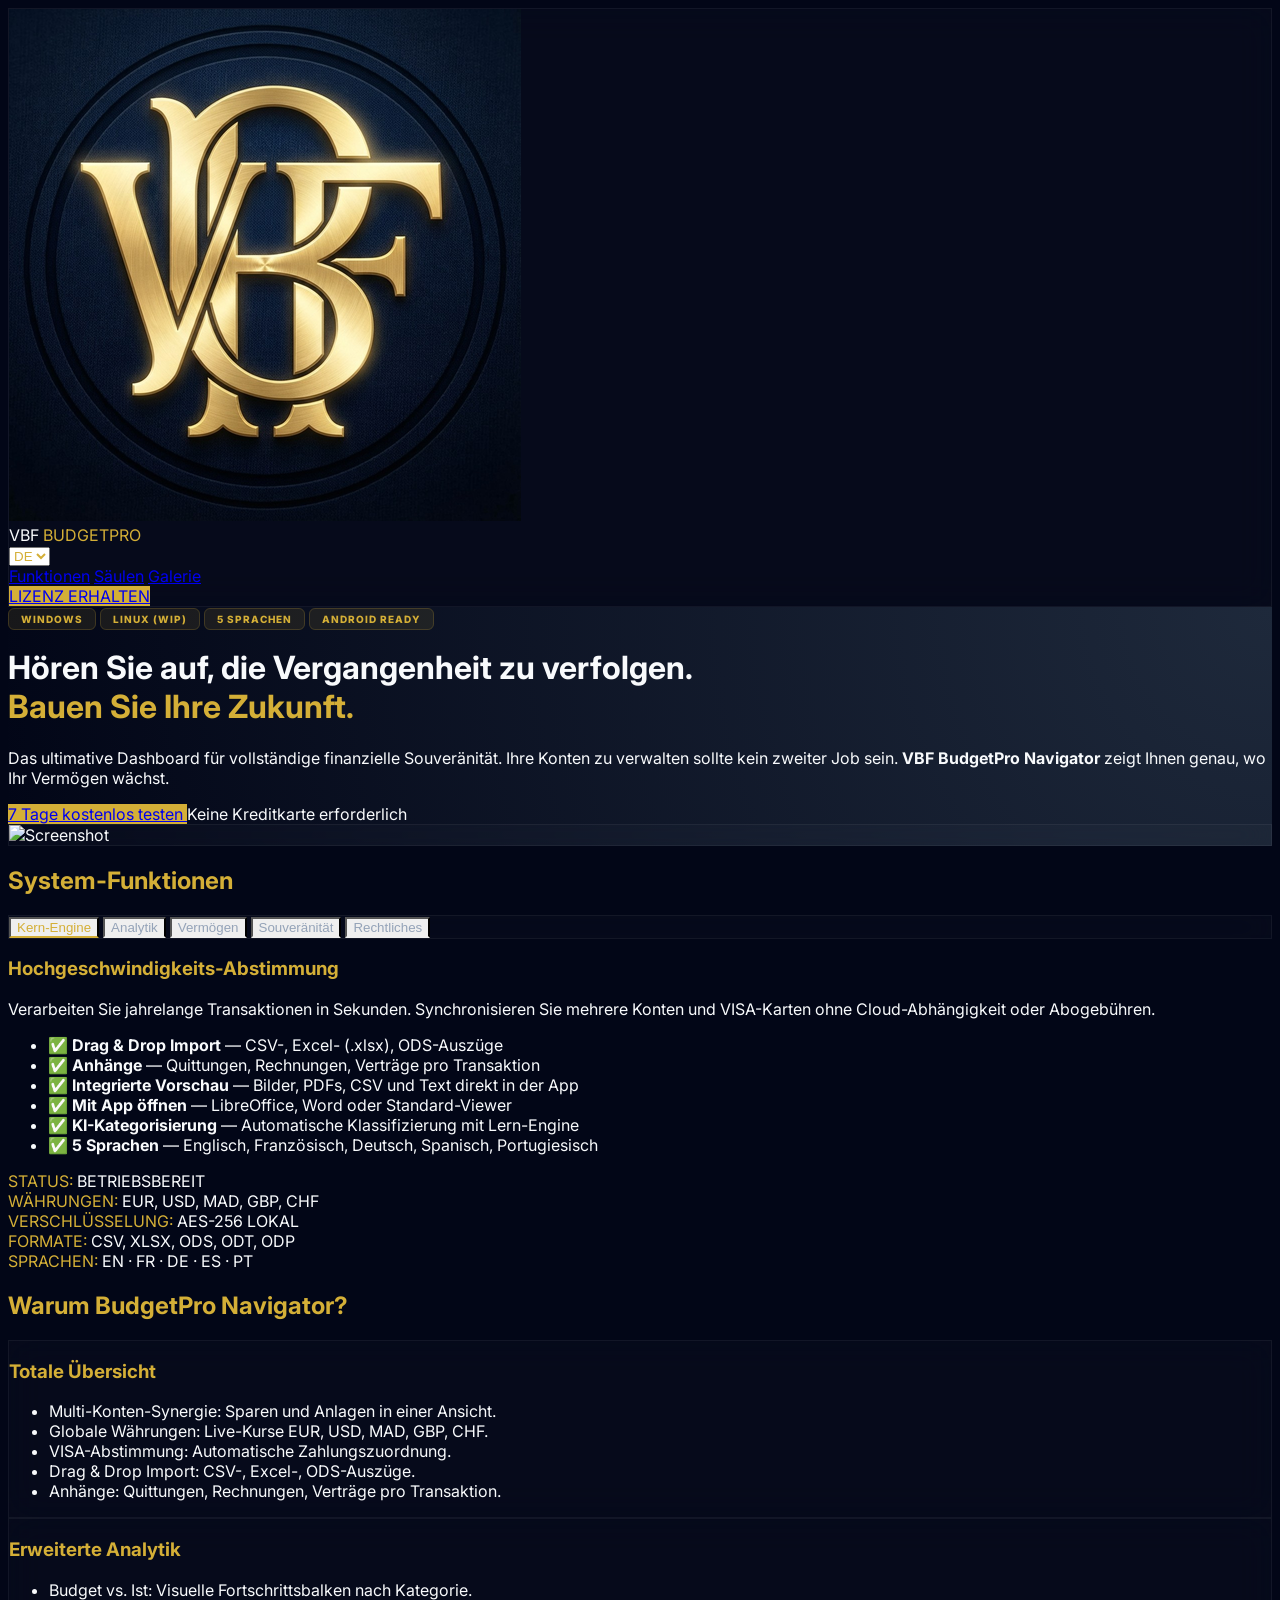
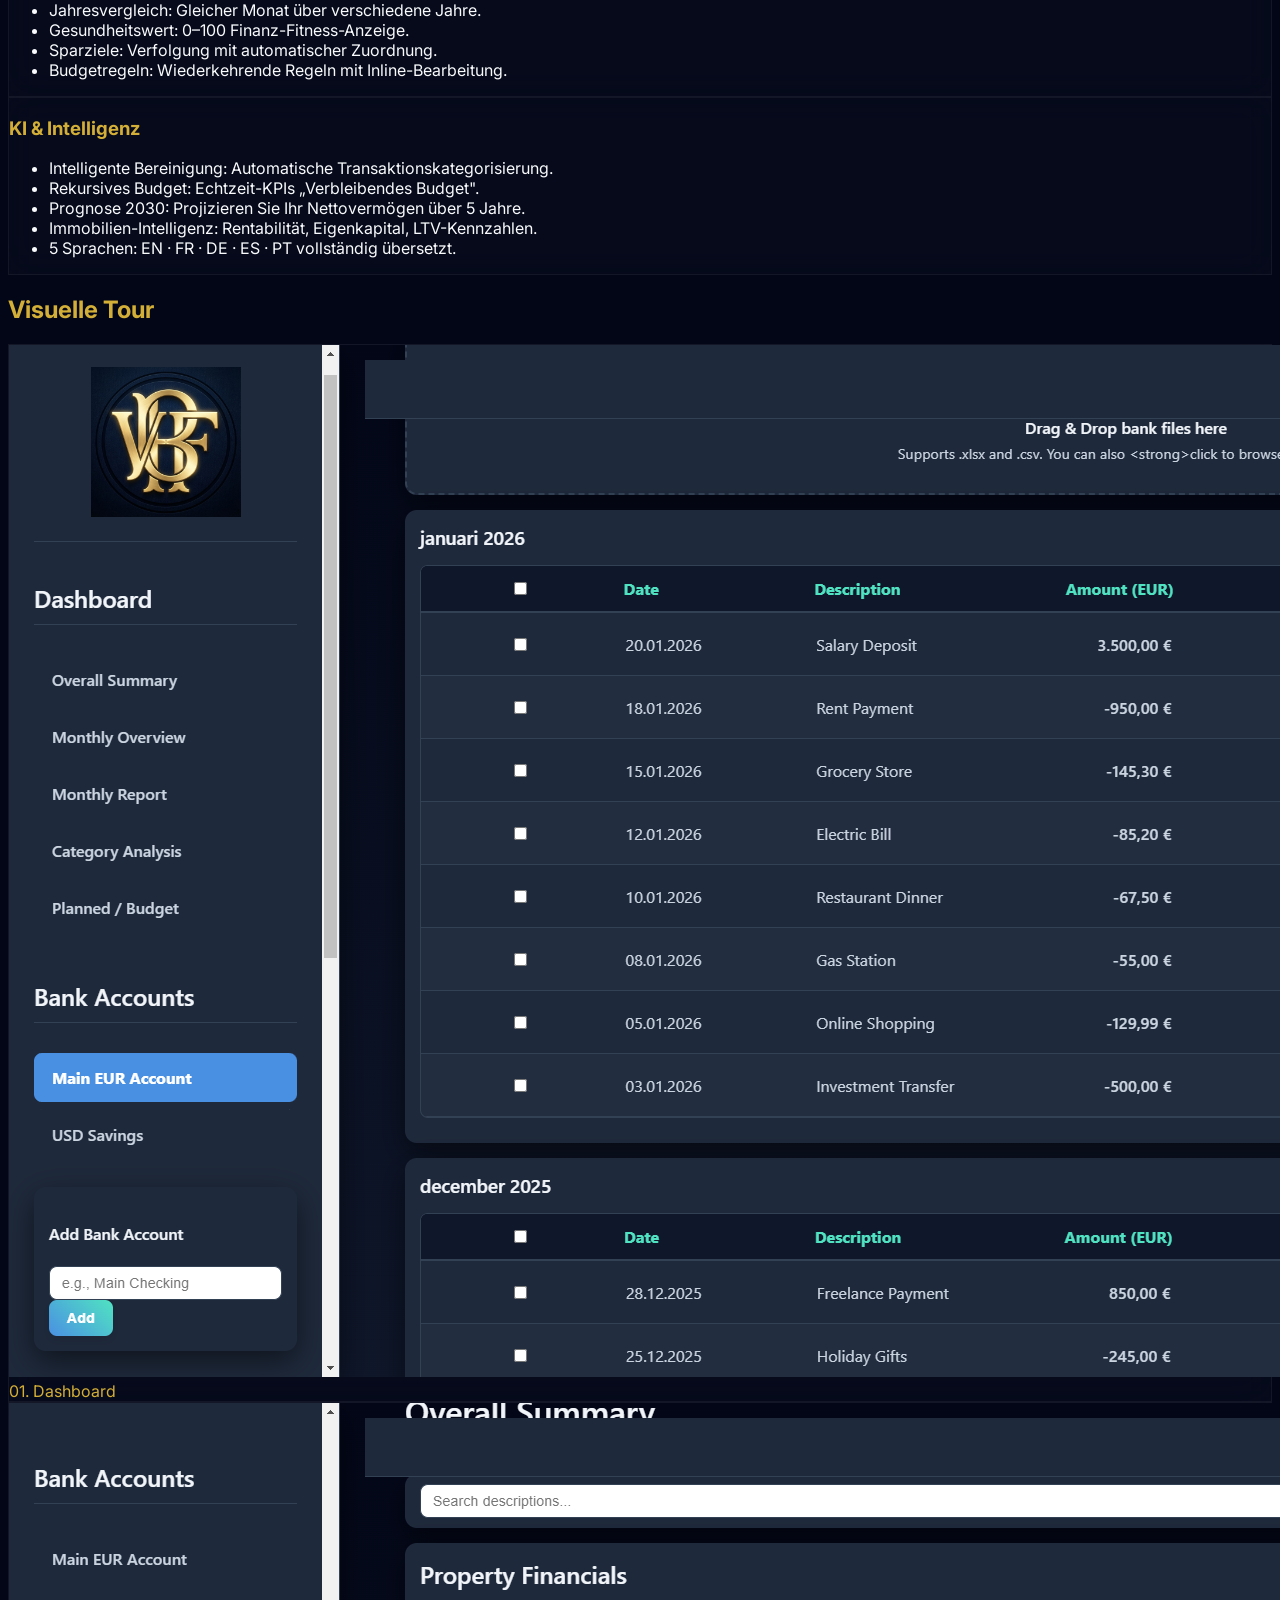
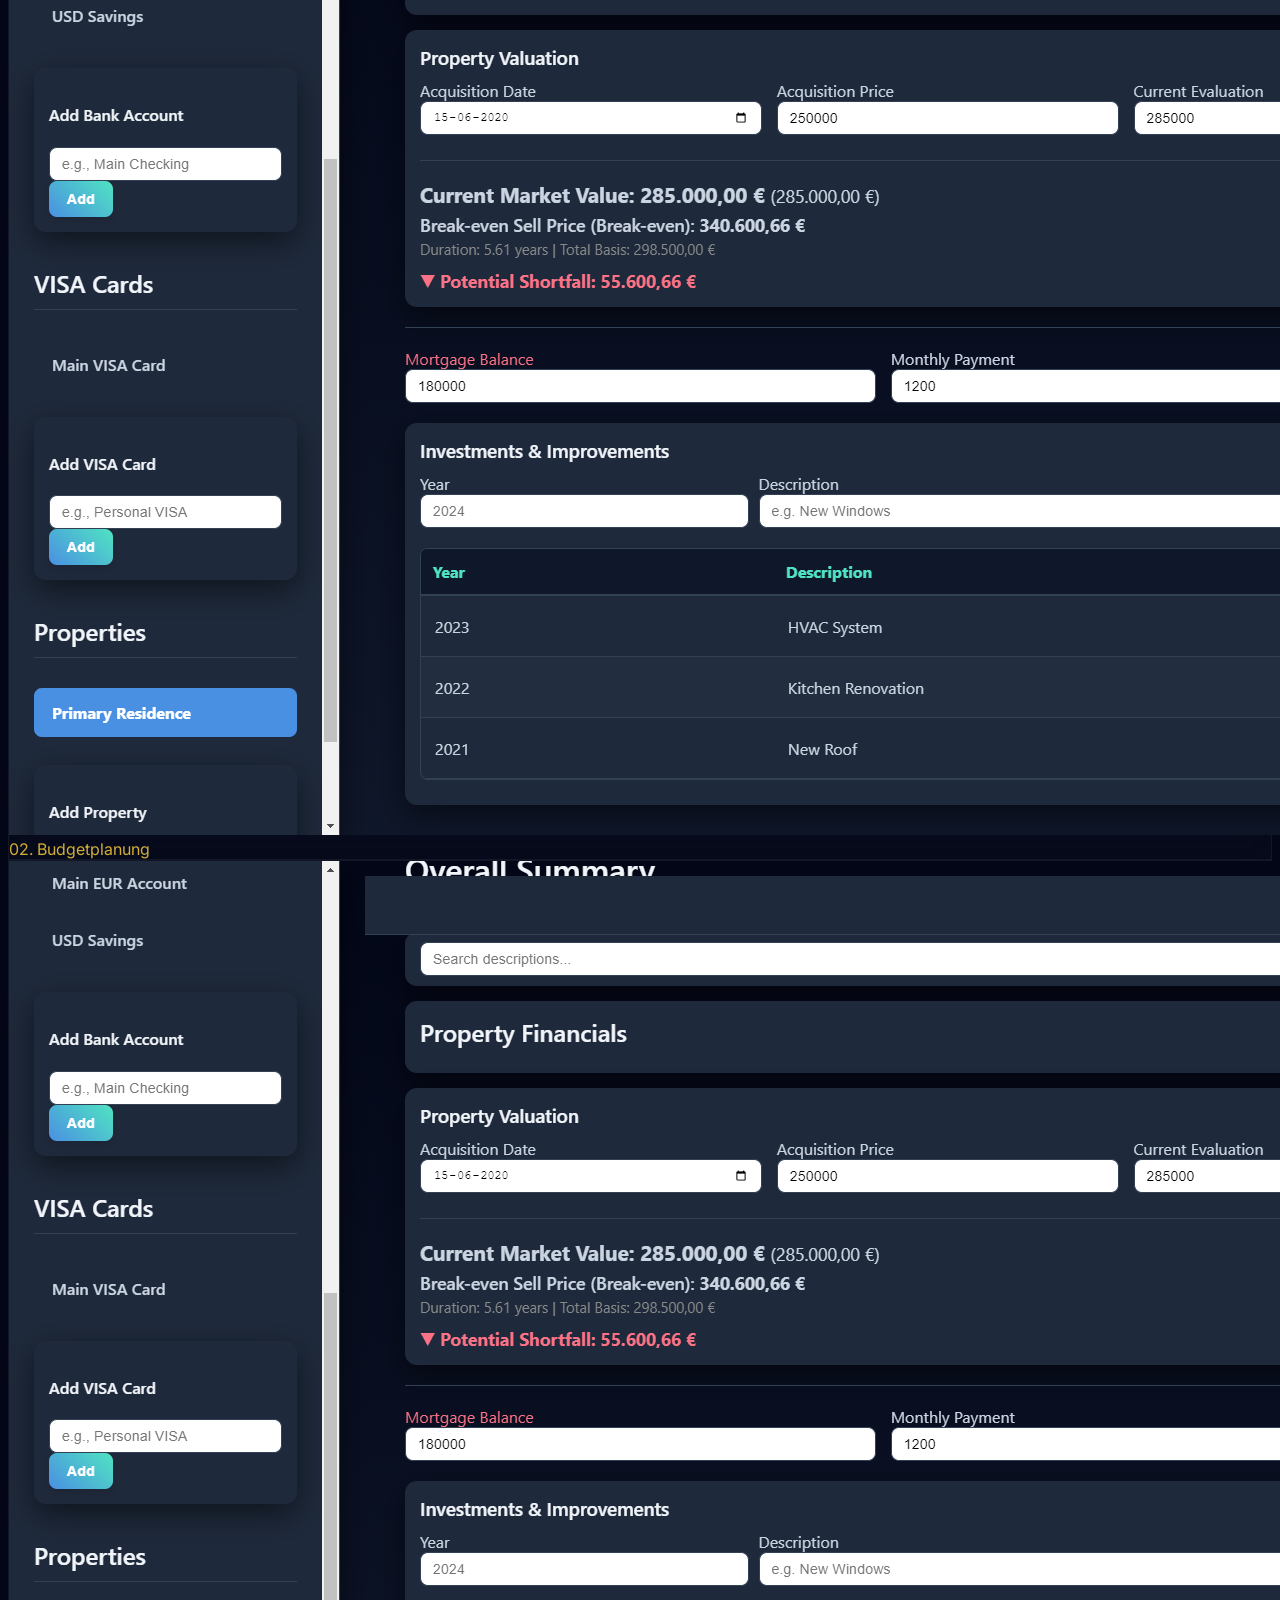
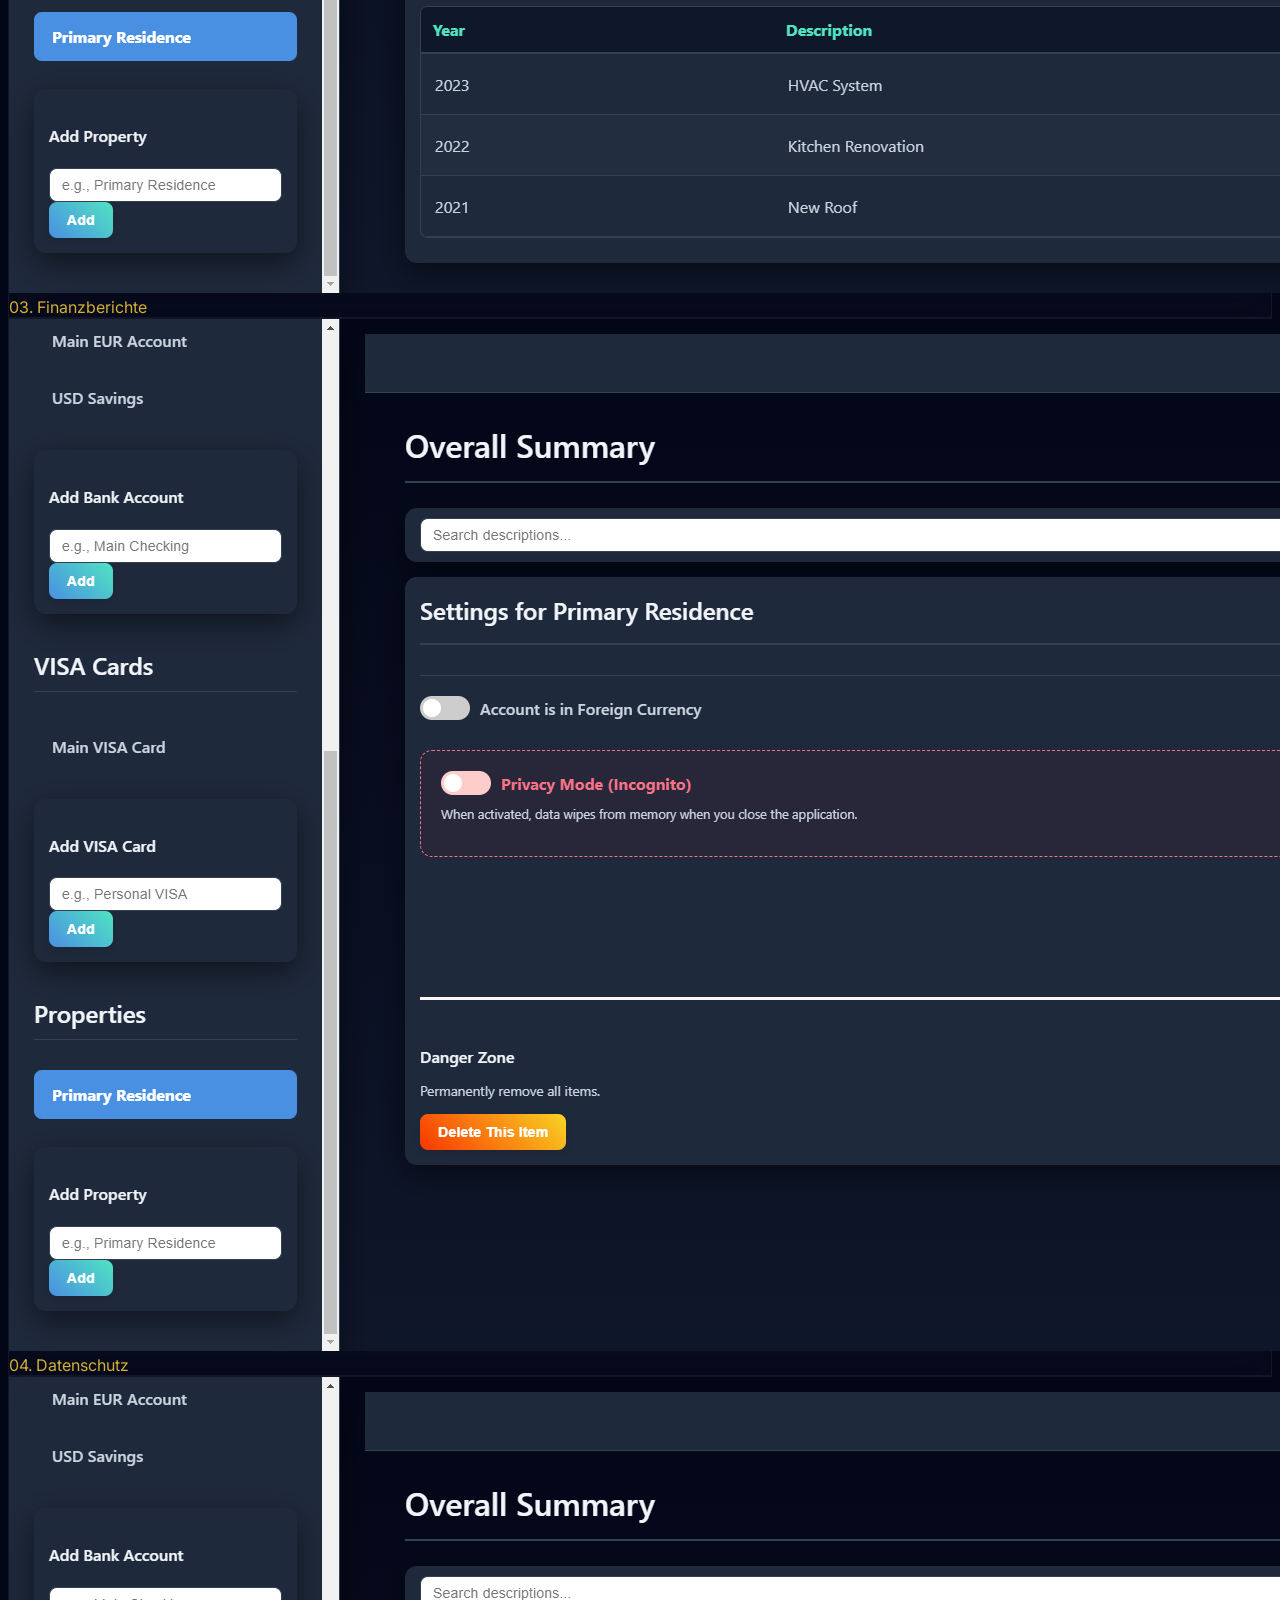
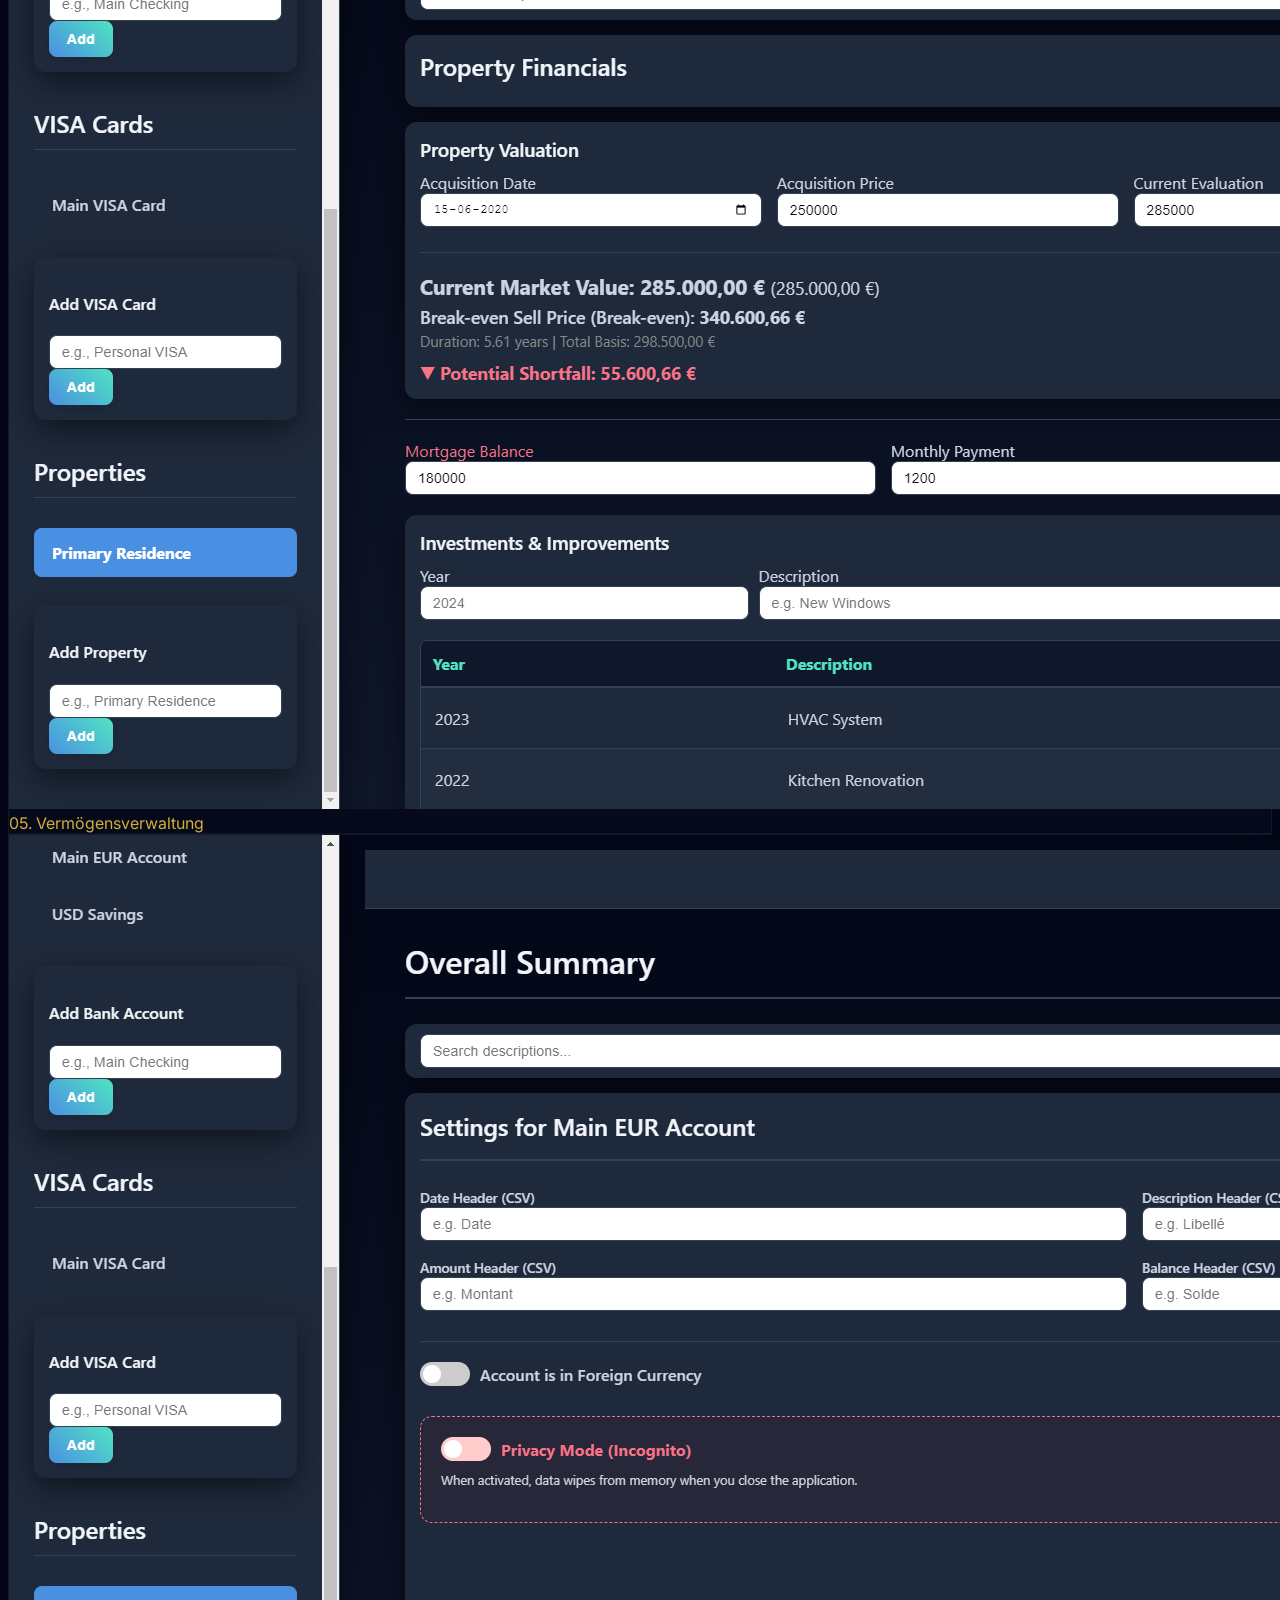
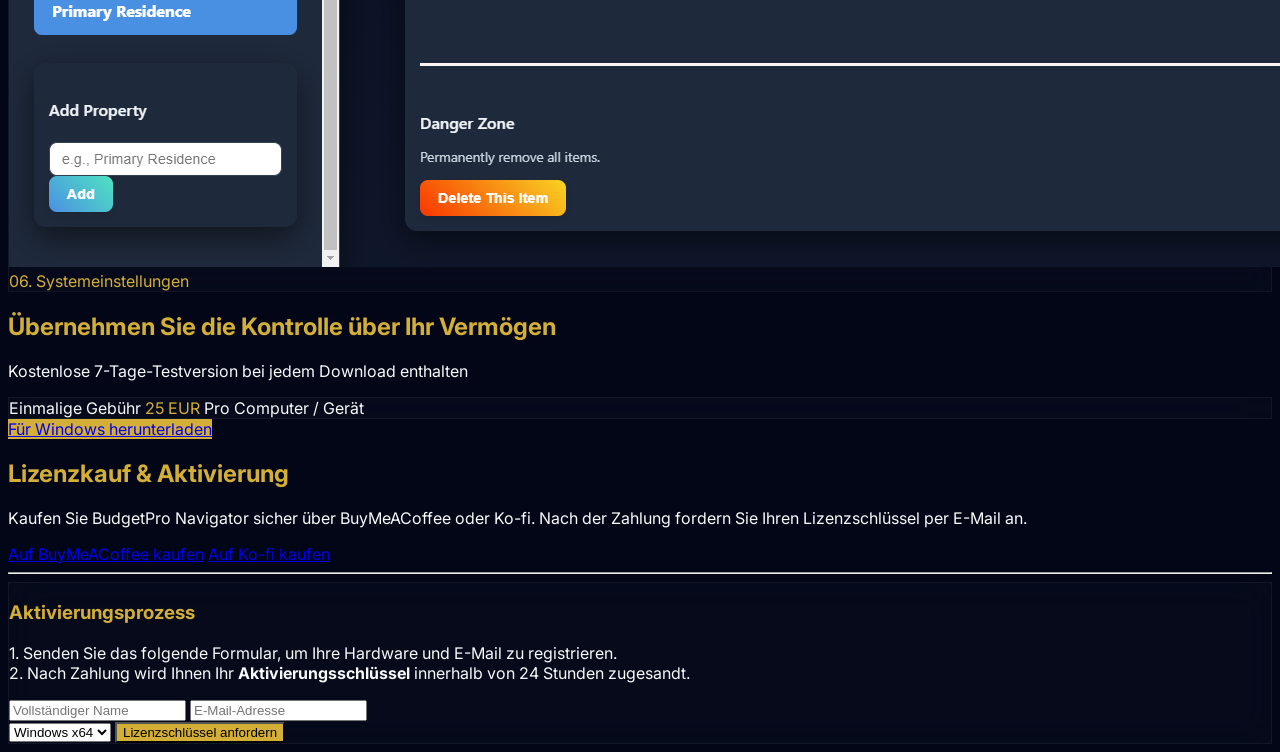
==== de.html @ f8cbc760 "updated" ====
<!DOCTYPE html>
<html lang="de">
<head>
  <meta charset="UTF-8">
  <meta name="viewport" content="width=device-width, initial-scale=1.0">
  <title>VBF BudgetPro Navigator | Finanzielle Souveränität</title>
  <link rel="stylesheet" href="marketing.css">
  <link href="https://fonts.googleapis.com/css2?family=Inter:wght@300;400;500;600;700;800&display=swap" rel="stylesheet">
  <link rel="stylesheet" href="https://cdnjs.cloudflare.com/ajax/libs/animate.css/4.1.1/animate.min.css"/>
  <style>
    :root { --gold: #d4af37; --navy-deep: #020617; --navy-light: #1e293b; }
    body { font-family: 'Inter', sans-serif; background-color: var(--navy-deep); color: #f8fafc; scroll-behavior: smooth; }
    .gold-text { color: var(--gold); }
    .gold-bg { background-color: var(--gold); }
    .glass { background: rgba(255, 255, 255, 0.02); backdrop-filter: blur(16px); border: 1px solid rgba(255, 255, 255, 0.05); }
    .hero-gradient { background: radial-gradient(circle at top right, #1e293b, #020617); }
    .card-hover:hover { transform: translateY(-10px); border-color: var(--gold); box-shadow: 0 20px 40px -10px rgba(0,0,0,0.7); }
    .platform-badge { background: rgba(212, 175, 55, 0.1); border: 1px solid rgba(212, 175, 55, 0.2); color: var(--gold); padding: 4px 12px; border-radius: 6px; font-size: 10px; font-weight: 800; text-transform: uppercase; letter-spacing: 1px; }
    .tab-content { display: none; }
    .tab-content.active { display: block; }
    .tab-btn { border-bottom: 2px solid transparent; color: #94a3b8; cursor: pointer; }
    .tab-btn.active { border-bottom: 2px solid var(--gold); color: var(--gold); }
    .legal-scroll::-webkit-scrollbar { width: 4px; }
    .legal-scroll::-webkit-scrollbar-track { background: rgba(255,255,255,0.05); }
    .legal-scroll::-webkit-scrollbar-thumb { background: var(--gold); border-radius: 10px; }
  </style>
</head>
<body>

  <!-- NAVIGATION -->
  <nav class="fixed w-full top-0 z-50 glass border-b border-white/5">
    <div class="max-w-7xl mx-auto px-6 py-4 flex justify-between items-center">
      <div class="flex items-center gap-4">
        <img src="logo.png" alt="VBF" class="w-10 h-10 rounded-lg">
        <div class="hidden sm:block leading-none">
          <span class="text-lg font-black tracking-tighter uppercase block">VBF</span>
          <span class="text-[10px] gold-text font-bold tracking-[0.3em]">BUDGETPRO</span>
        </div>
      </div>
      <div class="flex items-center gap-4 sm:gap-6">
        <select onchange="location = this.value;" class="bg-white/5 border border-white/10 text-[10px] font-bold uppercase gold-text px-2 py-1 rounded outline-none cursor-pointer">
          <option value="marketing.html">EN</option>
          <option value="fr.html">FR</option>
          <option value="de.html" selected>DE</option>
          <option value="es.html">ES</option>
          <option value="pt.html">PT</option>
        </select>
        <div class="hidden lg:flex gap-8 text-[11px] font-bold uppercase tracking-widest text-gray-400">
          <a href="#features" class="hover:text-white transition">Funktionen</a>
          <a href="#pillars" class="hover:text-white transition">Säulen</a>
          <a href="#screenshots" class="hover:text-white transition">Galerie</a>
        </div>
        <a href="#license" class="px-5 py-2 gold-bg text-black rounded font-black text-[11px] uppercase hover:scale-105 transition">LIZENZ ERHALTEN</a>
      </div>
    </div>
  </nav>

  <!-- HERO SECTION -->
  <header class="pt-32 pb-32 px-6 hero-gradient relative">
    <div class="max-w-7xl mx-auto grid lg:grid-cols-2 gap-16 items-center">
      <div class="animate__animated animate__fadeInLeft">
        <div class="flex gap-2 mb-6 flex-wrap">
          <span class="platform-badge">Windows</span>
          <span class="platform-badge opacity-50 grayscale cursor-not-allowed">Linux (WIP)</span>
          <span class="platform-badge">5 Sprachen</span>
          <span class="platform-badge">Android Ready</span>
        </div>
        <h1 class="text-5xl md:text-6xl font-black mb-8 leading-[0.9] uppercase">
          Hören Sie auf, die Vergangenheit zu verfolgen.<br>
          <span class="gold-text">Bauen Sie Ihre Zukunft.</span>
        </h1>
        <p class="text-gray-400 text-lg leading-relaxed mb-10 max-w-lg">
          Das ultimative Dashboard für vollständige finanzielle Souveränität. Ihre Konten zu verwalten sollte kein zweiter Job sein. <b>VBF BudgetPro Navigator</b> zeigt Ihnen genau, wo Ihr Vermögen wächst.
        </p>
        <div class="flex flex-col sm:flex-row gap-4 items-center">
          <a href="#cta" class="gold-bg text-black px-8 py-4 rounded font-black uppercase text-sm shadow-xl hover:bg-yellow-500 transition w-full sm:w-auto text-center">
            7 Tage kostenlos testen
          </a>
          <span class="text-[10px] text-gray-500 uppercase tracking-widest font-bold italic">Keine Kreditkarte erforderlich</span>
        </div>
      </div>
      <div class="animate__animated animate__fadeInRight relative">
        <div class="absolute inset-0 bg-yellow-500/20 blur-[100px] rounded-full"></div>
        <div class="glass p-4 rounded-[2rem] border-white/10 relative z-10 shadow-2xl min-h-[300px] flex items-center justify-center">
          <img src="https://images.unsplash.com/photo-1460925895917-afdab827c52f?q=80&w=1000&auto=format&fit=crop" alt="Screenshot" class="rounded-2xl border border-gold w-full h-auto">
        </div>
      </div>
    </div>
  </header>

  <!-- CAPABILITIES (TABS) -->
  <section id="features" class="max-w-5xl mx-auto px-6 py-20">
    <h2 class="text-3xl md:text-4xl font-black mb-10 gold-text uppercase text-center">System-Funktionen</h2>
    <div class="glass rounded-3xl p-2 mb-8 flex justify-center gap-1 sm:gap-4 overflow-x-auto">
      <button onclick="openTab(event, 'engine')" class="tab-btn active px-4 sm:px-6 py-3 text-[9px] sm:text-sm font-bold uppercase tracking-widest transition whitespace-nowrap">Kern-Engine</button>
      <button onclick="openTab(event, 'analytics')" class="tab-btn px-4 sm:px-6 py-3 text-[9px] sm:text-sm font-bold uppercase tracking-widest transition whitespace-nowrap">Analytik</button>
      <button onclick="openTab(event, 'wealth')" class="tab-btn px-4 sm:px-6 py-3 text-[9px] sm:text-sm font-bold uppercase tracking-widest transition whitespace-nowrap">Vermögen</button>
      <button onclick="openTab(event, 'privacy')" class="tab-btn px-4 sm:px-6 py-3 text-[9px] sm:text-sm font-bold uppercase tracking-widest transition whitespace-nowrap">Souveränität</button>
      <button onclick="openTab(event, 'legal')" class="tab-btn px-4 sm:px-6 py-3 text-[9px] sm:text-sm font-bold uppercase tracking-widest transition whitespace-nowrap">Rechtliches</button>
    </div>

    <!-- Engine Tab -->
    <div id="engine" class="tab-content active animate__animated animate__fadeIn">
      <div class="grid md:grid-cols-2 gap-8 items-center bg-white/5 p-10 rounded-3xl border border-white/10">
        <div>
          <h3 class="text-2xl font-bold mb-4 gold-text uppercase">Hochgeschwindigkeits-Abstimmung</h3>
          <p class="text-gray-300 mb-4">Verarbeiten Sie jahrelange Transaktionen in Sekunden. Synchronisieren Sie mehrere Konten und VISA-Karten ohne Cloud-Abhängigkeit oder Abogebühren.</p>
          <ul class="text-gray-400 text-sm space-y-2">
            <li>✅ <strong>Drag & Drop Import</strong> — CSV-, Excel- (.xlsx), ODS-Auszüge</li>
            <li>✅ <strong>Anhänge</strong> — Quittungen, Rechnungen, Verträge pro Transaktion</li>
            <li>✅ <strong>Integrierte Vorschau</strong> — Bilder, PDFs, CSV und Text direkt in der App</li>
            <li>✅ <strong>Mit App öffnen</strong> — LibreOffice, Word oder Standard-Viewer</li>
            <li>✅ <strong>KI-Kategorisierung</strong> — Automatische Klassifizierung mit Lern-Engine</li>
            <li>✅ <strong>5 Sprachen</strong> — Englisch, Französisch, Deutsch, Spanisch, Portugiesisch</li>
          </ul>
        </div>
        <div class="bg-black/40 p-6 rounded-xl border border-gold/20 font-mono text-xs text-center space-y-2">
            <span class="gold-text">STATUS:</span> BETRIEBSBEREIT<br>
            <span class="gold-text">WÄHRUNGEN:</span> EUR, USD, MAD, GBP, CHF<br>
            <span class="gold-text">VERSCHLÜSSELUNG:</span> AES-256 LOKAL<br>
            <span class="gold-text">FORMATE:</span> CSV, XLSX, ODS, ODT, ODP<br>
            <span class="gold-text">SPRACHEN:</span> EN · FR · DE · ES · PT
        </div>
      </div>
    </div>

    <!-- Analytics Tab -->
    <div id="analytics" class="tab-content animate__animated animate__fadeIn">
      <div class="bg-white/5 p-10 rounded-3xl border border-white/10">
        <h3 class="text-2xl font-bold mb-6 gold-text uppercase text-center">Erweiterte Analyse-Suite</h3>
        <div class="grid md:grid-cols-3 gap-6">
          <div class="bg-black/40 p-6 rounded-xl border border-gold/20">
            <div class="text-3xl mb-3">📊</div>
            <h4 class="font-bold gold-text mb-2 uppercase text-sm">Budget vs. Ist</h4>
            <p class="text-gray-400 text-sm">Vergleichen Sie geplante Budgets mit tatsächlichen Ausgaben nach Kategorie mit visuellen Fortschrittsbalken.</p>
          </div>
          <div class="bg-black/40 p-6 rounded-xl border border-gold/20">
            <div class="text-3xl mb-3">📅</div>
            <h4 class="font-bold gold-text mb-2 uppercase text-sm">Jahresvergleich</h4>
            <p class="text-gray-400 text-sm">Vergleichen Sie denselben Monat über verschiedene Jahre. Verfolgen Sie Einnahmen-, Ausgaben- und Spartrends.</p>
          </div>
          <div class="bg-black/40 p-6 rounded-xl border border-gold/20">
            <div class="text-3xl mb-3">🏥</div>
            <h4 class="font-bold gold-text mb-2 uppercase text-sm">Finanzieller Gesundheitswert</h4>
            <p class="text-gray-400 text-sm">0–100 Anzeige Ihrer finanziellen Fitness: Sparquote, Budgeteinhaltung, Trends und Konsistenz.</p>
          </div>
        </div>
        <div class="grid md:grid-cols-2 gap-6 mt-6">
          <div class="bg-black/40 p-6 rounded-xl border border-gold/20">
            <div class="text-3xl mb-3">🎯</div>
            <h4 class="font-bold gold-text mb-2 uppercase text-sm">Sparziele</h4>
            <p class="text-gray-400 text-sm">Setzen Sie Ziele mit Quell-/Zielkonten. Fortschrittsbalken verfolgen Einzahlungen automatisch. Jederzeit inline bearbeitbar.</p>
          </div>
          <div class="bg-black/40 p-6 rounded-xl border border-gold/20">
            <div class="text-3xl mb-3">📅</div>
            <h4 class="font-bold gold-text mb-2 uppercase text-sm">Budgetregeln & Planung</h4>
            <p class="text-gray-400 text-sm">Erstellen Sie wiederkehrende Regeln für Gehalt, Miete, Abonnements. Einmalig, wöchentlich, monatlich, vierteljährlich oder jährlich.</p>
          </div>
        </div>
      </div>
    </div>

    <!-- Wealth Tab -->
    <div id="wealth" class="tab-content animate__animated animate__fadeIn">
      <div class="grid md:grid-cols-2 gap-8 items-center bg-white/5 p-10 rounded-3xl border border-white/10">
        <div>
          <h3 class="text-2xl font-bold mb-4 gold-text uppercase">Vermögens-Intelligenz</h3>
          <p class="text-gray-300 mb-4">Verfolgen Sie Eigenkapital, Wertsteigerung und Break-Even-Punkte. Visualisieren Sie, wann Ihre Immobilieninvestitionen reiner Gewinn werden.</p>
          <ul class="text-gray-400 text-sm space-y-2">
            <li>✅ <strong>Rentabilitätsanalyse</strong> — Anschaffungskosten, Steuern, Inflation berücksichtigt</li>
            <li>✅ <strong>5-Jahres-Prognose</strong> — Nettovermögen bis 2030 projiziert</li>
            <li>✅ <strong>Vermögensentwicklung</strong> — Monatliches Wachstum mit eleganten Diagrammen</li>
            <li>✅ <strong>LTV & Eigenkapital</strong> — Eigentümer- vs. Bankposition in Echtzeit</li>
            <li>✅ <strong>Investitionsverfolgung</strong> — Renovierungen, Verbesserungen und Wartung</li>
          </ul>
        </div>
        <div class="bg-black/40 p-6 rounded-xl border border-gold/20 text-center py-10">
            <span class="text-5xl font-black gold-text">2030</span>
            <p class="text-[10px] uppercase tracking-[0.3em] mt-2">Freiheitshorizont</p>
            <div class="mt-4 text-left text-gray-400 text-xs space-y-1 font-mono">
              <div><span class="gold-text">▲</span> Vermögensentwicklung</div>
              <div><span class="gold-text">▲</span> Monatliches Wachstum</div>
              <div><span class="gold-text">▲</span> Souveräne Sparquote</div>
            </div>
        </div>
      </div>
    </div>

    <!-- Sovereignty Tab -->
    <div id="privacy" class="tab-content animate__animated animate__fadeIn">
      <div class="grid md:grid-cols-2 gap-8 items-center bg-white/5 p-10 rounded-3xl border border-white/10">
        <div>
          <h3 class="text-2xl font-bold mb-4 gold-text uppercase">Zero-Knowledge Speicher</h3>
          <p class="text-gray-300">Ihr Finanzverlauf verlässt niemals Ihr Gerät. Lokale Verschlüsselung bedeutet null Tracking, null Cloud-Leaks und null externe Überwachung.</p>
        </div>
        <div class="flex justify-center">
            <div class="w-20 h-20 border-2 border-gold rounded-full flex items-center justify-center animate-pulse text-2xl">🔒</div>
        </div>
      </div>
    </div>

    <!-- LEGAL TAB -->
    <div id="legal" class="tab-content animate__animated animate__fadeIn">
      <div class="bg-white/5 p-8 sm:p-10 rounded-3xl border border-white/10">
        <h3 class="text-2xl font-bold mb-6 gold-text uppercase text-center">Datenschutzrichtlinie & Lizenz</h3>
        <div class="legal-scroll max-h-[500px] overflow-y-auto pr-4 text-sm leading-relaxed text-gray-300 space-y-6">
          <p><strong>Gültig ab:</strong> 25. Januar 2026<br><strong>Letzte Aktualisierung:</strong> 25. Januar 2026</p>
          <h4 class="text-lg font-bold gold-text uppercase">1. Einleitung</h4>
          <p>BudgetPro Navigator verpflichtet sich zum Schutz Ihrer Privatsphäre. Diese Richtlinie beschreibt unsere Praktiken für die Desktop-Anwendung (die „App").</p>
          <h4 class="text-lg font-bold gold-text uppercase">2. Datenspeicherung</h4>
          <p><strong>Alle Daten werden lokal auf Ihrem Gerät gespeichert.</strong> BudgetPro Navigator sendet keine Daten an externe Server.</p>
          <h4 class="text-lg font-bold gold-text uppercase">3. Datenerhebung</h4>
          <p><strong>Wir erheben KEINE Daten.</strong> Die App funktioniert vollständig offline. Namen, E-Mails, Bankdaten, Transaktionsdaten – nichts wird erfasst.</p>
          <h4 class="text-lg font-bold gold-text uppercase">4. Sicherheit</h4>
          <p>Geschützt durch lokale Speicherung, keine Internetabhängigkeit, kein Drittanbieterzugriff und 100% Benutzerkontrolle.</p>
          <h4 class="text-lg font-bold gold-text uppercase">5. Benutzerrechte</h4>
          <p>Sie haben das Recht, alle Informationen jederzeit einzusehen, zu exportieren und zu löschen.</p>
          <h4 class="text-lg font-bold gold-text uppercase">6. Lizenz & Testversion</h4>
          <p>Die App enthält eine <strong>kostenlose 7-Tage-Testversion</strong>. Nach der Testversion wird eine <strong>einmalige Gebühr von 25 EUR pro Computer</strong> fällig.</p>
          <h4 class="text-lg font-bold gold-text uppercase">7. Kontakt</h4>
          <p>E-Mail: <span class="gold-text">usethis1234@proton.me</span><br>Entwickler: VBF PRO</p>
          <div class="border-t border-white/10 pt-4 italic text-center text-gold">
            „Ihre Finanzdaten gehören nur Ihnen. Wir sehen sie nicht, speichern sie nicht und teilen sie nicht."
          </div>
        </div>
      </div>
    </div>
  </section>

  <!-- PILLARS SECTION -->
  <section id="pillars" class="max-w-5xl mx-auto px-6 py-20">
    <h2 class="text-3xl md:text-4xl font-black mb-10 gold-text uppercase text-center">Warum BudgetPro Navigator?</h2>
    <div class="grid md:grid-cols-3 gap-8">
      <div class="glass p-8 rounded-xl border border-gold card-hover">
        <h3 class="text-xl font-bold mb-4 gold-text uppercase">Totale Übersicht</h3>
        <ul class="list-disc ml-5 text-gray-300 text-sm space-y-2">
          <li>Multi-Konten-Synergie: Sparen und Anlagen in einer Ansicht.</li>
          <li>Globale Währungen: Live-Kurse EUR, USD, MAD, GBP, CHF.</li>
          <li>VISA-Abstimmung: Automatische Zahlungszuordnung.</li>
          <li>Drag & Drop Import: CSV-, Excel-, ODS-Auszüge.</li>
          <li>Anhänge: Quittungen, Rechnungen, Verträge pro Transaktion.</li>
        </ul>
      </div>
      <div class="glass p-8 rounded-xl border border-gold card-hover">
        <h3 class="text-xl font-bold mb-4 gold-text uppercase">Erweiterte Analytik</h3>
        <ul class="list-disc ml-5 text-gray-300 text-sm space-y-2">
          <li>Budget vs. Ist: Visuelle Fortschrittsbalken nach Kategorie.</li>
          <li>Jahresvergleich: Gleicher Monat über verschiedene Jahre.</li>
          <li>Gesundheitswert: 0–100 Finanz-Fitness-Anzeige.</li>
          <li>Sparziele: Verfolgung mit automatischer Zuordnung.</li>
          <li>Budgetregeln: Wiederkehrende Regeln mit Inline-Bearbeitung.</li>
        </ul>
      </div>
      <div class="glass p-8 rounded-xl border border-gold card-hover">
        <h3 class="text-xl font-bold mb-4 gold-text uppercase">KI & Intelligenz</h3>
        <ul class="list-disc ml-5 text-gray-300 text-sm space-y-2">
          <li>Intelligente Bereinigung: Automatische Transaktionskategorisierung.</li>
          <li>Rekursives Budget: Echtzeit-KPIs „Verbleibendes Budget".</li>
          <li>Prognose 2030: Projizieren Sie Ihr Nettovermögen über 5 Jahre.</li>
          <li>Immobilien-Intelligenz: Rentabilität, Eigenkapital, LTV-Kennzahlen.</li>
          <li>5 Sprachen: EN · FR · DE · ES · PT vollständig übersetzt.</li>
        </ul>
      </div>
    </div>
  </section>

  <!-- VISUAL TOUR -->
  <section id="screenshots" class="max-w-6xl mx-auto px-6 py-20">
    <h2 class="text-3xl font-black mb-10 gold-text uppercase text-center">Visuelle Tour</h2>
    <div class="grid gap-6 md:grid-cols-3 sm:grid-cols-2">
      <div class="glass p-3 rounded-xl border border-white/10 card-hover cursor-pointer" onclick="showModal(this)">
        <img src="screenshot-1-dashboard.png" alt="Dashboard" class="rounded-lg mb-2 w-full h-auto">
        <span class="text-[10px] font-bold gold-text uppercase tracking-widest text-center block">01. Dashboard</span>
      </div>
      <div class="glass p-3 rounded-xl border border-white/10 card-hover cursor-pointer" onclick="showModal(this)">
        <img src="screenshot-2-budgets.png" alt="Budgets" class="rounded-lg mb-2 w-full h-auto">
        <span class="text-[10px] font-bold gold-text uppercase tracking-widest text-center block">02. Budgetplanung</span>
      </div>
      <div class="glass p-3 rounded-xl border border-white/10 card-hover cursor-pointer" onclick="showModal(this)">
        <img src="screenshot-3-reports.png" alt="Berichte" class="rounded-lg mb-2 w-full h-auto">
        <span class="text-[10px] font-bold gold-text uppercase tracking-widest text-center block">03. Finanzberichte</span>
      </div>
      <div class="glass p-3 rounded-xl border border-white/10 card-hover cursor-pointer" onclick="showModal(this)">
        <img src="screenshot-4-privacy.png" alt="Datenschutz" class="rounded-lg mb-2 w-full h-auto">
        <span class="text-[10px] font-bold gold-text uppercase tracking-widest text-center block">04. Datenschutz</span>
      </div>
      <div class="glass p-3 rounded-xl border border-white/10 card-hover cursor-pointer" onclick="showModal(this)">
        <img src="screenshot-5-property.png" alt="Immobilien" class="rounded-lg mb-2 w-full h-auto">
        <span class="text-[10px] font-bold gold-text uppercase tracking-widest text-center block">05. Vermögensverwaltung</span>
      </div>
      <div class="glass p-3 rounded-xl border border-white/10 card-hover cursor-pointer" onclick="showModal(this)">
        <img src="screenshot-6-account-settings.png" alt="Einstellungen" class="rounded-lg mb-2 w-full h-auto">
        <span class="text-[10px] font-bold gold-text uppercase tracking-widest text-center block">06. Systemeinstellungen</span>
      </div>
    </div>
  </section>

  <!-- CTA & LICENSING -->
  <section id="cta" class="max-w-3xl mx-auto px-6 py-20 text-center">
    <h2 class="text-4xl font-black mb-2 gold-text uppercase">Übernehmen Sie die Kontrolle über Ihr Vermögen</h2>
    <p class="text-gray-400 mb-8 uppercase tracking-widest text-xs">Kostenlose 7-Tage-Testversion bei jedem Download enthalten</p>
    <div class="inline-block glass p-1 border border-gold/30 rounded-2xl mb-10">
      <div class="bg-white/5 px-10 py-6 rounded-xl">
         <span class="block text-gray-400 text-xs uppercase mb-1">Einmalige Gebühr</span>
         <span class="text-5xl font-black gold-text">25 EUR</span>
         <span class="block text-gray-500 text-[10px] mt-2 italic">Pro Computer / Gerät</span>
      </div>
    </div>
    <div class="mb-16">
      <a href="https://github.com/VBFPRONavigator/vbf-budget-pro/releases/download/VBFPRO/BudgetPro.Navigator.Setup.1.0.0.exe" download class="gold-bg text-black px-12 py-5 rounded font-black uppercase text-xl inline-block shadow-xl hover:scale-105 transition">
         Für Windows herunterladen
      </a>
    </div>
    <section class="max-w-2xl mx-auto mt-12 bg-white/10 rounded-xl p-8 shadow-lg animate__animated animate__fadeIn">
      <h2 class="text-2xl font-bold gold-text mb-4">Lizenzkauf & Aktivierung</h2>
      <p class="mb-4 text-lg">Kaufen Sie BudgetPro Navigator sicher über BuyMeACoffee oder Ko-fi. Nach der Zahlung fordern Sie Ihren Lizenzschlüssel per E-Mail an.</p>
      <div class="flex gap-4 mb-6">
        <a href="https://buymeacoffee.com/vbfpro/e/512975" target="_blank" rel="noopener" class="inline-block bg-yellow-400 hover:bg-yellow-500 text-black font-bold py-3 px-6 rounded-lg text-xl shadow-lg transition">Auf BuyMeACoffee kaufen</a>
        <a href="https://ko-fi.com/s/f9e4c6a5e9" target="_blank" rel="noopener" class="inline-block bg-blue-400 hover:bg-blue-500 text-black font-bold py-3 px-6 rounded-lg text-xl shadow-lg transition">Auf Ko-fi kaufen</a>
      </div>
      <hr class="my-8 border-gold">
    </section>
    <div id="license" class="glass p-12 rounded-[3rem] text-left max-w-2xl mx-auto mt-8">
      <h3 class="text-2xl font-black mb-4 gold-text uppercase">Aktivierungsprozess</h3>
      <p class="text-gray-300 text-sm mb-8 leading-relaxed">
          1. Senden Sie das folgende Formular, um Ihre Hardware und E-Mail zu registrieren.<br>
          2. Nach Zahlung wird Ihnen Ihr <strong>Aktivierungsschlüssel</strong> innerhalb von 24 Stunden zugesandt.
      </p>
      <form action="https://formspree.io/f/xgolynoq" method="POST" class="space-y-4">
          <input type="hidden" name="_next" value="https://vbfpronavigator.github.io/vbf-budget-pro/thanks.html">
          <div class="grid md:grid-cols-2 gap-4">
              <input type="text" name="name" placeholder="Vollständiger Name" required class="w-full bg-white/5 border border-white/10 p-4 rounded-lg outline-none focus:border-gold transition">
              <input type="email" name="email" placeholder="E-Mail-Adresse" required class="w-full bg-white/5 border border-white/10 p-4 rounded-lg outline-none focus:border-gold transition">
          </div>
          <select name="platform" class="w-full bg-slate-900 border border-white/10 p-4 rounded-lg outline-none focus:border-gold">
              <option value="windows">Windows x64</option>
          </select>
          <button type="submit" class="w-full gold-bg text-black font-black py-4 rounded-lg uppercase hover:bg-yellow-500 transition shadow-lg">Lizenzschlüssel anfordern</button>
      </form>
      <div id="confirmation" class="mt-6 text-green-400 font-bold" style="display:none;"></div>
    </div>
  </section>

  <!-- IMAGE MODAL -->
  <div id="modal" style="display:none;" onclick="this.style.display='none'" class="fixed inset-0 z-50 bg-black/90 flex items-center justify-center p-4 cursor-pointer">
    <img id="modal-img" src="" alt="Vorschau" class="max-w-full max-h-[90vh] rounded-2xl shadow-2xl">
  </div>

  <script>
    function openTab(evt, tabName) {
      const contents = document.getElementsByClassName("tab-content");
      for (let i = 0; i < contents.length; i++) { contents[i].classList.remove("active"); }
      const buttons = document.getElementsByClassName("tab-btn");
      for (let i = 0; i < buttons.length; i++) { buttons[i].classList.remove("active"); }
      document.getElementById(tabName).classList.add("active");
      evt.currentTarget.classList.add("active");
    }
    function showModal(element) {
      const modal = document.getElementById('modal');
      const modalImg = document.getElementById('modal-img');
      const clickedImg = element.querySelector('img');
      if (clickedImg) { modalImg.src = clickedImg.src; modal.style.display = 'flex'; }
    }
    document.addEventListener('keydown', function(event) {
      if (event.key === "Escape") { document.getElementById('modal').style.display = 'none'; }
    });
  </script>
</body>
</html>
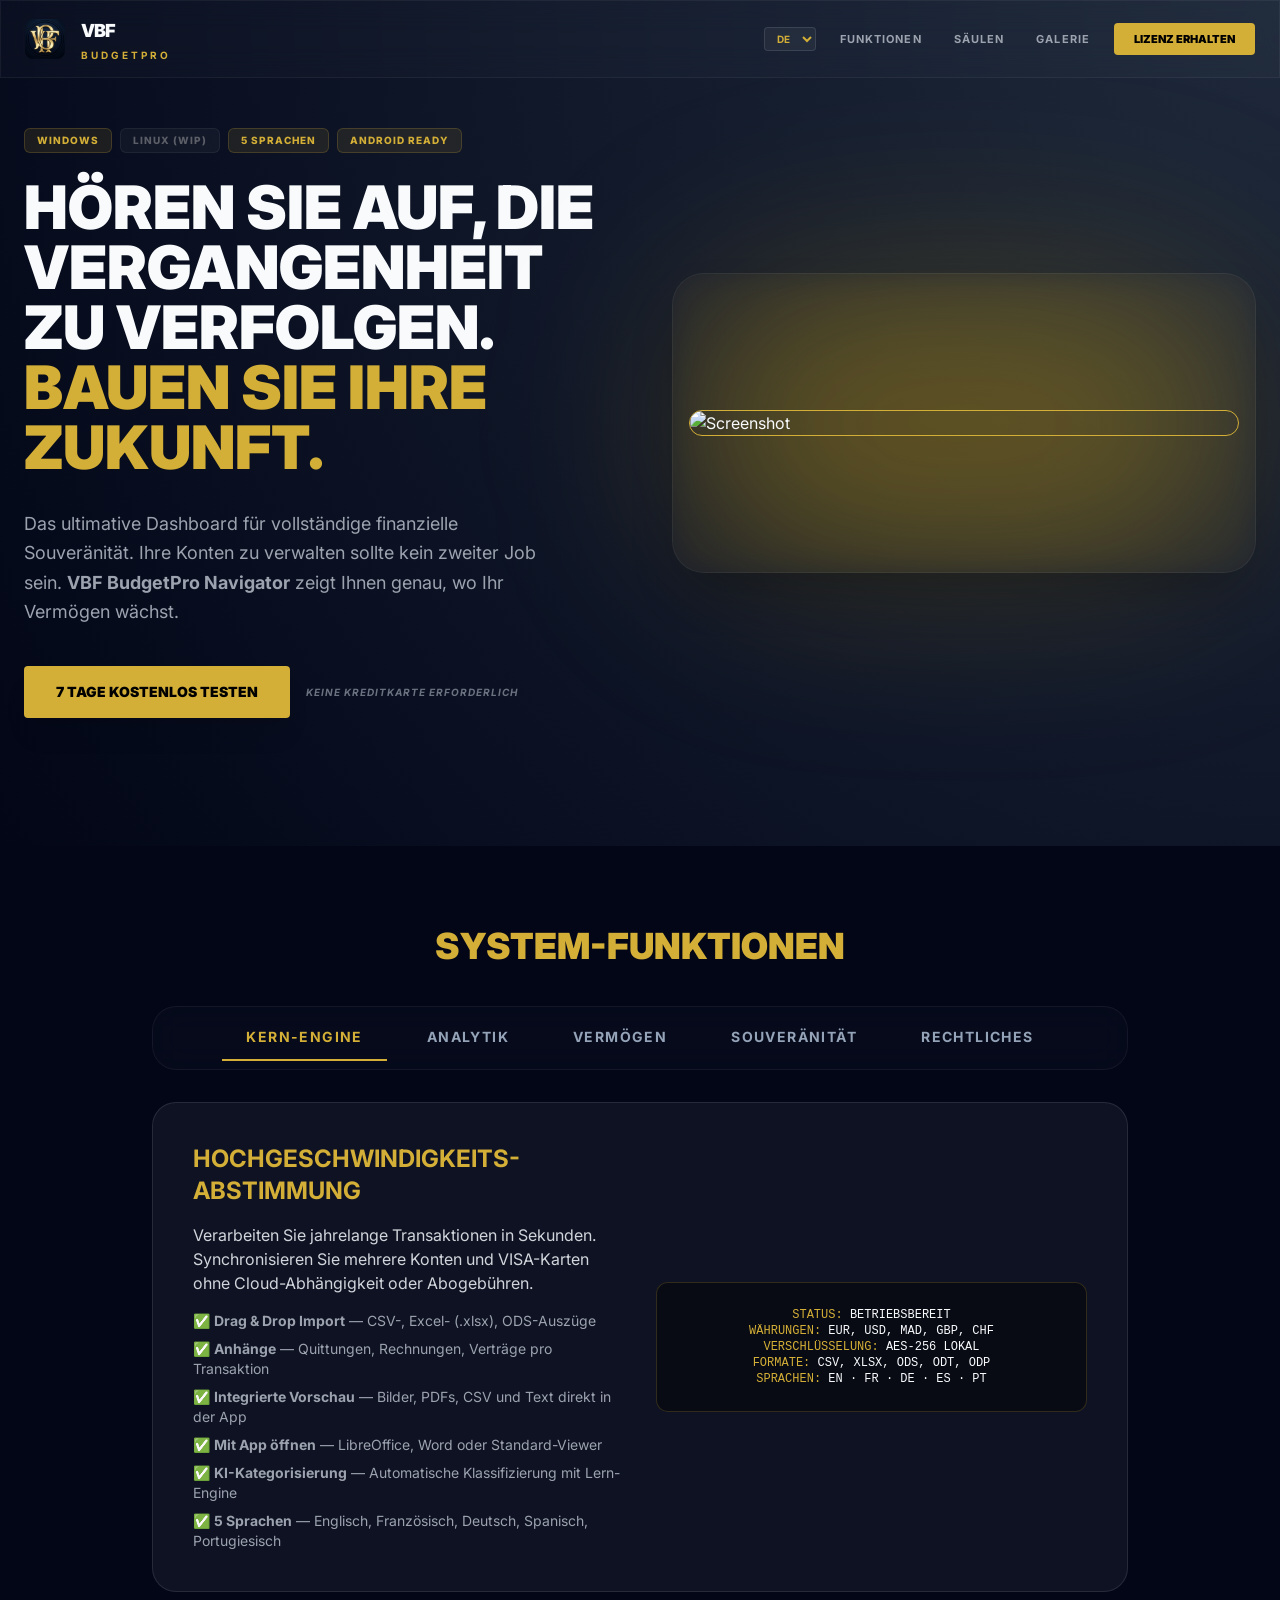
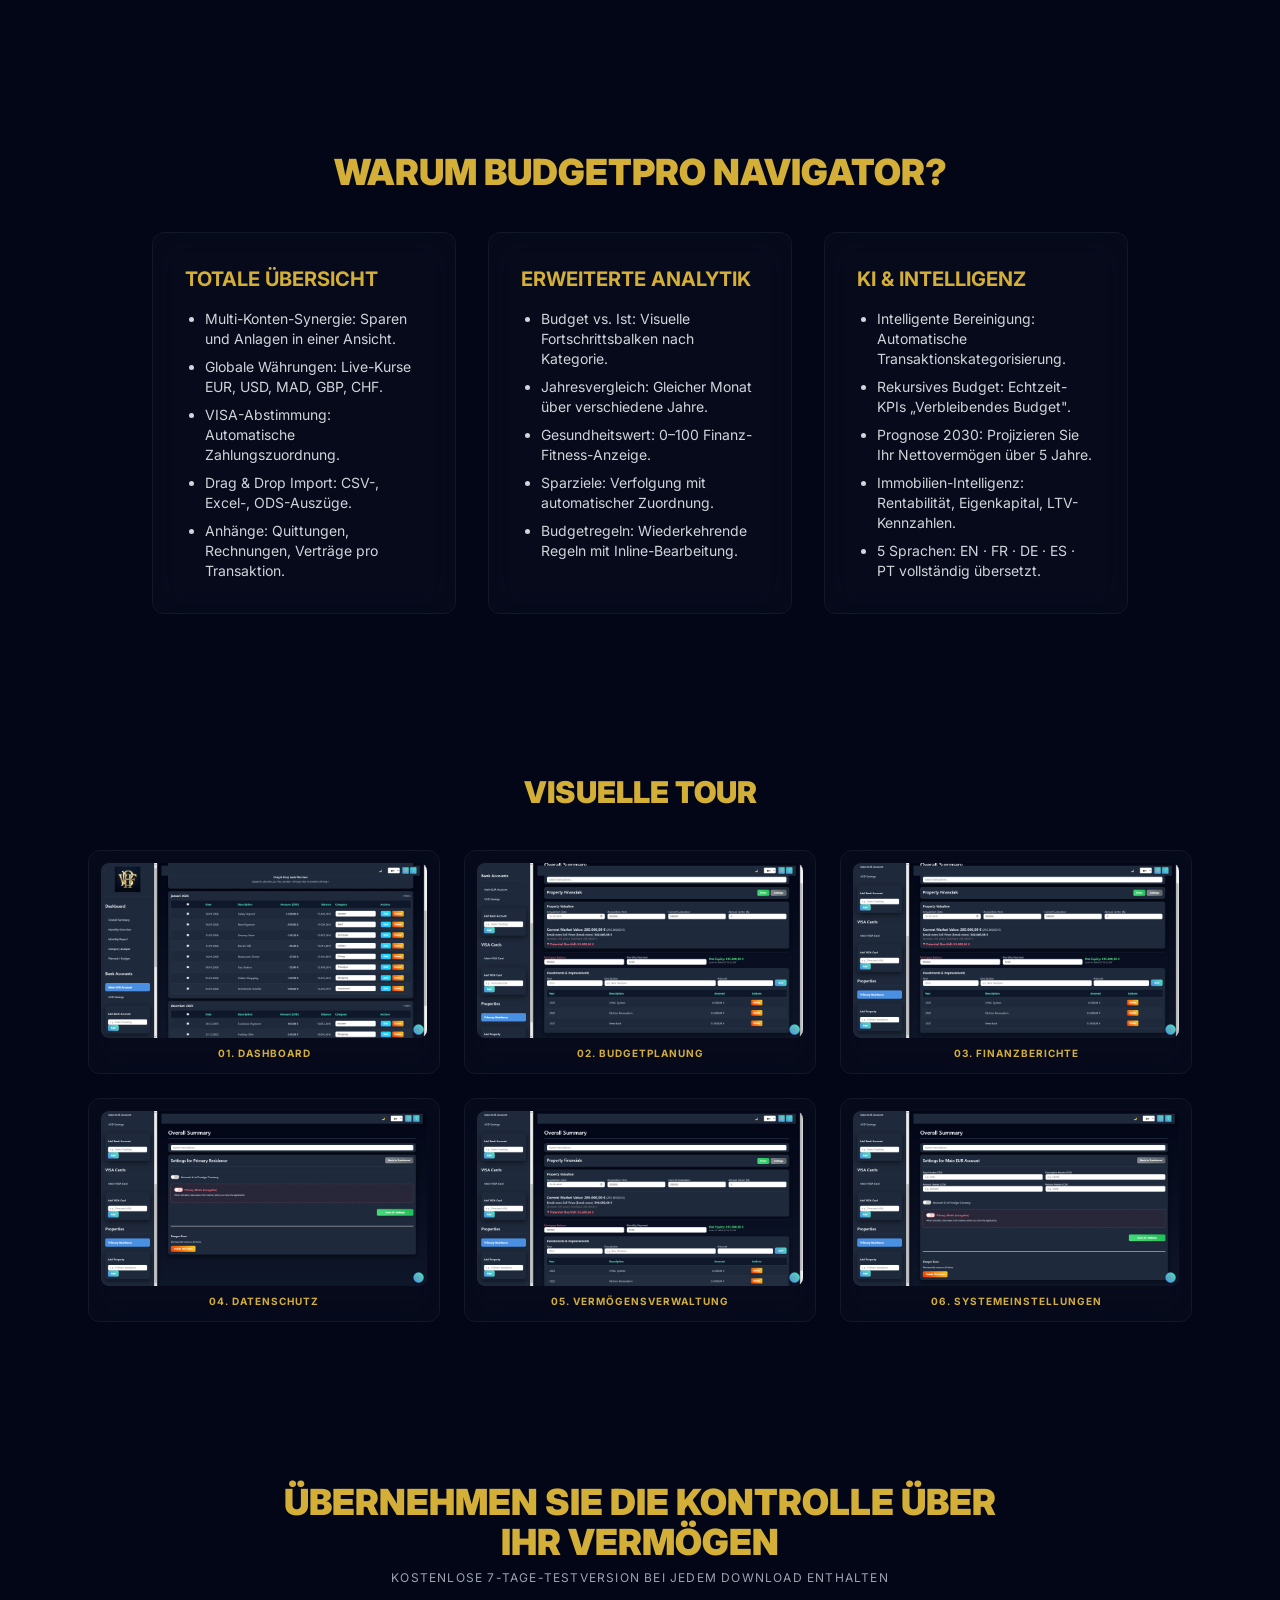
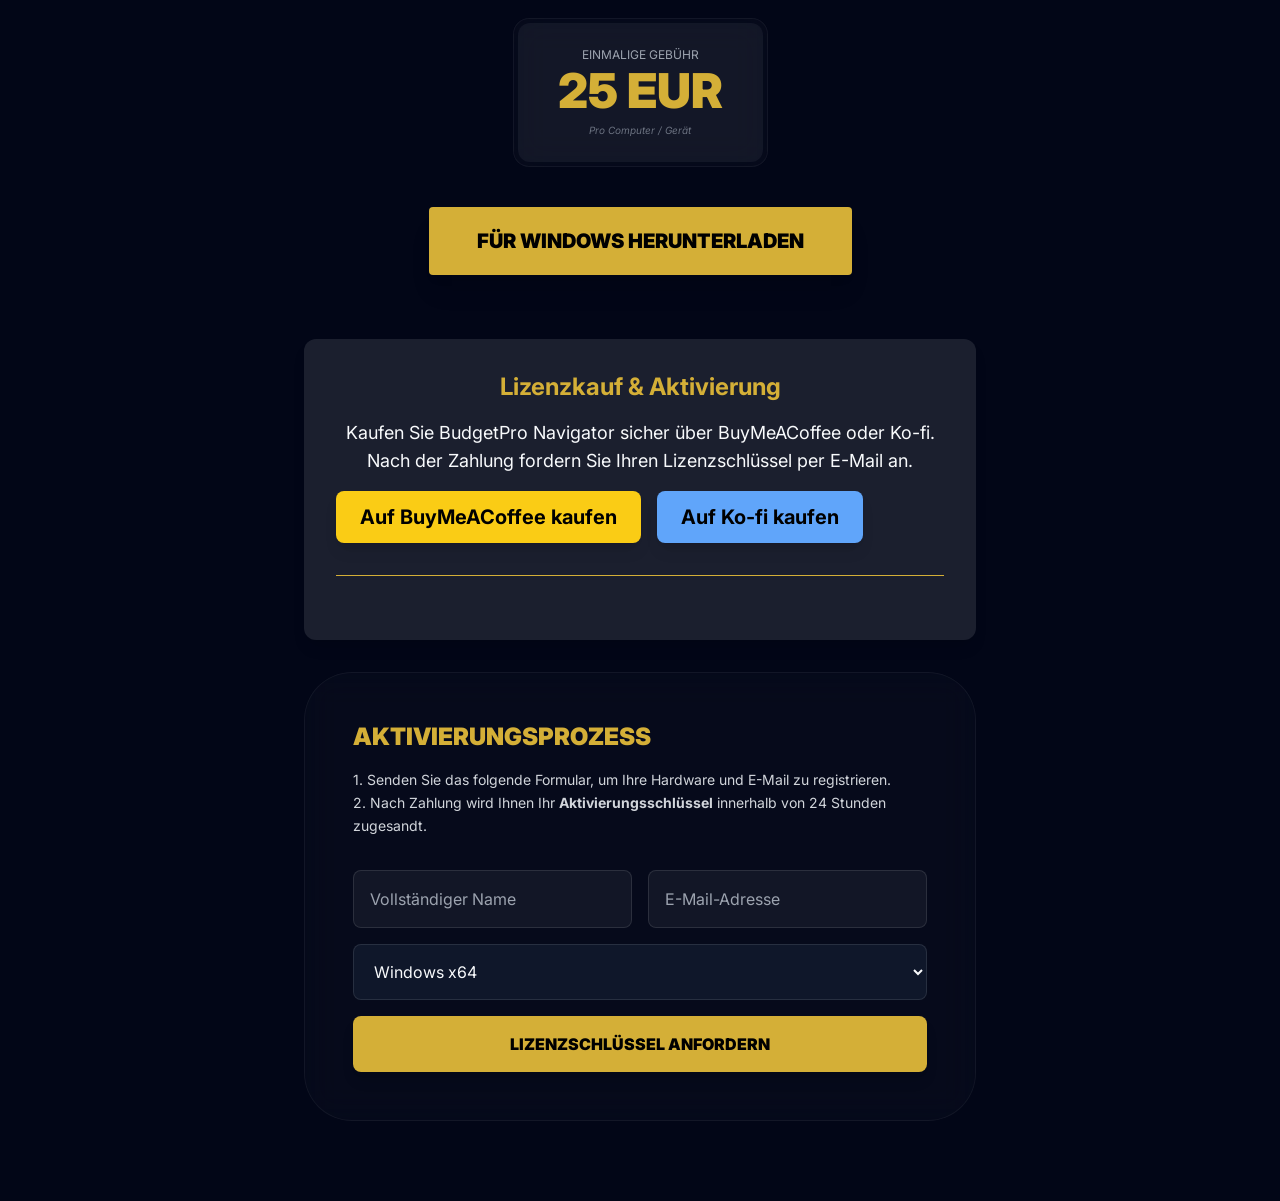
==== commit 3c082c2c: "Update print statement from 'Hello' to 'Goodbye'" ====
--- a/de.html
+++ b/de.html
@@ -4,7 +4,7 @@
   <meta charset="UTF-8">
   <meta name="viewport" content="width=device-width, initial-scale=1.0">
   <title>VBF BudgetPro Navigator | Finanzielle Souveränität</title>
-  <link rel="stylesheet" href="marketing.css">
+  <link rel="stylesheet" href="index.css">
   <link href="https://fonts.googleapis.com/css2?family=Inter:wght@300;400;500;600;700;800&display=swap" rel="stylesheet">
   <link rel="stylesheet" href="https://cdnjs.cloudflare.com/ajax/libs/animate.css/4.1.1/animate.min.css"/>
   <style>
@@ -367,3 +367,4 @@
   </script>
 </body>
 </html>
+
--- a/index.css
+++ b/index.css
@@ -0,0 +1 @@
+*,:after,:before{--tw-border-spacing-x:0;--tw-border-spacing-y:0;--tw-translate-x:0;--tw-translate-y:0;--tw-rotate:0;--tw-skew-x:0;--tw-skew-y:0;--tw-scale-x:1;--tw-scale-y:1;--tw-pan-x: ;--tw-pan-y: ;--tw-pinch-zoom: ;--tw-scroll-snap-strictness:proximity;--tw-gradient-from-position: ;--tw-gradient-via-position: ;--tw-gradient-to-position: ;--tw-ordinal: ;--tw-slashed-zero: ;--tw-numeric-figure: ;--tw-numeric-spacing: ;--tw-numeric-fraction: ;--tw-ring-inset: ;--tw-ring-offset-width:0px;--tw-ring-offset-color:#fff;--tw-ring-color:rgba(59,130,246,.5);--tw-ring-offset-shadow:0 0 #0000;--tw-ring-shadow:0 0 #0000;--tw-shadow:0 0 #0000;--tw-shadow-colored:0 0 #0000;--tw-blur: ;--tw-brightness: ;--tw-contrast: ;--tw-grayscale: ;--tw-hue-rotate: ;--tw-invert: ;--tw-saturate: ;--tw-sepia: ;--tw-drop-shadow: ;--tw-backdrop-blur: ;--tw-backdrop-brightness: ;--tw-backdrop-contrast: ;--tw-backdrop-grayscale: ;--tw-backdrop-hue-rotate: ;--tw-backdrop-invert: ;--tw-backdrop-opacity: ;--tw-backdrop-saturate: ;--tw-backdrop-sepia: ;--tw-contain-size: ;--tw-contain-layout: ;--tw-contain-paint: ;--tw-contain-style: }::backdrop{--tw-border-spacing-x:0;--tw-border-spacing-y:0;--tw-translate-x:0;--tw-translate-y:0;--tw-rotate:0;--tw-skew-x:0;--tw-skew-y:0;--tw-scale-x:1;--tw-scale-y:1;--tw-pan-x: ;--tw-pan-y: ;--tw-pinch-zoom: ;--tw-scroll-snap-strictness:proximity;--tw-gradient-from-position: ;--tw-gradient-via-position: ;--tw-gradient-to-position: ;--tw-ordinal: ;--tw-slashed-zero: ;--tw-numeric-figure: ;--tw-numeric-spacing: ;--tw-numeric-fraction: ;--tw-ring-inset: ;--tw-ring-offset-width:0px;--tw-ring-offset-color:#fff;--tw-ring-color:rgba(59,130,246,.5);--tw-ring-offset-shadow:0 0 #0000;--tw-ring-shadow:0 0 #0000;--tw-shadow:0 0 #0000;--tw-shadow-colored:0 0 #0000;--tw-blur: ;--tw-brightness: ;--tw-contrast: ;--tw-grayscale: ;--tw-hue-rotate: ;--tw-invert: ;--tw-saturate: ;--tw-sepia: ;--tw-drop-shadow: ;--tw-backdrop-blur: ;--tw-backdrop-brightness: ;--tw-backdrop-contrast: ;--tw-backdrop-grayscale: ;--tw-backdrop-hue-rotate: ;--tw-backdrop-invert: ;--tw-backdrop-opacity: ;--tw-backdrop-saturate: ;--tw-backdrop-sepia: ;--tw-contain-size: ;--tw-contain-layout: ;--tw-contain-paint: ;--tw-contain-style: }/*! tailwindcss v3.4.19 | MIT License | https://tailwindcss.com*/*,:after,:before{box-sizing:border-box;border:0 solid #e5e7eb}:after,:before{--tw-content:""}:host,html{line-height:1.5;-webkit-text-size-adjust:100%;-moz-tab-size:4;-o-tab-size:4;tab-size:4;font-family:ui-sans-serif,system-ui,sans-serif,Apple Color Emoji,Segoe UI Emoji,Segoe UI Symbol,Noto Color Emoji;font-feature-settings:normal;font-variation-settings:normal;-webkit-tap-highlight-color:transparent}body{margin:0;line-height:inherit}hr{height:0;color:inherit;border-top-width:1px}abbr:where([title]){-webkit-text-decoration:underline dotted;text-decoration:underline dotted}h1,h2,h3,h4,h5,h6{font-size:inherit;font-weight:inherit}a{color:inherit;text-decoration:inherit}b,strong{font-weight:bolder}code,kbd,pre,samp{font-family:ui-monospace,SFMono-Regular,Menlo,Monaco,Consolas,Liberation Mono,Courier New,monospace;font-feature-settings:normal;font-variation-settings:normal;font-size:1em}small{font-size:80%}sub,sup{font-size:75%;line-height:0;position:relative;vertical-align:baseline}sub{bottom:-.25em}sup{top:-.5em}table{text-indent:0;border-color:inherit;border-collapse:collapse}button,input,optgroup,select,textarea{font-family:inherit;font-feature-settings:inherit;font-variation-settings:inherit;font-size:100%;font-weight:inherit;line-height:inherit;letter-spacing:inherit;color:inherit;margin:0;padding:0}button,select{text-transform:none}button,input:where([type=button]),input:where([type=reset]),input:where([type=submit]){-webkit-appearance:button;background-color:transparent;background-image:none}:-moz-focusring{outline:auto}:-moz-ui-invalid{box-shadow:none}progress{vertical-align:baseline}::-webkit-inner-spin-button,::-webkit-outer-spin-button{height:auto}[type=search]{-webkit-appearance:textfield;outline-offset:-2px}::-webkit-search-decoration{-webkit-appearance:none}::-webkit-file-upload-button{-webkit-appearance:button;font:inherit}summary{display:list-item}blockquote,dd,dl,figure,h1,h2,h3,h4,h5,h6,hr,p,pre{margin:0}fieldset{margin:0}fieldset,legend{padding:0}menu,ol,ul{list-style:none;margin:0;padding:0}dialog{padding:0}textarea{resize:vertical}input::-moz-placeholder,textarea::-moz-placeholder{opacity:1;color:#9ca3af}input::placeholder,textarea::placeholder{opacity:1;color:#9ca3af}[role=button],button{cursor:pointer}:disabled{cursor:default}audio,canvas,embed,iframe,img,object,svg,video{display:block;vertical-align:middle}img,video{max-width:100%;height:auto}[hidden]:where(:not([hidden=until-found])){display:none}.fixed{position:fixed}.absolute{position:absolute}.relative{position:relative}.inset-0{inset:0}.top-0{top:0}.z-10{z-index:10}.z-50{z-index:50}.mx-auto{margin-left:auto;margin-right:auto}.my-8{margin-top:2rem;margin-bottom:2rem}.mb-1{margin-bottom:.25rem}.mb-10{margin-bottom:2.5rem}.mb-16{margin-bottom:4rem}.mb-2{margin-bottom:.5rem}.mb-4{margin-bottom:1rem}.mb-6{margin-bottom:1.5rem}.mb-8{margin-bottom:2rem}.ml-5{margin-left:1.25rem}.mt-12{margin-top:3rem}.mt-2{margin-top:.5rem}.mt-6{margin-top:1.5rem}.mt-8{margin-top:2rem}.block{display:block}.inline-block{display:inline-block}.flex{display:flex}.grid{display:grid}.contents{display:contents}.hidden{display:none}.h-10{height:2.5rem}.h-20{height:5rem}.h-auto{height:auto}.max-h-\[500px\]{max-height:500px}.max-h-\[90vh\]{max-height:90vh}.min-h-\[300px\]{min-height:300px}.w-10{width:2.5rem}.w-20{width:5rem}.w-full{width:100%}.max-w-2xl{max-width:42rem}.max-w-3xl{max-width:48rem}.max-w-5xl{max-width:64rem}.max-w-6xl{max-width:72rem}.max-w-7xl{max-width:80rem}.max-w-full{max-width:100%}.max-w-lg{max-width:32rem}.transform{transform:translate(var(--tw-translate-x),var(--tw-translate-y)) rotate(var(--tw-rotate)) skewX(var(--tw-skew-x)) skewY(var(--tw-skew-y)) scaleX(var(--tw-scale-x)) scaleY(var(--tw-scale-y))}@keyframes pulse{50%{opacity:.5}}.animate-pulse{animation:pulse 2s cubic-bezier(.4,0,.6,1) infinite}.cursor-not-allowed{cursor:not-allowed}.cursor-pointer{cursor:pointer}.list-disc{list-style-type:disc}.flex-col{flex-direction:column}.items-center{align-items:center}.justify-center{justify-content:center}.justify-between{justify-content:space-between}.gap-1{gap:.25rem}.gap-16{gap:4rem}.gap-2{gap:.5rem}.gap-4{gap:1rem}.gap-6{gap:1.5rem}.gap-8{gap:2rem}.space-y-2>:not([hidden])~:not([hidden]){--tw-space-y-reverse:0;margin-top:calc(.5rem*(1 - var(--tw-space-y-reverse)));margin-bottom:calc(.5rem*var(--tw-space-y-reverse))}.space-y-4>:not([hidden])~:not([hidden]){--tw-space-y-reverse:0;margin-top:calc(1rem*(1 - var(--tw-space-y-reverse)));margin-bottom:calc(1rem*var(--tw-space-y-reverse))}.space-y-6>:not([hidden])~:not([hidden]){--tw-space-y-reverse:0;margin-top:calc(1.5rem*(1 - var(--tw-space-y-reverse)));margin-bottom:calc(1.5rem*var(--tw-space-y-reverse))}.overflow-x-auto{overflow-x:auto}.overflow-y-auto{overflow-y:auto}.whitespace-nowrap{white-space:nowrap}.rounded{border-radius:.25rem}.rounded-2xl{border-radius:1rem}.rounded-3xl{border-radius:1.5rem}.rounded-\[2rem\]{border-radius:2rem}.rounded-\[3rem\]{border-radius:3rem}.rounded-full{border-radius:9999px}.rounded-lg{border-radius:.5rem}.rounded-xl{border-radius:.75rem}.border{border-width:1px}.border-2{border-width:2px}.border-b{border-bottom-width:1px}.border-t{border-top-width:1px}.border-gold{--tw-border-opacity:1;border-color:rgb(212 175 55/var(--tw-border-opacity,1))}.border-gold\/20{border-color:rgba(212,175,55,.2)}.border-gold\/30{border-color:rgba(212,175,55,.3)}.border-white\/10{border-color:hsla(0,0%,100%,.1)}.border-white\/5{border-color:hsla(0,0%,100%,.05)}.bg-black\/40{background-color:rgba(0,0,0,.4)}.bg-black\/90{background-color:rgba(0,0,0,.9)}.bg-blue-400{--tw-bg-opacity:1;background-color:rgb(96 165 250/var(--tw-bg-opacity,1))}.bg-slate-900{--tw-bg-opacity:1;background-color:rgb(15 23 42/var(--tw-bg-opacity,1))}.bg-white\/10{background-color:hsla(0,0%,100%,.1)}.bg-white\/5{background-color:hsla(0,0%,100%,.05)}.bg-yellow-400{--tw-bg-opacity:1;background-color:rgb(250 204 21/var(--tw-bg-opacity,1))}.bg-yellow-500\/20{background-color:rgba(234,179,8,.2)}.p-1{padding:.25rem}.p-10{padding:2.5rem}.p-12{padding:3rem}.p-2{padding:.5rem}.p-3{padding:.75rem}.p-4{padding:1rem}.p-6{padding:1.5rem}.p-8{padding:2rem}.px-10{padding-left:2.5rem;padding-right:2.5rem}.px-12{padding-left:3rem;padding-right:3rem}.px-2{padding-left:.5rem;padding-right:.5rem}.px-4{padding-left:1rem;padding-right:1rem}.px-5{padding-left:1.25rem;padding-right:1.25rem}.px-6{padding-left:1.5rem;padding-right:1.5rem}.px-8{padding-left:2rem;padding-right:2rem}.py-1{padding-top:.25rem;padding-bottom:.25rem}.py-10{padding-top:2.5rem;padding-bottom:2.5rem}.py-2{padding-top:.5rem;padding-bottom:.5rem}.py-20{padding-top:5rem;padding-bottom:5rem}.py-3{padding-top:.75rem;padding-bottom:.75rem}.py-4{padding-top:1rem;padding-bottom:1rem}.py-5{padding-top:1.25rem;padding-bottom:1.25rem}.py-6{padding-top:1.5rem;padding-bottom:1.5rem}.pb-32{padding-bottom:8rem}.pr-4{padding-right:1rem}.pt-32{padding-top:8rem}.pt-4{padding-top:1rem}.text-left{text-align:left}.text-center{text-align:center}.font-mono{font-family:ui-monospace,SFMono-Regular,Menlo,Monaco,Consolas,Liberation Mono,Courier New,monospace}.text-2xl{font-size:1.5rem;line-height:2rem}.text-3xl{font-size:1.875rem;line-height:2.25rem}.text-4xl{font-size:2.25rem;line-height:2.5rem}.text-5xl{font-size:3rem;line-height:1}.text-\[10px\]{font-size:10px}.text-\[11px\]{font-size:11px}.text-\[9px\]{font-size:9px}.text-lg{font-size:1.125rem;line-height:1.75rem}.text-sm{font-size:.875rem;line-height:1.25rem}.text-xl{font-size:1.25rem;line-height:1.75rem}.text-xs{font-size:.75rem;line-height:1rem}.font-black{font-weight:900}.font-bold{font-weight:700}.uppercase{text-transform:uppercase}.italic{font-style:italic}.leading-\[0\.9\]{line-height:.9}.leading-none{line-height:1}.leading-relaxed{line-height:1.625}.tracking-\[0\.3em\]{letter-spacing:.3em}.tracking-tighter{letter-spacing:-.05em}.tracking-widest{letter-spacing:.1em}.text-black{--tw-text-opacity:1;color:rgb(0 0 0/var(--tw-text-opacity,1))}.text-gold{--tw-text-opacity:1;color:rgb(212 175 55/var(--tw-text-opacity,1))}.text-gray-300{--tw-text-opacity:1;color:rgb(209 213 219/var(--tw-text-opacity,1))}.text-gray-400{--tw-text-opacity:1;color:rgb(156 163 175/var(--tw-text-opacity,1))}.text-gray-500{--tw-text-opacity:1;color:rgb(107 114 128/var(--tw-text-opacity,1))}.text-green-400{--tw-text-opacity:1;color:rgb(74 222 128/var(--tw-text-opacity,1))}.opacity-50{opacity:.5}.shadow-2xl{--tw-shadow:0 25px 50px -12px rgba(0,0,0,.25);--tw-shadow-colored:0 25px 50px -12px var(--tw-shadow-color)}.shadow-2xl,.shadow-lg{box-shadow:var(--tw-ring-offset-shadow,0 0 #0000),var(--tw-ring-shadow,0 0 #0000),var(--tw-shadow)}.shadow-lg{--tw-shadow:0 10px 15px -3px rgba(0,0,0,.1),0 4px 6px -4px rgba(0,0,0,.1);--tw-shadow-colored:0 10px 15px -3px var(--tw-shadow-color),0 4px 6px -4px var(--tw-shadow-color)}.shadow-xl{--tw-shadow:0 20px 25px -5px rgba(0,0,0,.1),0 8px 10px -6px rgba(0,0,0,.1);--tw-shadow-colored:0 20px 25px -5px var(--tw-shadow-color),0 8px 10px -6px var(--tw-shadow-color);box-shadow:var(--tw-ring-offset-shadow,0 0 #0000),var(--tw-ring-shadow,0 0 #0000),var(--tw-shadow)}.outline-none{outline:2px solid transparent;outline-offset:2px}.blur{--tw-blur:blur(8px)}.blur,.blur-\[100px\]{filter:var(--tw-blur) var(--tw-brightness) var(--tw-contrast) var(--tw-grayscale) var(--tw-hue-rotate) var(--tw-invert) var(--tw-saturate) var(--tw-sepia) var(--tw-drop-shadow)}.blur-\[100px\]{--tw-blur:blur(100px)}.grayscale{--tw-grayscale:grayscale(100%);filter:var(--tw-blur) var(--tw-brightness) var(--tw-contrast) var(--tw-grayscale) var(--tw-hue-rotate) var(--tw-invert) var(--tw-saturate) var(--tw-sepia) var(--tw-drop-shadow)}.backdrop-filter{-webkit-backdrop-filter:var(--tw-backdrop-blur) var(--tw-backdrop-brightness) var(--tw-backdrop-contrast) var(--tw-backdrop-grayscale) var(--tw-backdrop-hue-rotate) var(--tw-backdrop-invert) var(--tw-backdrop-opacity) var(--tw-backdrop-saturate) var(--tw-backdrop-sepia);backdrop-filter:var(--tw-backdrop-blur) var(--tw-backdrop-brightness) var(--tw-backdrop-contrast) var(--tw-backdrop-grayscale) var(--tw-backdrop-hue-rotate) var(--tw-backdrop-invert) var(--tw-backdrop-opacity) var(--tw-backdrop-saturate) var(--tw-backdrop-sepia)}.transition{transition-property:color,background-color,border-color,text-decoration-color,fill,stroke,opacity,box-shadow,transform,filter,-webkit-backdrop-filter;transition-property:color,background-color,border-color,text-decoration-color,fill,stroke,opacity,box-shadow,transform,filter,backdrop-filter;transition-property:color,background-color,border-color,text-decoration-color,fill,stroke,opacity,box-shadow,transform,filter,backdrop-filter,-webkit-backdrop-filter;transition-timing-function:cubic-bezier(.4,0,.2,1);transition-duration:.15s}.hover\:scale-105:hover{--tw-scale-x:1.05;--tw-scale-y:1.05;transform:translate(var(--tw-translate-x),var(--tw-translate-y)) rotate(var(--tw-rotate)) skewX(var(--tw-skew-x)) skewY(var(--tw-skew-y)) scaleX(var(--tw-scale-x)) scaleY(var(--tw-scale-y))}.hover\:bg-blue-500:hover{--tw-bg-opacity:1;background-color:rgb(59 130 246/var(--tw-bg-opacity,1))}.hover\:bg-yellow-500:hover{--tw-bg-opacity:1;background-color:rgb(234 179 8/var(--tw-bg-opacity,1))}.hover\:text-white:hover{--tw-text-opacity:1;color:rgb(255 255 255/var(--tw-text-opacity,1))}.focus\:border-gold:focus{--tw-border-opacity:1;border-color:rgb(212 175 55/var(--tw-border-opacity,1))}@media (min-width:640px){.sm\:block{display:block}.sm\:w-auto{width:auto}.sm\:grid-cols-2{grid-template-columns:repeat(2,minmax(0,1fr))}.sm\:flex-row{flex-direction:row}.sm\:gap-4{gap:1rem}.sm\:gap-6{gap:1.5rem}.sm\:p-10{padding:2.5rem}.sm\:px-6{padding-left:1.5rem;padding-right:1.5rem}.sm\:text-sm{font-size:.875rem;line-height:1.25rem}}@media (min-width:768px){.md\:grid-cols-2{grid-template-columns:repeat(2,minmax(0,1fr))}.md\:grid-cols-3{grid-template-columns:repeat(3,minmax(0,1fr))}.md\:text-4xl{font-size:2.25rem;line-height:2.5rem}.md\:text-6xl{font-size:3.75rem;line-height:1}}@media (min-width:1024px){.lg\:flex{display:flex}.lg\:grid-cols-2{grid-template-columns:repeat(2,minmax(0,1fr))}}
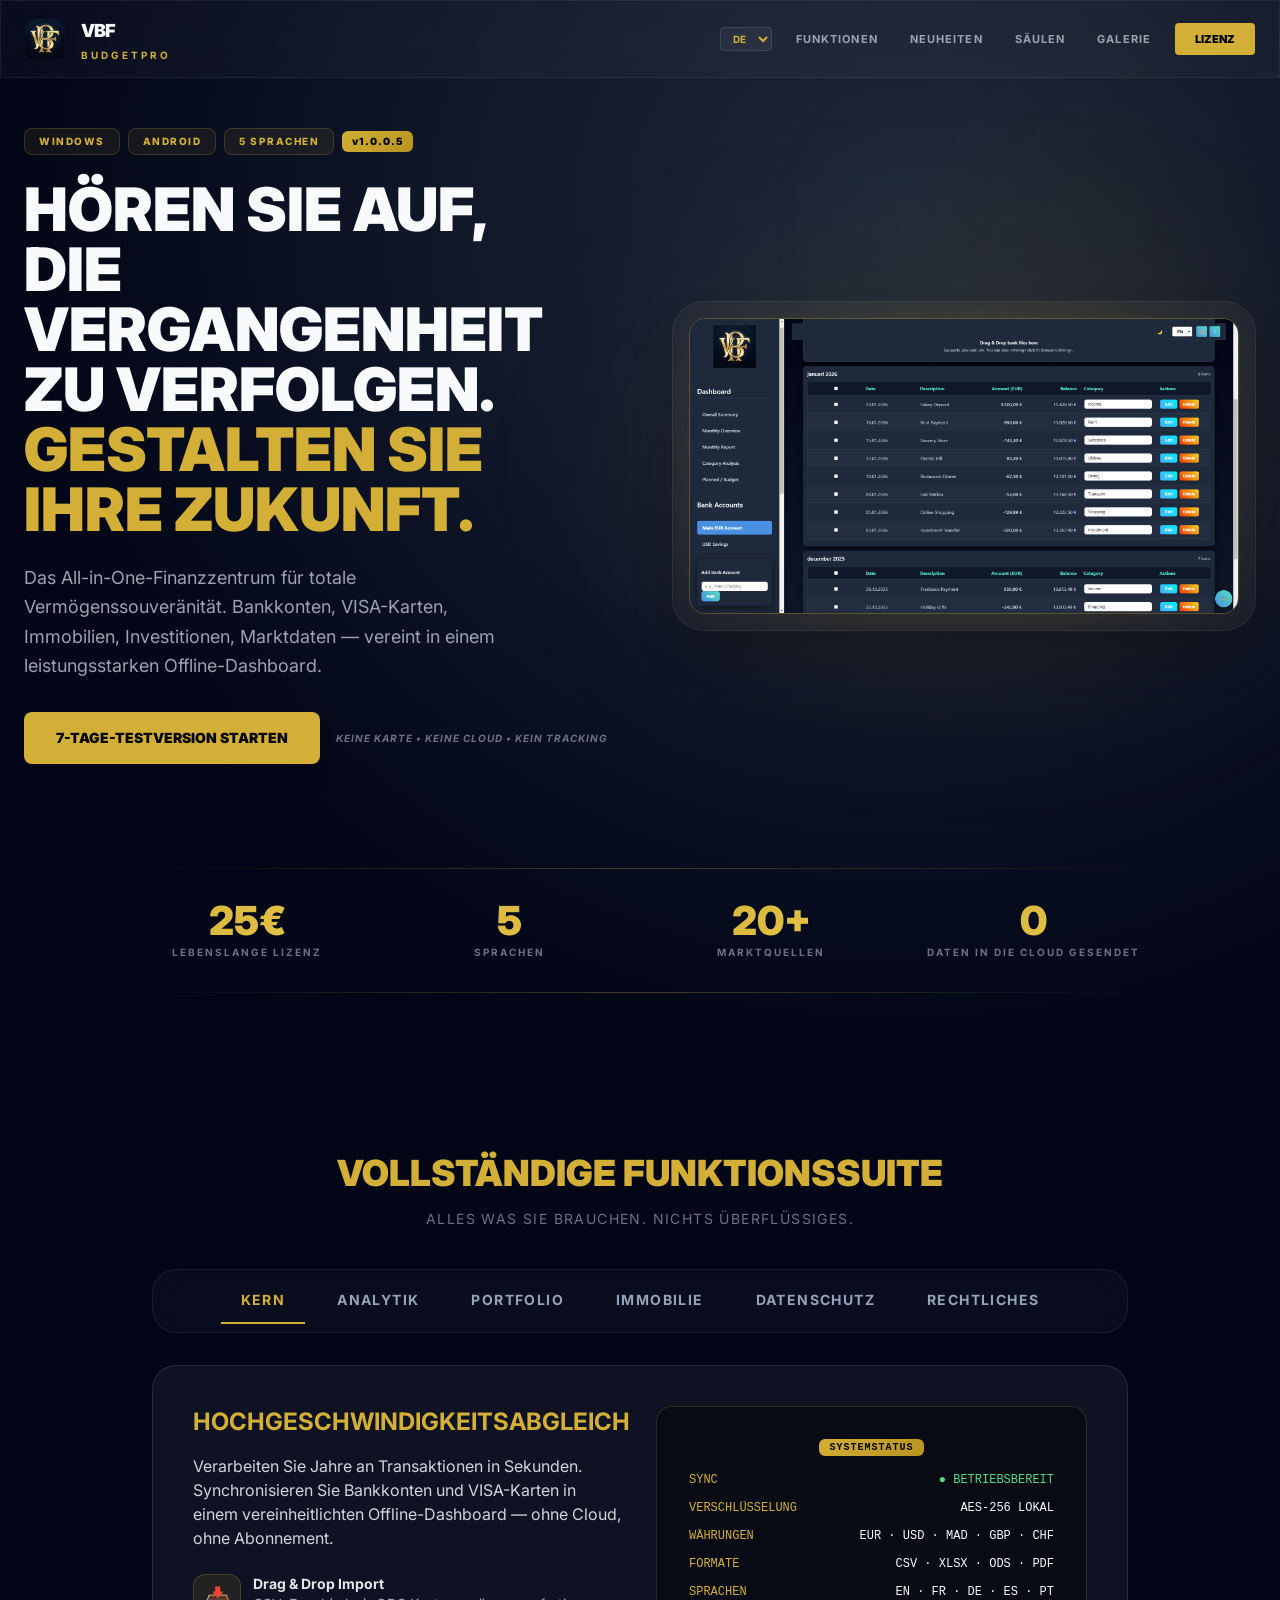
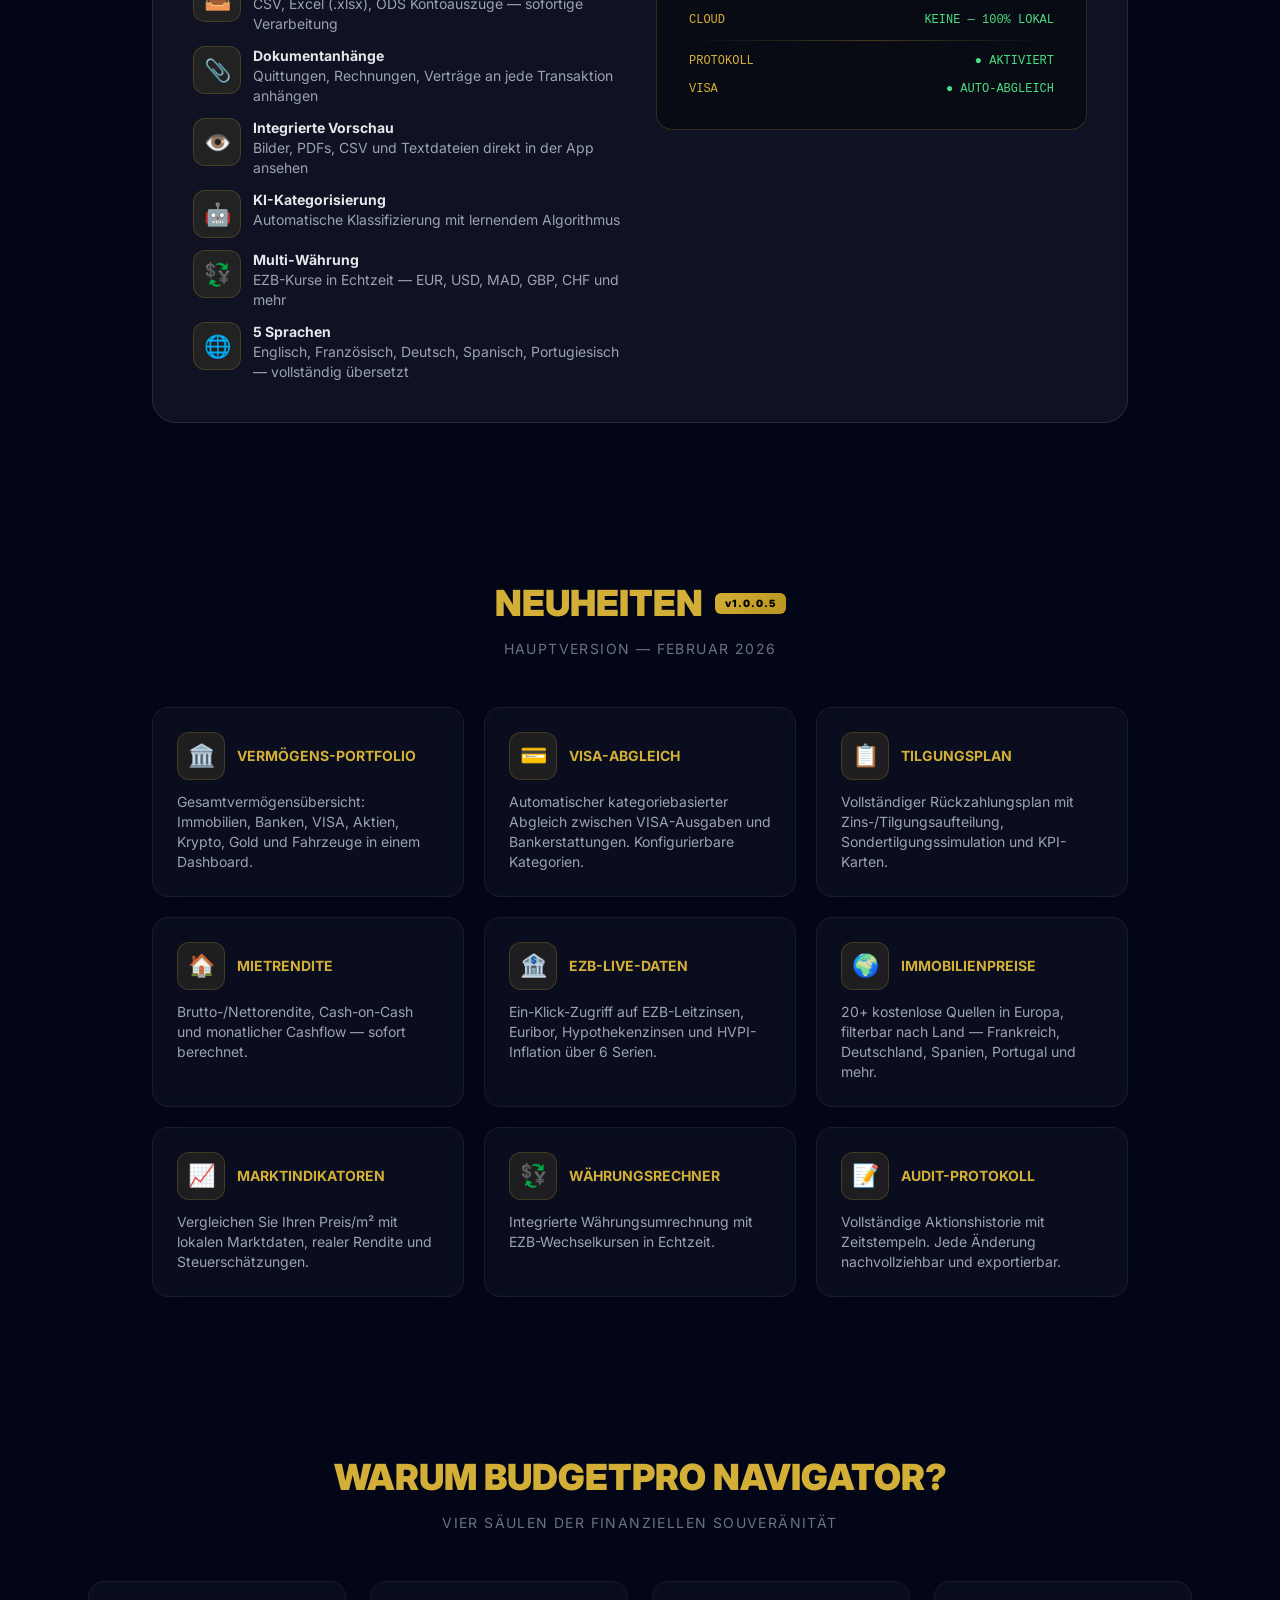
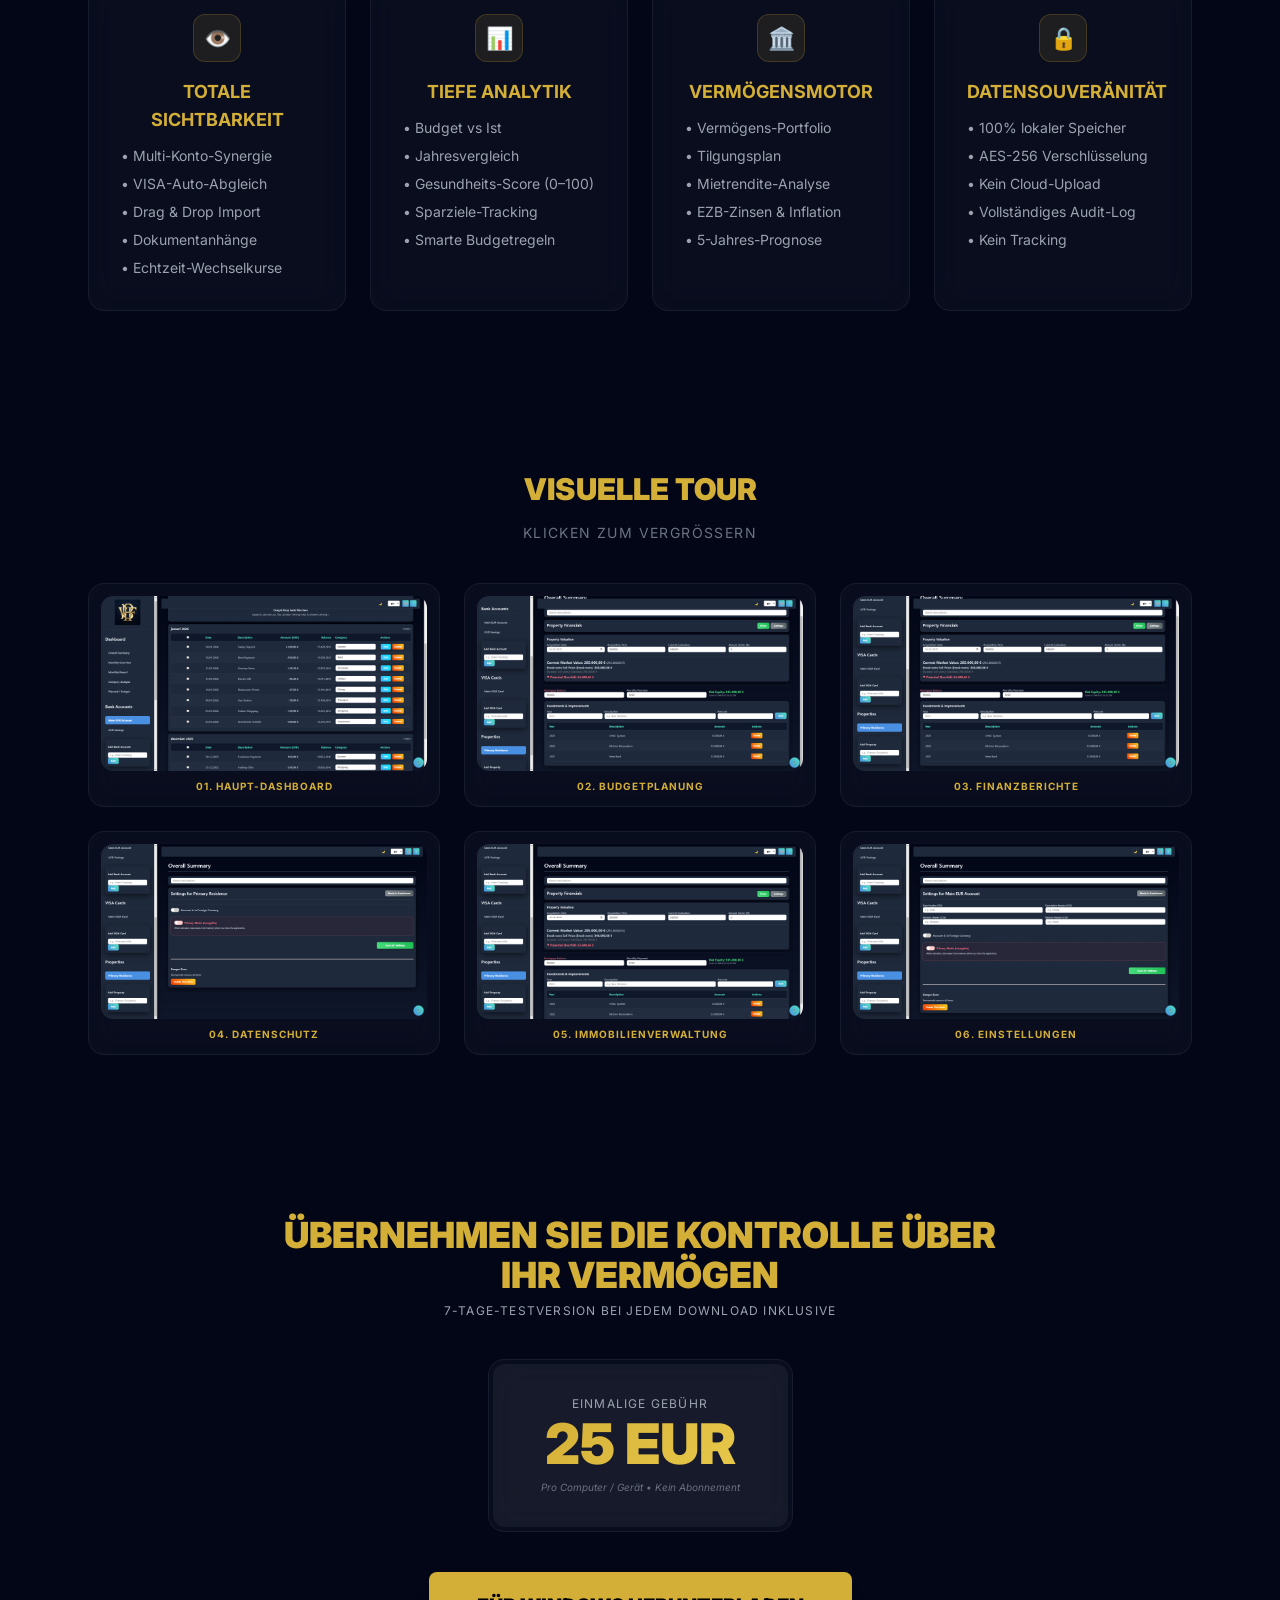
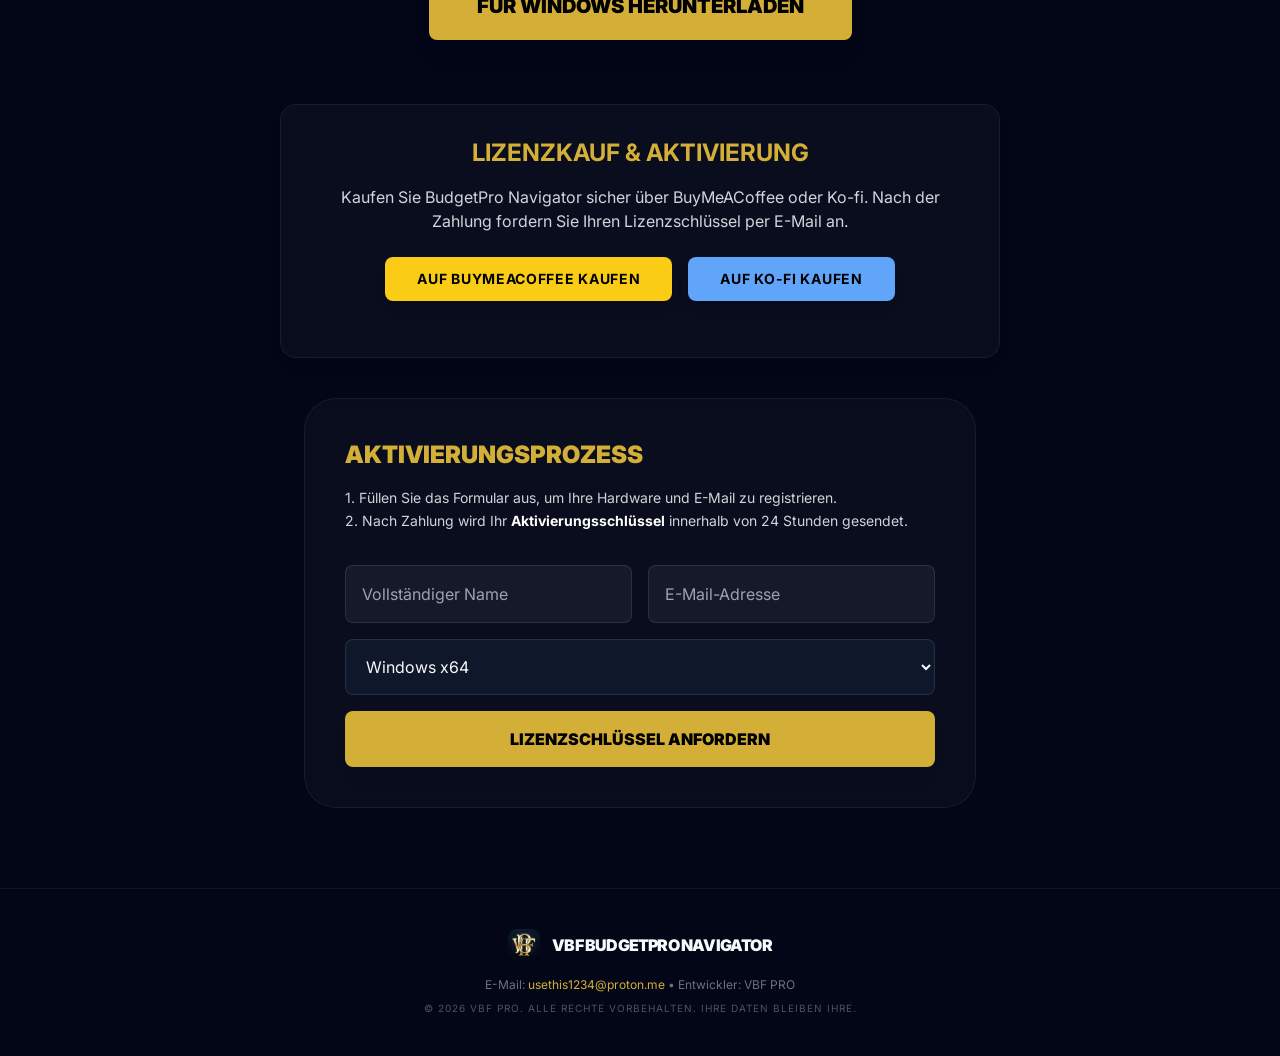
==== commit 08d8c293: "Update all marketing pages to correct template + add sitemap.xml and robots.txt" ====
--- a/de.html
+++ b/de.html
@@ -3,31 +3,101 @@
 <head>
   <meta charset="UTF-8">
   <meta name="viewport" content="width=device-width, initial-scale=1.0">
-  <title>VBF BudgetPro Navigator | Finanzielle Souveränität</title>
-  <link rel="stylesheet" href="index.css">
-  <link href="https://fonts.googleapis.com/css2?family=Inter:wght@300;400;500;600;700;800&display=swap" rel="stylesheet">
+  <title>BudgetPro Navigator — Offline Finanz-App | Budget, Vermögen & Immobilien-Tracker</title>
+  <meta name="description" content="BudgetPro Navigator ist eine Premium-Offline-Finanz-App mit AES-256-Verschlüsselung. Verfolgen Sie Budgets, Bankkonten, VISA-Karten, Immobilieninvestitionen, Vermögensportfolio, EZB-Marktdaten — ohne Cloud, ohne Abo. Einmalige 25€-Lizenz.">
+  <meta name="keywords" content="persönliche Finanz-App, Offline-Budget-Tracker, AES-256 Verschlüsselung, Vermögensverwaltung Software, Immobilien-Investitionsrechner, Vermögensportfolio, VISA-Abgleich, EZB-Zinsen, Mietrendite-Rechner, Tilgungsplan, Budget vs Ist, Finanzgesundheits-Score, keine Cloud Finanz-App, BudgetPro Navigator">
+  <meta name="author" content="VBF PRO">
+  <meta name="robots" content="index, follow, max-image-preview:large, max-snippet:-1">
+  <link rel="canonical" href="https://vbfpronavigator.github.io/vbf-budget-pro/marketing/de.html">
+  <link rel="icon" href="logo.png" type="image/png">
+
+  <!-- Hreflang: Mehrsprachige SEO -->
+  <link rel="alternate" hreflang="en" href="https://vbfpronavigator.github.io/vbf-budget-pro/marketing/marketing.html">
+  <link rel="alternate" hreflang="fr" href="https://vbfpronavigator.github.io/vbf-budget-pro/marketing/fr.html">
+  <link rel="alternate" hreflang="de" href="https://vbfpronavigator.github.io/vbf-budget-pro/marketing/de.html">
+  <link rel="alternate" hreflang="es" href="https://vbfpronavigator.github.io/vbf-budget-pro/marketing/es.html">
+  <link rel="alternate" hreflang="pt" href="https://vbfpronavigator.github.io/vbf-budget-pro/marketing/pt.html">
+  <link rel="alternate" hreflang="x-default" href="https://vbfpronavigator.github.io/vbf-budget-pro/marketing/marketing.html">
+
+  <!-- Open Graph -->
+  <meta property="og:type" content="website">
+  <meta property="og:site_name" content="BudgetPro Navigator">
+  <meta property="og:title" content="BudgetPro Navigator — Offline Finanz-App für finanzielle Souveränität">
+  <meta property="og:description" content="Budgets, Bankkonten, VISA-Karten, Immobilieninvestitionen & Marktdaten verfolgen — 100% offline mit AES-256-Verschlüsselung. Keine Cloud. 25€.">
+  <meta property="og:url" content="https://vbfpronavigator.github.io/vbf-budget-pro/marketing/de.html">
+  <meta property="og:image" content="https://vbfpronavigator.github.io/vbf-budget-pro/marketing/screenshot-1-dashboard.png">
+  <meta property="og:image:width" content="1200">
+  <meta property="og:image:height" content="630">
+  <meta property="og:locale" content="de_DE">
+  <meta property="og:locale:alternate" content="en_US">
+  <meta property="og:locale:alternate" content="fr_FR">
+  <meta property="og:locale:alternate" content="es_ES">
+  <meta property="og:locale:alternate" content="pt_PT">
+
+  <!-- Twitter Card -->
+  <meta name="twitter:card" content="summary_large_image">
+  <meta name="twitter:title" content="BudgetPro Navigator — Offline Finanz-App">
+  <meta name="twitter:description" content="Budgetverfolgung, Vermögensverwaltung, Immobilienanalyse & EZB-Marktdaten — 100% offline, AES-256-verschlüsselt. Keine Cloud. 25€.">
+  <meta name="twitter:image" content="https://vbfpronavigator.github.io/vbf-budget-pro/marketing/screenshot-1-dashboard.png">
+
+  <!-- JSON-LD Structured Data -->
+  <script type="application/ld+json">
+  {
+    "@context": "https://schema.org",
+    "@type": "SoftwareApplication",
+    "name": "BudgetPro Navigator",
+    "applicationCategory": "FinanceApplication",
+    "operatingSystem": "Windows, Android",
+    "softwareVersion": "1.0.0.5",
+    "inLanguage": "de",
+    "description": "Premium-Offline-Finanz-App mit AES-256-Verschlüsselung. Budgets, Bankkonten, VISA-Karten, Immobilieninvestitionen, Vermögensportfolio, EZB-Marktdaten. Ohne Cloud, ohne Abo.",
+    "url": "https://vbfpronavigator.github.io/vbf-budget-pro/marketing/de.html",
+    "image": "https://vbfpronavigator.github.io/vbf-budget-pro/marketing/screenshot-1-dashboard.png",
+    "author": { "@type": "Organization", "name": "VBF PRO", "email": "usethis1234@proton.me" },
+    "offers": {
+      "@type": "Offer",
+      "price": "25.00",
+      "priceCurrency": "EUR",
+      "availability": "https://schema.org/InStock",
+      "description": "Einmalige lebenslange Lizenz pro Gerät. 7-Tage-Testversion inklusive."
+    },
+    "featureList": "Offline-Budgetierung, AES-256-Verschlüsselung, VISA-Abgleich, Vermögensportfolio, Tilgungsplan, Mietrendite-Rechner, EZB-Live-Zinsen, Immobilienpreisquellen, Multi-Währung, 5 Sprachen, Audit-Protokoll, Finanzgesundheits-Score",
+    "availableLanguage": ["English", "French", "German", "Spanish", "Portuguese"],
+    "downloadUrl": "https://github.com/VBFPRONavigator/vbf-budget-pro/releases/download/VBFPRO/BudgetPro.Navigator.Setup.1.0.0.exe"
+  }
+  </script>
+
+  <link rel="stylesheet" href="marketing.css">
+  <link href="https://fonts.googleapis.com/css2?family=Inter:wght@300;400;500;600;700;800;900&display=swap" rel="stylesheet">
   <link rel="stylesheet" href="https://cdnjs.cloudflare.com/ajax/libs/animate.css/4.1.1/animate.min.css"/>
   <style>
-    :root { --gold: #d4af37; --navy-deep: #020617; --navy-light: #1e293b; }
+    :root { --gold: #d4af37; --gold-light: #e8c94b; --navy-deep: #020617; --navy-light: #1e293b; --glass-bg: rgba(255,255,255,0.03); }
     body { font-family: 'Inter', sans-serif; background-color: var(--navy-deep); color: #f8fafc; scroll-behavior: smooth; }
     .gold-text { color: var(--gold); }
     .gold-bg { background-color: var(--gold); }
-    .glass { background: rgba(255, 255, 255, 0.02); backdrop-filter: blur(16px); border: 1px solid rgba(255, 255, 255, 0.05); }
-    .hero-gradient { background: radial-gradient(circle at top right, #1e293b, #020617); }
-    .card-hover:hover { transform: translateY(-10px); border-color: var(--gold); box-shadow: 0 20px 40px -10px rgba(0,0,0,0.7); }
-    .platform-badge { background: rgba(212, 175, 55, 0.1); border: 1px solid rgba(212, 175, 55, 0.2); color: var(--gold); padding: 4px 12px; border-radius: 6px; font-size: 10px; font-weight: 800; text-transform: uppercase; letter-spacing: 1px; }
+    .glass { background: var(--glass-bg); backdrop-filter: blur(16px); border: 1px solid rgba(255,255,255,0.06); }
+    .hero-gradient { background: radial-gradient(ellipse at 70% 20%, #1e293b 0%, #020617 70%); }
+    .card-hover { transition: all 0.4s cubic-bezier(0.4,0,0.2,1); }
+    .card-hover:hover { transform: translateY(-8px); border-color: var(--gold); box-shadow: 0 20px 60px -15px rgba(212,175,55,0.15); }
+    .platform-badge { background: rgba(212,175,55,0.08); border: 1px solid rgba(212,175,55,0.2); color: var(--gold); padding: 5px 14px; border-radius: 8px; font-size: 10px; font-weight: 800; text-transform: uppercase; letter-spacing: 1.5px; }
     .tab-content { display: none; }
     .tab-content.active { display: block; }
-    .tab-btn { border-bottom: 2px solid transparent; color: #94a3b8; cursor: pointer; }
+    .tab-btn { border-bottom: 2px solid transparent; color: #94a3b8; cursor: pointer; transition: all 0.3s; }
+    .tab-btn:hover { color: #e2e8f0; }
     .tab-btn.active { border-bottom: 2px solid var(--gold); color: var(--gold); }
     .legal-scroll::-webkit-scrollbar { width: 4px; }
-    .legal-scroll::-webkit-scrollbar-track { background: rgba(255,255,255,0.05); }
+    .legal-scroll::-webkit-scrollbar-track { background: rgba(255,255,255,0.03); }
     .legal-scroll::-webkit-scrollbar-thumb { background: var(--gold); border-radius: 10px; }
+    .stat-number { font-size: 2.5rem; font-weight: 900; background: linear-gradient(135deg, var(--gold) 0%, var(--gold-light) 100%); -webkit-background-clip: text; -webkit-text-fill-color: transparent; line-height: 1; }
+    .feature-icon { width: 48px; height: 48px; border-radius: 12px; display: flex; align-items: center; justify-content: center; font-size: 22px; background: rgba(212,175,55,0.1); border: 1px solid rgba(212,175,55,0.2); flex-shrink: 0; }
+    .glow-line { height: 1px; background: linear-gradient(90deg, transparent, var(--gold), transparent); opacity: 0.3; }
+    .version-badge { background: linear-gradient(135deg, var(--gold), #b8941f); color: #000; font-weight: 900; font-size: 10px; padding: 3px 10px; border-radius: 6px; letter-spacing: 1px; }
+    @keyframes float { 0%,100% { transform: translateY(0); } 50% { transform: translateY(-10px); } }
+    .float-animation { animation: float 6s ease-in-out infinite; }
   </style>
 </head>
 <body>
 
-  <!-- NAVIGATION -->
   <nav class="fixed w-full top-0 z-50 glass border-b border-white/5">
     <div class="max-w-7xl mx-auto px-6 py-4 flex justify-between items-center">
       <div class="flex items-center gap-4">
@@ -47,324 +117,273 @@
         </select>
         <div class="hidden lg:flex gap-8 text-[11px] font-bold uppercase tracking-widest text-gray-400">
           <a href="#features" class="hover:text-white transition">Funktionen</a>
+          <a href="#whats-new" class="hover:text-white transition">Neuheiten</a>
           <a href="#pillars" class="hover:text-white transition">Säulen</a>
           <a href="#screenshots" class="hover:text-white transition">Galerie</a>
         </div>
-        <a href="#license" class="px-5 py-2 gold-bg text-black rounded font-black text-[11px] uppercase hover:scale-105 transition">LIZENZ ERHALTEN</a>
+        <a href="#license" class="px-5 py-2 gold-bg text-black rounded font-black text-[11px] uppercase hover:scale-105 transition">LIZENZ</a>
       </div>
     </div>
   </nav>
 
-  <!-- HERO SECTION -->
-  <header class="pt-32 pb-32 px-6 hero-gradient relative">
-    <div class="max-w-7xl mx-auto grid lg:grid-cols-2 gap-16 items-center">
+  <header class="pt-32 pb-20 px-6 hero-gradient relative overflow-hidden">
+    <div class="absolute top-20 right-10 w-72 h-72 bg-yellow-500/5 rounded-full blur-[120px]"></div>
+    <div class="absolute bottom-10 left-10 w-96 h-96 bg-yellow-500/3 rounded-full blur-[150px]"></div>
+    <div class="max-w-7xl mx-auto grid lg:grid-cols-2 gap-16 items-center relative z-10">
       <div class="animate__animated animate__fadeInLeft">
-        <div class="flex gap-2 mb-6 flex-wrap">
+        <div class="flex gap-2 mb-6 flex-wrap items-center">
           <span class="platform-badge">Windows</span>
-          <span class="platform-badge opacity-50 grayscale cursor-not-allowed">Linux (WIP)</span>
+          <span class="platform-badge">Android</span>
           <span class="platform-badge">5 Sprachen</span>
-          <span class="platform-badge">Android Ready</span>
-        </div>
-        <h1 class="text-5xl md:text-6xl font-black mb-8 leading-[0.9] uppercase">
-          Hören Sie auf, die Vergangenheit zu verfolgen.<br>
-          <span class="gold-text">Bauen Sie Ihre Zukunft.</span>
+          <span class="version-badge">v1.0.0.5</span>
+        </div>
+        <h1 class="text-5xl md:text-6xl font-black mb-6 leading-[0.9] uppercase">
+          Hören Sie auf,<br>die Vergangenheit<br>zu verfolgen.<br>
+          <span class="gold-text">Gestalten Sie Ihre Zukunft.</span>
         </h1>
-        <p class="text-gray-400 text-lg leading-relaxed mb-10 max-w-lg">
-          Das ultimative Dashboard für vollständige finanzielle Souveränität. Ihre Konten zu verwalten sollte kein zweiter Job sein. <b>VBF BudgetPro Navigator</b> zeigt Ihnen genau, wo Ihr Vermögen wächst.
+        <p class="text-gray-400 text-lg leading-relaxed mb-8 max-w-lg">
+          Das All-in-One-Finanzzentrum für totale Vermögenssouveränität. Bankkonten, VISA-Karten, Immobilien, Investitionen, Marktdaten &mdash; vereint in einem leistungsstarken Offline-Dashboard.
         </p>
-        <div class="flex flex-col sm:flex-row gap-4 items-center">
-          <a href="#cta" class="gold-bg text-black px-8 py-4 rounded font-black uppercase text-sm shadow-xl hover:bg-yellow-500 transition w-full sm:w-auto text-center">
-            7 Tage kostenlos testen
-          </a>
-          <span class="text-[10px] text-gray-500 uppercase tracking-widest font-bold italic">Keine Kreditkarte erforderlich</span>
+        <div class="flex flex-col sm:flex-row gap-4 items-center mb-10">
+          <a href="#cta" class="gold-bg text-black px-8 py-4 rounded-lg font-black uppercase text-sm shadow-xl hover:bg-yellow-500 transition w-full sm:w-auto text-center">7-Tage-Testversion starten</a>
+          <span class="text-[10px] text-gray-500 uppercase tracking-widest font-bold italic">Keine Karte &bull; Keine Cloud &bull; Kein Tracking</span>
         </div>
       </div>
       <div class="animate__animated animate__fadeInRight relative">
-        <div class="absolute inset-0 bg-yellow-500/20 blur-[100px] rounded-full"></div>
+        <div class="absolute inset-0 bg-yellow-500/10 blur-[100px] rounded-full"></div>
         <div class="glass p-4 rounded-[2rem] border-white/10 relative z-10 shadow-2xl min-h-[300px] flex items-center justify-center">
-          <img src="https://images.unsplash.com/photo-1460925895917-afdab827c52f?q=80&w=1000&auto=format&fit=crop" alt="Screenshot" class="rounded-2xl border border-gold w-full h-auto">
-        </div>
-      </div>
+          <img src="screenshot-1-dashboard.png" alt="BudgetPro Navigator Dashboard" class="rounded-2xl border border-gold/30 w-full h-auto">
+        </div>
+      </div>
+    </div>
+    <div class="max-w-5xl mx-auto mt-16 relative z-10">
+      <div class="glow-line mb-8"></div>
+      <div class="grid grid-cols-2 md:grid-cols-4 gap-6 text-center">
+        <div><div class="stat-number">25€</div><div class="text-[10px] uppercase tracking-[0.2em] text-gray-500 font-bold mt-1">Lebenslange Lizenz</div></div>
+        <div><div class="stat-number">5</div><div class="text-[10px] uppercase tracking-[0.2em] text-gray-500 font-bold mt-1">Sprachen</div></div>
+        <div><div class="stat-number">20+</div><div class="text-[10px] uppercase tracking-[0.2em] text-gray-500 font-bold mt-1">Marktquellen</div></div>
+        <div><div class="stat-number">0</div><div class="text-[10px] uppercase tracking-[0.2em] text-gray-500 font-bold mt-1">Daten in die Cloud gesendet</div></div>
+      </div>
+      <div class="glow-line mt-8"></div>
     </div>
   </header>
 
-  <!-- CAPABILITIES (TABS) -->
   <section id="features" class="max-w-5xl mx-auto px-6 py-20">
-    <h2 class="text-3xl md:text-4xl font-black mb-10 gold-text uppercase text-center">System-Funktionen</h2>
-    <div class="glass rounded-3xl p-2 mb-8 flex justify-center gap-1 sm:gap-4 overflow-x-auto">
-      <button onclick="openTab(event, 'engine')" class="tab-btn active px-4 sm:px-6 py-3 text-[9px] sm:text-sm font-bold uppercase tracking-widest transition whitespace-nowrap">Kern-Engine</button>
-      <button onclick="openTab(event, 'analytics')" class="tab-btn px-4 sm:px-6 py-3 text-[9px] sm:text-sm font-bold uppercase tracking-widest transition whitespace-nowrap">Analytik</button>
-      <button onclick="openTab(event, 'wealth')" class="tab-btn px-4 sm:px-6 py-3 text-[9px] sm:text-sm font-bold uppercase tracking-widest transition whitespace-nowrap">Vermögen</button>
-      <button onclick="openTab(event, 'privacy')" class="tab-btn px-4 sm:px-6 py-3 text-[9px] sm:text-sm font-bold uppercase tracking-widest transition whitespace-nowrap">Souveränität</button>
-      <button onclick="openTab(event, 'legal')" class="tab-btn px-4 sm:px-6 py-3 text-[9px] sm:text-sm font-bold uppercase tracking-widest transition whitespace-nowrap">Rechtliches</button>
-    </div>
-
-    <!-- Engine Tab -->
+    <h2 class="text-3xl md:text-4xl font-black mb-4 gold-text uppercase text-center">Vollständige Funktionssuite</h2>
+    <p class="text-gray-500 text-center text-sm mb-10 uppercase tracking-widest">Alles was Sie brauchen. Nichts Überflüssiges.</p>
+    <div class="glass rounded-3xl p-2 mb-8 flex justify-center gap-1 sm:gap-3 overflow-x-auto">
+      <button onclick="openTab(event, 'engine')" class="tab-btn active px-3 sm:px-5 py-3 text-[9px] sm:text-sm font-bold uppercase tracking-widest transition whitespace-nowrap">Kern</button>
+      <button onclick="openTab(event, 'analytics')" class="tab-btn px-3 sm:px-5 py-3 text-[9px] sm:text-sm font-bold uppercase tracking-widest transition whitespace-nowrap">Analytik</button>
+      <button onclick="openTab(event, 'portfolio')" class="tab-btn px-3 sm:px-5 py-3 text-[9px] sm:text-sm font-bold uppercase tracking-widest transition whitespace-nowrap">Portfolio</button>
+      <button onclick="openTab(event, 'wealth')" class="tab-btn px-3 sm:px-5 py-3 text-[9px] sm:text-sm font-bold uppercase tracking-widest transition whitespace-nowrap">Immobilie</button>
+      <button onclick="openTab(event, 'privacy')" class="tab-btn px-3 sm:px-5 py-3 text-[9px] sm:text-sm font-bold uppercase tracking-widest transition whitespace-nowrap">Datenschutz</button>
+      <button onclick="openTab(event, 'legal')" class="tab-btn px-3 sm:px-5 py-3 text-[9px] sm:text-sm font-bold uppercase tracking-widest transition whitespace-nowrap">Rechtliches</button>
+    </div>
+
     <div id="engine" class="tab-content active animate__animated animate__fadeIn">
-      <div class="grid md:grid-cols-2 gap-8 items-center bg-white/5 p-10 rounded-3xl border border-white/10">
+      <div class="grid md:grid-cols-2 gap-8 items-start bg-white/5 p-10 rounded-3xl border border-white/10">
         <div>
-          <h3 class="text-2xl font-bold mb-4 gold-text uppercase">Hochgeschwindigkeits-Abstimmung</h3>
-          <p class="text-gray-300 mb-4">Verarbeiten Sie jahrelange Transaktionen in Sekunden. Synchronisieren Sie mehrere Konten und VISA-Karten ohne Cloud-Abhängigkeit oder Abogebühren.</p>
-          <ul class="text-gray-400 text-sm space-y-2">
-            <li>✅ <strong>Drag & Drop Import</strong> — CSV-, Excel- (.xlsx), ODS-Auszüge</li>
-            <li>✅ <strong>Anhänge</strong> — Quittungen, Rechnungen, Verträge pro Transaktion</li>
-            <li>✅ <strong>Integrierte Vorschau</strong> — Bilder, PDFs, CSV und Text direkt in der App</li>
-            <li>✅ <strong>Mit App öffnen</strong> — LibreOffice, Word oder Standard-Viewer</li>
-            <li>✅ <strong>KI-Kategorisierung</strong> — Automatische Klassifizierung mit Lern-Engine</li>
-            <li>✅ <strong>5 Sprachen</strong> — Englisch, Französisch, Deutsch, Spanisch, Portugiesisch</li>
+          <h3 class="text-2xl font-bold mb-4 gold-text uppercase">Hochgeschwindigkeitsabgleich</h3>
+          <p class="text-gray-300 mb-6">Verarbeiten Sie Jahre an Transaktionen in Sekunden. Synchronisieren Sie Bankkonten und VISA-Karten in einem vereinheitlichten Offline-Dashboard &mdash; ohne Cloud, ohne Abonnement.</p>
+          <ul class="text-gray-400 text-sm space-y-3">
+            <li class="flex items-start gap-3"><span class="feature-icon">📥</span><div><strong class="text-gray-200">Drag & Drop Import</strong><br>CSV, Excel (.xlsx), ODS Kontoauszüge — sofortige Verarbeitung</div></li>
+            <li class="flex items-start gap-3"><span class="feature-icon">📎</span><div><strong class="text-gray-200">Dokumentanhänge</strong><br>Quittungen, Rechnungen, Verträge an jede Transaktion anhängen</div></li>
+            <li class="flex items-start gap-3"><span class="feature-icon">👁️</span><div><strong class="text-gray-200">Integrierte Vorschau</strong><br>Bilder, PDFs, CSV und Textdateien direkt in der App ansehen</div></li>
+            <li class="flex items-start gap-3"><span class="feature-icon">🤖</span><div><strong class="text-gray-200">KI-Kategorisierung</strong><br>Automatische Klassifizierung mit lernendem Algorithmus</div></li>
+            <li class="flex items-start gap-3"><span class="feature-icon">💱</span><div><strong class="text-gray-200">Multi-Währung</strong><br>EZB-Kurse in Echtzeit — EUR, USD, MAD, GBP, CHF und mehr</div></li>
+            <li class="flex items-start gap-3"><span class="feature-icon">🌐</span><div><strong class="text-gray-200">5 Sprachen</strong><br>Englisch, Französisch, Deutsch, Spanisch, Portugiesisch — vollständig übersetzt</div></li>
           </ul>
         </div>
-        <div class="bg-black/40 p-6 rounded-xl border border-gold/20 font-mono text-xs text-center space-y-2">
-            <span class="gold-text">STATUS:</span> BETRIEBSBEREIT<br>
-            <span class="gold-text">WÄHRUNGEN:</span> EUR, USD, MAD, GBP, CHF<br>
-            <span class="gold-text">VERSCHLÜSSELUNG:</span> AES-256 LOKAL<br>
-            <span class="gold-text">FORMATE:</span> CSV, XLSX, ODS, ODT, ODP<br>
-            <span class="gold-text">SPRACHEN:</span> EN · FR · DE · ES · PT
-        </div>
-      </div>
-    </div>
-
-    <!-- Analytics Tab -->
+        <div class="bg-black/40 p-8 rounded-2xl border border-gold/20 font-mono text-xs space-y-3">
+          <div class="text-center mb-4"><span class="version-badge">SYSTEMSTATUS</span></div>
+          <div class="flex justify-between"><span class="gold-text">SYNC</span><span class="text-green-400">● BETRIEBSBEREIT</span></div>
+          <div class="flex justify-between"><span class="gold-text">VERSCHLÜSSELUNG</span><span>AES-256 LOKAL</span></div>
+          <div class="flex justify-between"><span class="gold-text">WÄHRUNGEN</span><span>EUR · USD · MAD · GBP · CHF</span></div>
+          <div class="flex justify-between"><span class="gold-text">FORMATE</span><span>CSV · XLSX · ODS · PDF</span></div>
+          <div class="flex justify-between"><span class="gold-text">SPRACHEN</span><span>EN · FR · DE · ES · PT</span></div>
+          <div class="flex justify-between"><span class="gold-text">CLOUD</span><span class="text-green-400">KEINE — 100% LOKAL</span></div>
+          <div class="glow-line mt-4 mb-4"></div>
+          <div class="flex justify-between"><span class="gold-text">PROTOKOLL</span><span class="text-green-400">● AKTIVIERT</span></div>
+          <div class="flex justify-between"><span class="gold-text">VISA</span><span class="text-green-400">● AUTO-ABGLEICH</span></div>
+        </div>
+      </div>
+    </div>
+
     <div id="analytics" class="tab-content animate__animated animate__fadeIn">
       <div class="bg-white/5 p-10 rounded-3xl border border-white/10">
-        <h3 class="text-2xl font-bold mb-6 gold-text uppercase text-center">Erweiterte Analyse-Suite</h3>
+        <h3 class="text-2xl font-bold mb-8 gold-text uppercase text-center">Erweiterte Analytik-Suite</h3>
         <div class="grid md:grid-cols-3 gap-6">
-          <div class="bg-black/40 p-6 rounded-xl border border-gold/20">
-            <div class="text-3xl mb-3">📊</div>
-            <h4 class="font-bold gold-text mb-2 uppercase text-sm">Budget vs. Ist</h4>
-            <p class="text-gray-400 text-sm">Vergleichen Sie geplante Budgets mit tatsächlichen Ausgaben nach Kategorie mit visuellen Fortschrittsbalken.</p>
+          <div class="bg-black/40 p-6 rounded-xl border border-gold/20 card-hover"><div class="feature-icon mb-4">📊</div><h4 class="font-bold gold-text mb-2 uppercase text-sm">Budget vs Ist</h4><p class="text-gray-400 text-sm">Vergleichen Sie geplante Budgets mit tatsächlichen Ausgaben pro Kategorie mit visuellen Fortschrittsbalken.</p></div>
+          <div class="bg-black/40 p-6 rounded-xl border border-gold/20 card-hover"><div class="feature-icon mb-4">📅</div><h4 class="font-bold gold-text mb-2 uppercase text-sm">Jahresvergleich</h4><p class="text-gray-400 text-sm">Vergleichen Sie denselben Monat über Jahre hinweg. Verfolgen Sie Einnahmen-, Ausgaben- und Spartrends.</p></div>
+          <div class="bg-black/40 p-6 rounded-xl border border-gold/20 card-hover"><div class="feature-icon mb-4">🏥</div><h4 class="font-bold gold-text mb-2 uppercase text-sm">Finanzgesundheits-Score</h4><p class="text-gray-400 text-sm">0–100 Score basierend auf Sparquote, Budgettreue, Verschuldungsgrad und Beständigkeit.</p></div>
+        </div>
+        <div class="grid md:grid-cols-2 gap-6 mt-6">
+          <div class="bg-black/40 p-6 rounded-xl border border-gold/20 card-hover"><div class="feature-icon mb-4">🎯</div><h4 class="font-bold gold-text mb-2 uppercase text-sm">Sparziele & Vermögensaufbau</h4><p class="text-gray-400 text-sm">Zielbasierte Sparziele mit Quell-/Zielkonten. Fortschrittsbalken verfolgen Einzahlungen automatisch.</p></div>
+          <div class="bg-black/40 p-6 rounded-xl border border-gold/20 card-hover"><div class="feature-icon mb-4">🔄</div><h4 class="font-bold gold-text mb-2 uppercase text-sm">Budgetregeln & geplante Transaktionen</h4><p class="text-gray-400 text-sm">Wiederkehrende Regeln für Gehälter, Miete, Abonnements. Einmalig, wöchentlich, monatlich, vierteljährlich oder jährlich.</p></div>
+        </div>
+      </div>
+    </div>
+
+    <div id="portfolio" class="tab-content animate__animated animate__fadeIn">
+      <div class="bg-white/5 p-10 rounded-3xl border border-white/10">
+        <div class="flex items-center justify-center gap-3 mb-8">
+          <h3 class="text-2xl font-bold gold-text uppercase">Portfolio & Markt-Hub</h3>
+          <span class="version-badge">NEU</span>
+        </div>
+        <div class="grid md:grid-cols-3 gap-6">
+          <div class="bg-black/40 p-6 rounded-xl border border-gold/20 card-hover"><div class="feature-icon mb-4">🏛️</div><h4 class="font-bold gold-text mb-2 uppercase text-sm">Vermögens-Portfolio</h4><p class="text-gray-400 text-sm">Gesamtvermögen aus Immobilien, Bankkonten, VISA-Karten und sonstigen Anlagen — Aktien, Krypto, Gold, Fahrzeuge.</p></div>
+          <div class="bg-black/40 p-6 rounded-xl border border-gold/20 card-hover"><div class="feature-icon mb-4">💳</div><h4 class="font-bold gold-text mb-2 uppercase text-sm">VISA-Erstattung</h4><p class="text-gray-400 text-sm">Kategoriebasierter automatischer Abgleich zwischen VISA-Ausgaben und Bankerstattungen.</p></div>
+          <div class="bg-black/40 p-6 rounded-xl border border-gold/20 card-hover"><div class="feature-icon mb-4">📋</div><h4 class="font-bold gold-text mb-2 uppercase text-sm">Tilgungsplan</h4><p class="text-gray-400 text-sm">Vollständiger Rückzahlungsplan mit Zins-/Tilgungsaufteilung, Sondertilgung und KPI-Karten.</p></div>
+          <div class="bg-black/40 p-6 rounded-xl border border-gold/20 card-hover"><div class="feature-icon mb-4">🏠</div><h4 class="font-bold gold-text mb-2 uppercase text-sm">Mietrendite-Rechner</h4><p class="text-gray-400 text-sm">Brutto-/Nettorendite, Cash-on-Cash und monatliche Cashflow-Berechnungen sofort.</p></div>
+          <div class="bg-black/40 p-6 rounded-xl border border-gold/20 card-hover"><div class="feature-icon mb-4">📈</div><h4 class="font-bold gold-text mb-2 uppercase text-sm">Marktindikatoren</h4><p class="text-gray-400 text-sm">Vergleichen Sie Ihren Preis/m² mit lokalen Marktdaten, realer Rendite und Steuerschätzungen.</p></div>
+          <div class="bg-black/40 p-6 rounded-xl border border-gold/20 card-hover"><div class="feature-icon mb-4">🏦</div><h4 class="font-bold gold-text mb-2 uppercase text-sm">EZB-Live-Zinsen</h4><p class="text-gray-400 text-sm">EZB-Leitzinsen, Euribor, Hypothekenzinsen und HVPI-Inflationsdaten über kostenlose APIs.</p></div>
+        </div>
+        <div class="mt-6 bg-black/40 p-6 rounded-xl border border-gold/20 text-center card-hover">
+          <div class="feature-icon mx-auto mb-4">🌍</div>
+          <h4 class="font-bold gold-text mb-2 uppercase text-sm">Immobilienpreisquellen — 20+ kostenlose Quellen</h4>
+          <p class="text-gray-400 text-sm max-w-2xl mx-auto">Zugang zu Immobilienpreisdaten in ganz Europa — Frankreich, Deutschland, Spanien, Portugal, Niederlande, Belgien, Italien, Österreich und mehr. Filterbar nach Land mit direkten Links zu offiziellen Quellen.</p>
+        </div>
+      </div>
+    </div>
+
+    <div id="wealth" class="tab-content animate__animated animate__fadeIn">
+      <div class="grid md:grid-cols-2 gap-8 items-start bg-white/5 p-10 rounded-3xl border border-white/10">
+        <div>
+          <h3 class="text-2xl font-bold mb-4 gold-text uppercase">Immobilien- & Vermögensintelligenz</h3>
+          <p class="text-gray-300 mb-6">Verfolgen Sie Eigenkapital, Wertsteigerung und Break-Even-Punkte. Sehen Sie genau, wann Ihre Immobilieninvestitionen reine Gewinnbringer werden.</p>
+          <ul class="text-gray-400 text-sm space-y-3">
+            <li class="flex items-start gap-3"><span class="feature-icon">📊</span><div><strong class="text-gray-200">Break-Even-Analyse</strong><br>Anschaffungskosten, Steuern, Inflation berücksichtigt</div></li>
+            <li class="flex items-start gap-3"><span class="feature-icon">🔮</span><div><strong class="text-gray-200">5-Jahres-Vermögensprognose</strong><br>Vermögensprojektion bis 2030 mit Traumfaktor</div></li>
+            <li class="flex items-start gap-3"><span class="feature-icon">📈</span><div><strong class="text-gray-200">Vermögensentwicklung</strong><br>Monatliches Wachstumstracking mit eleganten Diagrammen</div></li>
+            <li class="flex items-start gap-3"><span class="feature-icon">🏦</span><div><strong class="text-gray-200">LTV & Eigenkapital</strong><br>Eigentümer- vs. Bankposition in Echtzeit</div></li>
+            <li class="flex items-start gap-3"><span class="feature-icon">🔧</span><div><strong class="text-gray-200">Immobiliengebundene Kosten</strong><br>Renovierungen, Verbesserungen, Wartung pro Objekt</div></li>
+          </ul>
+        </div>
+        <div class="bg-black/40 p-8 rounded-2xl border border-gold/20 text-center py-10 float-animation">
+          <span class="stat-number" style="font-size:4rem;">2030</span>
+          <p class="text-[10px] uppercase tracking-[0.3em] mt-2 text-gray-400">Freiheitshorizont</p>
+          <div class="glow-line my-4"></div>
+          <div class="text-left text-gray-400 text-xs space-y-2 font-mono px-4">
+            <div><span class="text-green-400">▲</span> Vermögensentwicklung</div>
+            <div><span class="text-green-400">▲</span> Monatliches Wachstum</div>
+            <div><span class="text-green-400">▲</span> Souveräne Sparquote</div>
+            <div><span class="text-green-400">▲</span> Eigenkapitalquote</div>
           </div>
-          <div class="bg-black/40 p-6 rounded-xl border border-gold/20">
-            <div class="text-3xl mb-3">📅</div>
-            <h4 class="font-bold gold-text mb-2 uppercase text-sm">Jahresvergleich</h4>
-            <p class="text-gray-400 text-sm">Vergleichen Sie denselben Monat über verschiedene Jahre. Verfolgen Sie Einnahmen-, Ausgaben- und Spartrends.</p>
-          </div>
-          <div class="bg-black/40 p-6 rounded-xl border border-gold/20">
-            <div class="text-3xl mb-3">🏥</div>
-            <h4 class="font-bold gold-text mb-2 uppercase text-sm">Finanzieller Gesundheitswert</h4>
-            <p class="text-gray-400 text-sm">0–100 Anzeige Ihrer finanziellen Fitness: Sparquote, Budgeteinhaltung, Trends und Konsistenz.</p>
-          </div>
-        </div>
-        <div class="grid md:grid-cols-2 gap-6 mt-6">
-          <div class="bg-black/40 p-6 rounded-xl border border-gold/20">
-            <div class="text-3xl mb-3">🎯</div>
-            <h4 class="font-bold gold-text mb-2 uppercase text-sm">Sparziele</h4>
-            <p class="text-gray-400 text-sm">Setzen Sie Ziele mit Quell-/Zielkonten. Fortschrittsbalken verfolgen Einzahlungen automatisch. Jederzeit inline bearbeitbar.</p>
-          </div>
-          <div class="bg-black/40 p-6 rounded-xl border border-gold/20">
-            <div class="text-3xl mb-3">📅</div>
-            <h4 class="font-bold gold-text mb-2 uppercase text-sm">Budgetregeln & Planung</h4>
-            <p class="text-gray-400 text-sm">Erstellen Sie wiederkehrende Regeln für Gehalt, Miete, Abonnements. Einmalig, wöchentlich, monatlich, vierteljährlich oder jährlich.</p>
-          </div>
-        </div>
-      </div>
-    </div>
-
-    <!-- Wealth Tab -->
-    <div id="wealth" class="tab-content animate__animated animate__fadeIn">
-      <div class="grid md:grid-cols-2 gap-8 items-center bg-white/5 p-10 rounded-3xl border border-white/10">
-        <div>
-          <h3 class="text-2xl font-bold mb-4 gold-text uppercase">Vermögens-Intelligenz</h3>
-          <p class="text-gray-300 mb-4">Verfolgen Sie Eigenkapital, Wertsteigerung und Break-Even-Punkte. Visualisieren Sie, wann Ihre Immobilieninvestitionen reiner Gewinn werden.</p>
-          <ul class="text-gray-400 text-sm space-y-2">
-            <li>✅ <strong>Rentabilitätsanalyse</strong> — Anschaffungskosten, Steuern, Inflation berücksichtigt</li>
-            <li>✅ <strong>5-Jahres-Prognose</strong> — Nettovermögen bis 2030 projiziert</li>
-            <li>✅ <strong>Vermögensentwicklung</strong> — Monatliches Wachstum mit eleganten Diagrammen</li>
-            <li>✅ <strong>LTV & Eigenkapital</strong> — Eigentümer- vs. Bankposition in Echtzeit</li>
-            <li>✅ <strong>Investitionsverfolgung</strong> — Renovierungen, Verbesserungen und Wartung</li>
-          </ul>
-        </div>
-        <div class="bg-black/40 p-6 rounded-xl border border-gold/20 text-center py-10">
-            <span class="text-5xl font-black gold-text">2030</span>
-            <p class="text-[10px] uppercase tracking-[0.3em] mt-2">Freiheitshorizont</p>
-            <div class="mt-4 text-left text-gray-400 text-xs space-y-1 font-mono">
-              <div><span class="gold-text">▲</span> Vermögensentwicklung</div>
-              <div><span class="gold-text">▲</span> Monatliches Wachstum</div>
-              <div><span class="gold-text">▲</span> Souveräne Sparquote</div>
-            </div>
-        </div>
-      </div>
-    </div>
-
-    <!-- Sovereignty Tab -->
+        </div>
+      </div>
+    </div>
+
     <div id="privacy" class="tab-content animate__animated animate__fadeIn">
       <div class="grid md:grid-cols-2 gap-8 items-center bg-white/5 p-10 rounded-3xl border border-white/10">
         <div>
-          <h3 class="text-2xl font-bold mb-4 gold-text uppercase">Zero-Knowledge Speicher</h3>
-          <p class="text-gray-300">Ihr Finanzverlauf verlässt niemals Ihr Gerät. Lokale Verschlüsselung bedeutet null Tracking, null Cloud-Leaks und null externe Überwachung.</p>
-        </div>
-        <div class="flex justify-center">
-            <div class="w-20 h-20 border-2 border-gold rounded-full flex items-center justify-center animate-pulse text-2xl">🔒</div>
-        </div>
-      </div>
-    </div>
-
-    <!-- LEGAL TAB -->
+          <h3 class="text-2xl font-bold mb-4 gold-text uppercase">Zero-Knowledge-Architektur</h3>
+          <p class="text-gray-300 mb-4">Ihre Finanzdaten verlassen niemals Ihr Gerät. Lokale Verschlüsselung bedeutet kein Tracking, keine Cloud-Leaks und keine Überwachung.</p>
+          <ul class="text-gray-400 text-sm space-y-3 mt-6">
+            <li class="flex items-start gap-3"><span class="feature-icon">🔒</span><div><strong class="text-gray-200">AES-256 lokale Verschlüsselung</strong><br>Militärische Verschlüsselung nur auf Ihrem Gerät</div></li>
+            <li class="flex items-start gap-3"><span class="feature-icon">🚫</span><div><strong class="text-gray-200">Keine Cloud, keine Telemetrie</strong><br>Keine Daten verlassen Ihren Rechner — niemals</div></li>
+            <li class="flex items-start gap-3"><span class="feature-icon">📝</span><div><strong class="text-gray-200">Audit-Protokoll</strong><br>Vollständige Historie jeder Aktion für Verantwortlichkeit</div></li>
+          </ul>
+        </div>
+        <div class="flex justify-center"><div class="relative"><div class="absolute inset-0 bg-yellow-500/10 rounded-full blur-[60px]"></div><div class="w-32 h-32 border-2 border-gold rounded-full flex items-center justify-center animate-pulse text-4xl relative z-10">🔒</div></div></div>
+      </div>
+    </div>
+
     <div id="legal" class="tab-content animate__animated animate__fadeIn">
       <div class="bg-white/5 p-8 sm:p-10 rounded-3xl border border-white/10">
         <h3 class="text-2xl font-bold mb-6 gold-text uppercase text-center">Datenschutzrichtlinie & Lizenz</h3>
         <div class="legal-scroll max-h-[500px] overflow-y-auto pr-4 text-sm leading-relaxed text-gray-300 space-y-6">
           <p><strong>Gültig ab:</strong> 25. Januar 2026<br><strong>Letzte Aktualisierung:</strong> 25. Januar 2026</p>
-          <h4 class="text-lg font-bold gold-text uppercase">1. Einleitung</h4>
-          <p>BudgetPro Navigator verpflichtet sich zum Schutz Ihrer Privatsphäre. Diese Richtlinie beschreibt unsere Praktiken für die Desktop-Anwendung (die „App").</p>
-          <h4 class="text-lg font-bold gold-text uppercase">2. Datenspeicherung</h4>
-          <p><strong>Alle Daten werden lokal auf Ihrem Gerät gespeichert.</strong> BudgetPro Navigator sendet keine Daten an externe Server.</p>
-          <h4 class="text-lg font-bold gold-text uppercase">3. Datenerhebung</h4>
-          <p><strong>Wir erheben KEINE Daten.</strong> Die App funktioniert vollständig offline. Namen, E-Mails, Bankdaten, Transaktionsdaten – nichts wird erfasst.</p>
-          <h4 class="text-lg font-bold gold-text uppercase">4. Sicherheit</h4>
-          <p>Geschützt durch lokale Speicherung, keine Internetabhängigkeit, kein Drittanbieterzugriff und 100% Benutzerkontrolle.</p>
-          <h4 class="text-lg font-bold gold-text uppercase">5. Benutzerrechte</h4>
-          <p>Sie haben das Recht, alle Informationen jederzeit einzusehen, zu exportieren und zu löschen.</p>
-          <h4 class="text-lg font-bold gold-text uppercase">6. Lizenz & Testversion</h4>
-          <p>Die App enthält eine <strong>kostenlose 7-Tage-Testversion</strong>. Nach der Testversion wird eine <strong>einmalige Gebühr von 25 EUR pro Computer</strong> fällig.</p>
-          <h4 class="text-lg font-bold gold-text uppercase">7. Kontakt</h4>
-          <p>E-Mail: <span class="gold-text">usethis1234@proton.me</span><br>Entwickler: VBF PRO</p>
-          <div class="border-t border-white/10 pt-4 italic text-center text-gold">
-            „Ihre Finanzdaten gehören nur Ihnen. Wir sehen sie nicht, speichern sie nicht und teilen sie nicht."
-          </div>
-        </div>
-      </div>
-    </div>
-  </section>
-
-  <!-- PILLARS SECTION -->
-  <section id="pillars" class="max-w-5xl mx-auto px-6 py-20">
-    <h2 class="text-3xl md:text-4xl font-black mb-10 gold-text uppercase text-center">Warum BudgetPro Navigator?</h2>
-    <div class="grid md:grid-cols-3 gap-8">
-      <div class="glass p-8 rounded-xl border border-gold card-hover">
-        <h3 class="text-xl font-bold mb-4 gold-text uppercase">Totale Übersicht</h3>
-        <ul class="list-disc ml-5 text-gray-300 text-sm space-y-2">
-          <li>Multi-Konten-Synergie: Sparen und Anlagen in einer Ansicht.</li>
-          <li>Globale Währungen: Live-Kurse EUR, USD, MAD, GBP, CHF.</li>
-          <li>VISA-Abstimmung: Automatische Zahlungszuordnung.</li>
-          <li>Drag & Drop Import: CSV-, Excel-, ODS-Auszüge.</li>
-          <li>Anhänge: Quittungen, Rechnungen, Verträge pro Transaktion.</li>
-        </ul>
-      </div>
-      <div class="glass p-8 rounded-xl border border-gold card-hover">
-        <h3 class="text-xl font-bold mb-4 gold-text uppercase">Erweiterte Analytik</h3>
-        <ul class="list-disc ml-5 text-gray-300 text-sm space-y-2">
-          <li>Budget vs. Ist: Visuelle Fortschrittsbalken nach Kategorie.</li>
-          <li>Jahresvergleich: Gleicher Monat über verschiedene Jahre.</li>
-          <li>Gesundheitswert: 0–100 Finanz-Fitness-Anzeige.</li>
-          <li>Sparziele: Verfolgung mit automatischer Zuordnung.</li>
-          <li>Budgetregeln: Wiederkehrende Regeln mit Inline-Bearbeitung.</li>
-        </ul>
-      </div>
-      <div class="glass p-8 rounded-xl border border-gold card-hover">
-        <h3 class="text-xl font-bold mb-4 gold-text uppercase">KI & Intelligenz</h3>
-        <ul class="list-disc ml-5 text-gray-300 text-sm space-y-2">
-          <li>Intelligente Bereinigung: Automatische Transaktionskategorisierung.</li>
-          <li>Rekursives Budget: Echtzeit-KPIs „Verbleibendes Budget".</li>
-          <li>Prognose 2030: Projizieren Sie Ihr Nettovermögen über 5 Jahre.</li>
-          <li>Immobilien-Intelligenz: Rentabilität, Eigenkapital, LTV-Kennzahlen.</li>
-          <li>5 Sprachen: EN · FR · DE · ES · PT vollständig übersetzt.</li>
-        </ul>
-      </div>
-    </div>
-  </section>
-
-  <!-- VISUAL TOUR -->
+          <h4 class="text-lg font-bold gold-text uppercase">1. Überblick</h4><p>BudgetPro Navigator schützt Ihre Privatsphäre. Diese Richtlinie erläutert unsere Datenpraktiken für die Desktop-Anwendung („die App").</p>
+          <h4 class="text-lg font-bold gold-text uppercase">2. Datenspeicherung</h4><p><strong>Alle Daten werden lokal auf Ihrem Gerät gespeichert.</strong> BudgetPro Navigator sendet keine Daten an externe Server, lädt nichts in die Cloud hoch und überträgt keine Finanzinformationen über das Internet.</p>
+          <h4 class="text-lg font-bold gold-text uppercase">3. Datenerfassung</h4><p><strong>Wir erfassen KEINE Daten.</strong> Die App arbeitet vollständig offline. <strong>Was wir nicht erfassen:</strong> Namen, E-Mails, Bankdaten, Transaktionsdaten, Standort oder Nutzungsanalysen.</p>
+          <h4 class="text-lg font-bold gold-text uppercase">4. Sicherheit</h4><p>Geschützt durch lokalen Speicher, keine Internetabhängigkeit, kein Zugriff Dritter und 100% Benutzerkontrolle über Datenlöschung.</p>
+          <h4 class="text-lg font-bold gold-text uppercase">5. Benutzerrechte</h4><p>Sie haben das Recht, jederzeit alle Informationen in der Anwendung einzusehen, zu exportieren und zu löschen.</p>
+          <h4 class="text-lg font-bold gold-text uppercase">6. Lizenz & Testversion</h4><p>Die App enthält eine <strong>7-tägige kostenlose Testversion</strong>. Danach wird eine <strong>einmalige Gebühr von 25 EUR pro Computer</strong> fällig. Lizenzen sind an die Hardware-ID Ihres Geräts gebunden.</p>
+          <h4 class="text-lg font-bold gold-text uppercase">7. Kontakt</h4><p>E-Mail: <span class="gold-text">usethis1234@proton.me</span><br>Entwickler: VBF PRO</p>
+          <div class="border-t border-white/10 pt-4 italic text-center text-gold">„Ihre Finanzdaten gehören Ihnen allein. Wir sehen sie nicht, wir speichern sie nicht und wir teilen sie nicht."</div>
+        </div>
+      </div>
+    </div>
+  </section>
+
+  <section id="whats-new" class="max-w-5xl mx-auto px-6 py-20">
+    <div class="text-center mb-12"><div class="flex items-center justify-center gap-3 mb-4"><h2 class="text-3xl md:text-4xl font-black gold-text uppercase">Neuheiten</h2><span class="version-badge">v1.0.0.5</span></div><p class="text-gray-500 text-sm uppercase tracking-widest">Hauptversion — Februar 2026</p></div>
+    <div class="grid sm:grid-cols-2 lg:grid-cols-3 gap-5">
+      <div class="glass p-6 rounded-2xl border border-gold/20 card-hover"><div class="flex items-center gap-3 mb-3"><span class="feature-icon">🏛️</span><h4 class="font-bold gold-text uppercase text-sm">Vermögens-Portfolio</h4></div><p class="text-gray-400 text-sm">Gesamtvermögensübersicht: Immobilien, Banken, VISA, Aktien, Krypto, Gold und Fahrzeuge in einem Dashboard.</p></div>
+      <div class="glass p-6 rounded-2xl border border-gold/20 card-hover"><div class="flex items-center gap-3 mb-3"><span class="feature-icon">💳</span><h4 class="font-bold gold-text uppercase text-sm">VISA-Abgleich</h4></div><p class="text-gray-400 text-sm">Automatischer kategoriebasierter Abgleich zwischen VISA-Ausgaben und Bankerstattungen. Konfigurierbare Kategorien.</p></div>
+      <div class="glass p-6 rounded-2xl border border-gold/20 card-hover"><div class="flex items-center gap-3 mb-3"><span class="feature-icon">📋</span><h4 class="font-bold gold-text uppercase text-sm">Tilgungsplan</h4></div><p class="text-gray-400 text-sm">Vollständiger Rückzahlungsplan mit Zins-/Tilgungsaufteilung, Sondertilgungssimulation und KPI-Karten.</p></div>
+      <div class="glass p-6 rounded-2xl border border-gold/20 card-hover"><div class="flex items-center gap-3 mb-3"><span class="feature-icon">🏠</span><h4 class="font-bold gold-text uppercase text-sm">Mietrendite</h4></div><p class="text-gray-400 text-sm">Brutto-/Nettorendite, Cash-on-Cash und monatlicher Cashflow — sofort berechnet.</p></div>
+      <div class="glass p-6 rounded-2xl border border-gold/20 card-hover"><div class="flex items-center gap-3 mb-3"><span class="feature-icon">🏦</span><h4 class="font-bold gold-text uppercase text-sm">EZB-Live-Daten</h4></div><p class="text-gray-400 text-sm">Ein-Klick-Zugriff auf EZB-Leitzinsen, Euribor, Hypothekenzinsen und HVPI-Inflation über 6 Serien.</p></div>
+      <div class="glass p-6 rounded-2xl border border-gold/20 card-hover"><div class="flex items-center gap-3 mb-3"><span class="feature-icon">🌍</span><h4 class="font-bold gold-text uppercase text-sm">Immobilienpreise</h4></div><p class="text-gray-400 text-sm">20+ kostenlose Quellen in Europa, filterbar nach Land — Frankreich, Deutschland, Spanien, Portugal und mehr.</p></div>
+      <div class="glass p-6 rounded-2xl border border-gold/20 card-hover"><div class="flex items-center gap-3 mb-3"><span class="feature-icon">📈</span><h4 class="font-bold gold-text uppercase text-sm">Marktindikatoren</h4></div><p class="text-gray-400 text-sm">Vergleichen Sie Ihren Preis/m² mit lokalen Marktdaten, realer Rendite und Steuerschätzungen.</p></div>
+      <div class="glass p-6 rounded-2xl border border-gold/20 card-hover"><div class="flex items-center gap-3 mb-3"><span class="feature-icon">💱</span><h4 class="font-bold gold-text uppercase text-sm">Währungsrechner</h4></div><p class="text-gray-400 text-sm">Integrierte Währungsumrechnung mit EZB-Wechselkursen in Echtzeit.</p></div>
+      <div class="glass p-6 rounded-2xl border border-gold/20 card-hover"><div class="flex items-center gap-3 mb-3"><span class="feature-icon">📝</span><h4 class="font-bold gold-text uppercase text-sm">Audit-Protokoll</h4></div><p class="text-gray-400 text-sm">Vollständige Aktionshistorie mit Zeitstempeln. Jede Änderung nachvollziehbar und exportierbar.</p></div>
+    </div>
+  </section>
+
+  <section id="pillars" class="max-w-6xl mx-auto px-6 py-20">
+    <h2 class="text-3xl md:text-4xl font-black mb-4 gold-text uppercase text-center">Warum BudgetPro Navigator?</h2>
+    <p class="text-gray-500 text-center text-sm mb-12 uppercase tracking-widest">Vier Säulen der finanziellen Souveränität</p>
+    <div class="grid sm:grid-cols-2 lg:grid-cols-4 gap-6">
+      <div class="glass p-8 rounded-2xl border border-gold/30 card-hover text-center"><div class="feature-icon mx-auto mb-4">👁️</div><h3 class="text-lg font-bold mb-3 gold-text uppercase">Totale Sichtbarkeit</h3><ul class="text-gray-400 text-sm space-y-2 text-left"><li>• Multi-Konto-Synergie</li><li>• VISA-Auto-Abgleich</li><li>• Drag & Drop Import</li><li>• Dokumentanhänge</li><li>• Echtzeit-Wechselkurse</li></ul></div>
+      <div class="glass p-8 rounded-2xl border border-gold/30 card-hover text-center"><div class="feature-icon mx-auto mb-4">📊</div><h3 class="text-lg font-bold mb-3 gold-text uppercase">Tiefe Analytik</h3><ul class="text-gray-400 text-sm space-y-2 text-left"><li>• Budget vs Ist</li><li>• Jahresvergleich</li><li>• Gesundheits-Score (0–100)</li><li>• Sparziele-Tracking</li><li>• Smarte Budgetregeln</li></ul></div>
+      <div class="glass p-8 rounded-2xl border border-gold/30 card-hover text-center"><div class="feature-icon mx-auto mb-4">🏛️</div><h3 class="text-lg font-bold mb-3 gold-text uppercase">Vermögensmotor</h3><ul class="text-gray-400 text-sm space-y-2 text-left"><li>• Vermögens-Portfolio</li><li>• Tilgungsplan</li><li>• Mietrendite-Analyse</li><li>• EZB-Zinsen & Inflation</li><li>• 5-Jahres-Prognose</li></ul></div>
+      <div class="glass p-8 rounded-2xl border border-gold/30 card-hover text-center"><div class="feature-icon mx-auto mb-4">🔒</div><h3 class="text-lg font-bold mb-3 gold-text uppercase">Datensouveränität</h3><ul class="text-gray-400 text-sm space-y-2 text-left"><li>• 100% lokaler Speicher</li><li>• AES-256 Verschlüsselung</li><li>• Kein Cloud-Upload</li><li>• Vollständiges Audit-Log</li><li>• Kein Tracking</li></ul></div>
+    </div>
+  </section>
+
   <section id="screenshots" class="max-w-6xl mx-auto px-6 py-20">
-    <h2 class="text-3xl font-black mb-10 gold-text uppercase text-center">Visuelle Tour</h2>
+    <h2 class="text-3xl font-black mb-4 gold-text uppercase text-center">Visuelle Tour</h2>
+    <p class="text-gray-500 text-center text-sm mb-10 uppercase tracking-widest">Klicken zum Vergrößern</p>
     <div class="grid gap-6 md:grid-cols-3 sm:grid-cols-2">
-      <div class="glass p-3 rounded-xl border border-white/10 card-hover cursor-pointer" onclick="showModal(this)">
-        <img src="screenshot-1-dashboard.png" alt="Dashboard" class="rounded-lg mb-2 w-full h-auto">
-        <span class="text-[10px] font-bold gold-text uppercase tracking-widest text-center block">01. Dashboard</span>
-      </div>
-      <div class="glass p-3 rounded-xl border border-white/10 card-hover cursor-pointer" onclick="showModal(this)">
-        <img src="screenshot-2-budgets.png" alt="Budgets" class="rounded-lg mb-2 w-full h-auto">
-        <span class="text-[10px] font-bold gold-text uppercase tracking-widest text-center block">02. Budgetplanung</span>
-      </div>
-      <div class="glass p-3 rounded-xl border border-white/10 card-hover cursor-pointer" onclick="showModal(this)">
-        <img src="screenshot-3-reports.png" alt="Berichte" class="rounded-lg mb-2 w-full h-auto">
-        <span class="text-[10px] font-bold gold-text uppercase tracking-widest text-center block">03. Finanzberichte</span>
-      </div>
-      <div class="glass p-3 rounded-xl border border-white/10 card-hover cursor-pointer" onclick="showModal(this)">
-        <img src="screenshot-4-privacy.png" alt="Datenschutz" class="rounded-lg mb-2 w-full h-auto">
-        <span class="text-[10px] font-bold gold-text uppercase tracking-widest text-center block">04. Datenschutz</span>
-      </div>
-      <div class="glass p-3 rounded-xl border border-white/10 card-hover cursor-pointer" onclick="showModal(this)">
-        <img src="screenshot-5-property.png" alt="Immobilien" class="rounded-lg mb-2 w-full h-auto">
-        <span class="text-[10px] font-bold gold-text uppercase tracking-widest text-center block">05. Vermögensverwaltung</span>
-      </div>
-      <div class="glass p-3 rounded-xl border border-white/10 card-hover cursor-pointer" onclick="showModal(this)">
-        <img src="screenshot-6-account-settings.png" alt="Einstellungen" class="rounded-lg mb-2 w-full h-auto">
-        <span class="text-[10px] font-bold gold-text uppercase tracking-widest text-center block">06. Systemeinstellungen</span>
-      </div>
-    </div>
-  </section>
-
-  <!-- CTA & LICENSING -->
+      <div class="glass p-3 rounded-2xl border border-white/10 card-hover cursor-pointer" onclick="showModal(this)"><img src="screenshot-1-dashboard.png" alt="Dashboard" class="rounded-xl mb-2 w-full h-auto"><span class="text-[10px] font-bold gold-text uppercase tracking-widest text-center block">01. Haupt-Dashboard</span></div>
+      <div class="glass p-3 rounded-2xl border border-white/10 card-hover cursor-pointer" onclick="showModal(this)"><img src="screenshot-2-budgets.png" alt="Budgets" class="rounded-xl mb-2 w-full h-auto"><span class="text-[10px] font-bold gold-text uppercase tracking-widest text-center block">02. Budgetplanung</span></div>
+      <div class="glass p-3 rounded-2xl border border-white/10 card-hover cursor-pointer" onclick="showModal(this)"><img src="screenshot-3-reports.png" alt="Berichte" class="rounded-xl mb-2 w-full h-auto"><span class="text-[10px] font-bold gold-text uppercase tracking-widest text-center block">03. Finanzberichte</span></div>
+      <div class="glass p-3 rounded-2xl border border-white/10 card-hover cursor-pointer" onclick="showModal(this)"><img src="screenshot-4-privacy.png" alt="Datenschutz" class="rounded-xl mb-2 w-full h-auto"><span class="text-[10px] font-bold gold-text uppercase tracking-widest text-center block">04. Datenschutz</span></div>
+      <div class="glass p-3 rounded-2xl border border-white/10 card-hover cursor-pointer" onclick="showModal(this)"><img src="screenshot-5-property.png" alt="Immobilien" class="rounded-xl mb-2 w-full h-auto"><span class="text-[10px] font-bold gold-text uppercase tracking-widest text-center block">05. Immobilienverwaltung</span></div>
+      <div class="glass p-3 rounded-2xl border border-white/10 card-hover cursor-pointer" onclick="showModal(this)"><img src="screenshot-6-account-settings.png" alt="Einstellungen" class="rounded-xl mb-2 w-full h-auto"><span class="text-[10px] font-bold gold-text uppercase tracking-widest text-center block">06. Einstellungen</span></div>
+    </div>
+  </section>
+
   <section id="cta" class="max-w-3xl mx-auto px-6 py-20 text-center">
     <h2 class="text-4xl font-black mb-2 gold-text uppercase">Übernehmen Sie die Kontrolle über Ihr Vermögen</h2>
-    <p class="text-gray-400 mb-8 uppercase tracking-widest text-xs">Kostenlose 7-Tage-Testversion bei jedem Download enthalten</p>
-    <div class="inline-block glass p-1 border border-gold/30 rounded-2xl mb-10">
-      <div class="bg-white/5 px-10 py-6 rounded-xl">
-         <span class="block text-gray-400 text-xs uppercase mb-1">Einmalige Gebühr</span>
-         <span class="text-5xl font-black gold-text">25 EUR</span>
-         <span class="block text-gray-500 text-[10px] mt-2 italic">Pro Computer / Gerät</span>
-      </div>
-    </div>
-    <div class="mb-16">
-      <a href="https://github.com/VBFPRONavigator/vbf-budget-pro/releases/download/VBFPRO/BudgetPro.Navigator.Setup.1.0.0.exe" download class="gold-bg text-black px-12 py-5 rounded font-black uppercase text-xl inline-block shadow-xl hover:scale-105 transition">
-         Für Windows herunterladen
-      </a>
-    </div>
-    <section class="max-w-2xl mx-auto mt-12 bg-white/10 rounded-xl p-8 shadow-lg animate__animated animate__fadeIn">
-      <h2 class="text-2xl font-bold gold-text mb-4">Lizenzkauf & Aktivierung</h2>
-      <p class="mb-4 text-lg">Kaufen Sie BudgetPro Navigator sicher über BuyMeACoffee oder Ko-fi. Nach der Zahlung fordern Sie Ihren Lizenzschlüssel per E-Mail an.</p>
-      <div class="flex gap-4 mb-6">
-        <a href="https://buymeacoffee.com/vbfpro/e/512975" target="_blank" rel="noopener" class="inline-block bg-yellow-400 hover:bg-yellow-500 text-black font-bold py-3 px-6 rounded-lg text-xl shadow-lg transition">Auf BuyMeACoffee kaufen</a>
-        <a href="https://ko-fi.com/s/f9e4c6a5e9" target="_blank" rel="noopener" class="inline-block bg-blue-400 hover:bg-blue-500 text-black font-bold py-3 px-6 rounded-lg text-xl shadow-lg transition">Auf Ko-fi kaufen</a>
-      </div>
-      <hr class="my-8 border-gold">
-    </section>
-    <div id="license" class="glass p-12 rounded-[3rem] text-left max-w-2xl mx-auto mt-8">
+    <p class="text-gray-400 mb-10 uppercase tracking-widest text-xs">7-Tage-Testversion bei jedem Download inklusive</p>
+    <div class="inline-block glass p-1 border border-gold/30 rounded-2xl mb-10"><div class="bg-white/5 px-12 py-8 rounded-xl text-center"><span class="block text-gray-400 text-xs uppercase mb-1 tracking-widest">Einmalige Gebühr</span><span class="stat-number" style="font-size:3.5rem;">25 EUR</span><span class="block text-gray-500 text-[10px] mt-2 italic">Pro Computer / Gerät &bull; Kein Abonnement</span></div></div>
+    <div class="mb-16"><a href="https://github.com/VBFPRONavigator/vbf-budget-pro/releases/download/VBFPRO/BudgetPro.Navigator.Setup.1.0.0.exe" download class="gold-bg text-black px-12 py-5 rounded-lg font-black uppercase text-xl inline-block shadow-xl hover:scale-105 transition">Für Windows herunterladen</a></div>
+    <div class="glass rounded-2xl p-8 shadow-lg mb-10 border border-gold/20">
+      <h3 class="text-2xl font-bold gold-text mb-4 uppercase">Lizenzkauf & Aktivierung</h3>
+      <p class="mb-6 text-gray-300">Kaufen Sie BudgetPro Navigator sicher über BuyMeACoffee oder Ko-fi. Nach der Zahlung fordern Sie Ihren Lizenzschlüssel per E-Mail an.</p>
+      <div class="flex flex-col sm:flex-row gap-4 justify-center mb-6">
+        <a href="https://buymeacoffee.com/vbfpro/e/514139" target="_blank" rel="noopener" class="inline-block bg-yellow-400 hover:bg-yellow-500 text-black font-bold py-3 px-8 rounded-lg text-sm uppercase tracking-wider shadow-lg transition">Auf BuyMeACoffee kaufen</a>
+        <a href="https://ko-fi.com/s/cb1fc3d000" target="_blank" rel="noopener" class="inline-block bg-blue-400 hover:bg-blue-500 text-black font-bold py-3 px-8 rounded-lg text-sm uppercase tracking-wider shadow-lg transition">Auf Ko-fi kaufen</a>
+      </div>
+    </div>
+    <div id="license" class="glass p-10 rounded-[2rem] text-left max-w-2xl mx-auto border border-gold/20">
       <h3 class="text-2xl font-black mb-4 gold-text uppercase">Aktivierungsprozess</h3>
-      <p class="text-gray-300 text-sm mb-8 leading-relaxed">
-          1. Senden Sie das folgende Formular, um Ihre Hardware und E-Mail zu registrieren.<br>
-          2. Nach Zahlung wird Ihnen Ihr <strong>Aktivierungsschlüssel</strong> innerhalb von 24 Stunden zugesandt.
-      </p>
+      <p class="text-gray-300 text-sm mb-8 leading-relaxed">1. Füllen Sie das Formular aus, um Ihre Hardware und E-Mail zu registrieren.<br>2. Nach Zahlung wird Ihr <strong class="text-white">Aktivierungsschlüssel</strong> innerhalb von 24 Stunden gesendet.</p>
       <form action="https://formspree.io/f/xgolynoq" method="POST" class="space-y-4">
-          <input type="hidden" name="_next" value="https://vbfpronavigator.github.io/vbf-budget-pro/thanks.html">
-          <div class="grid md:grid-cols-2 gap-4">
-              <input type="text" name="name" placeholder="Vollständiger Name" required class="w-full bg-white/5 border border-white/10 p-4 rounded-lg outline-none focus:border-gold transition">
-              <input type="email" name="email" placeholder="E-Mail-Adresse" required class="w-full bg-white/5 border border-white/10 p-4 rounded-lg outline-none focus:border-gold transition">
-          </div>
-          <select name="platform" class="w-full bg-slate-900 border border-white/10 p-4 rounded-lg outline-none focus:border-gold">
-              <option value="windows">Windows x64</option>
-          </select>
-          <button type="submit" class="w-full gold-bg text-black font-black py-4 rounded-lg uppercase hover:bg-yellow-500 transition shadow-lg">Lizenzschlüssel anfordern</button>
+        <input type="hidden" name="_next" value="https://vbfpronavigator.github.io/vbf-budget-pro/thanks.html">
+        <div class="grid md:grid-cols-2 gap-4"><input type="text" name="name" placeholder="Vollständiger Name" required class="w-full bg-white/5 border border-white/10 p-4 rounded-lg outline-none focus:border-gold transition"><input type="email" name="email" placeholder="E-Mail-Adresse" required class="w-full bg-white/5 border border-white/10 p-4 rounded-lg outline-none focus:border-gold transition"></div>
+        <select name="platform" class="w-full bg-slate-900 border border-white/10 p-4 rounded-lg outline-none focus:border-gold"><option value="windows">Windows x64</option></select>
+        <button type="submit" class="w-full gold-bg text-black font-black py-4 rounded-lg uppercase hover:bg-yellow-500 transition shadow-lg">Lizenzschlüssel anfordern</button>
       </form>
       <div id="confirmation" class="mt-6 text-green-400 font-bold" style="display:none;"></div>
     </div>
   </section>
 
-  <!-- IMAGE MODAL -->
-  <div id="modal" style="display:none;" onclick="this.style.display='none'" class="fixed inset-0 z-50 bg-black/90 flex items-center justify-center p-4 cursor-pointer">
-    <img id="modal-img" src="" alt="Vorschau" class="max-w-full max-h-[90vh] rounded-2xl shadow-2xl">
-  </div>
-
+  <footer class="border-t border-white/5 py-10 text-center">
+    <div class="max-w-5xl mx-auto px-6">
+      <div class="flex items-center justify-center gap-3 mb-4"><img src="logo.png" alt="VBF" class="w-8 h-8 rounded-lg"><span class="font-black uppercase tracking-tighter">VBF BudgetPro Navigator</span></div>
+      <p class="text-gray-500 text-xs mb-2">E-Mail: <span class="gold-text">usethis1234@proton.me</span> &bull; Entwickler: VBF PRO</p>
+      <p class="text-gray-600 text-[10px] uppercase tracking-widest">&copy; 2026 VBF PRO. Alle Rechte vorbehalten. Ihre Daten bleiben Ihre.</p>
+    </div>
+  </footer>
+
+  <div id="modal" style="display:none;" onclick="this.style.display='none'" class="fixed inset-0 z-50 bg-black/90 flex items-center justify-center p-4 cursor-pointer"><img id="modal-img" src="" alt="Vorschau" class="max-w-full max-h-[90vh] rounded-2xl shadow-2xl"></div>
   <script>
-    function openTab(evt, tabName) {
-      const contents = document.getElementsByClassName("tab-content");
-      for (let i = 0; i < contents.length; i++) { contents[i].classList.remove("active"); }
-      const buttons = document.getElementsByClassName("tab-btn");
-      for (let i = 0; i < buttons.length; i++) { buttons[i].classList.remove("active"); }
-      document.getElementById(tabName).classList.add("active");
-      evt.currentTarget.classList.add("active");
-    }
-    function showModal(element) {
-      const modal = document.getElementById('modal');
-      const modalImg = document.getElementById('modal-img');
-      const clickedImg = element.querySelector('img');
-      if (clickedImg) { modalImg.src = clickedImg.src; modal.style.display = 'flex'; }
-    }
-    document.addEventListener('keydown', function(event) {
-      if (event.key === "Escape") { document.getElementById('modal').style.display = 'none'; }
-    });
+    function openTab(evt, tabName) { const c = document.getElementsByClassName("tab-content"); for (let i = 0; i < c.length; i++) { c[i].classList.remove("active"); } const b = document.getElementsByClassName("tab-btn"); for (let i = 0; i < b.length; i++) { b[i].classList.remove("active"); } document.getElementById(tabName).classList.add("active"); evt.currentTarget.classList.add("active"); }
+    function showModal(el) { const m = document.getElementById('modal'); const mi = document.getElementById('modal-img'); const ci = el.querySelector('img'); if (ci) { mi.src = ci.src; m.style.display = 'flex'; } }
+    document.addEventListener('keydown', function(e) { if (e.key === "Escape") { document.getElementById('modal').style.display = 'none'; } });
   </script>
 </body>
 </html>
-
--- a/marketing.css
+++ b/marketing.css
@@ -0,0 +1 @@
+*,:after,:before{--tw-border-spacing-x:0;--tw-border-spacing-y:0;--tw-translate-x:0;--tw-translate-y:0;--tw-rotate:0;--tw-skew-x:0;--tw-skew-y:0;--tw-scale-x:1;--tw-scale-y:1;--tw-pan-x: ;--tw-pan-y: ;--tw-pinch-zoom: ;--tw-scroll-snap-strictness:proximity;--tw-gradient-from-position: ;--tw-gradient-via-position: ;--tw-gradient-to-position: ;--tw-ordinal: ;--tw-slashed-zero: ;--tw-numeric-figure: ;--tw-numeric-spacing: ;--tw-numeric-fraction: ;--tw-ring-inset: ;--tw-ring-offset-width:0px;--tw-ring-offset-color:#fff;--tw-ring-color:rgba(59,130,246,.5);--tw-ring-offset-shadow:0 0 #0000;--tw-ring-shadow:0 0 #0000;--tw-shadow:0 0 #0000;--tw-shadow-colored:0 0 #0000;--tw-blur: ;--tw-brightness: ;--tw-contrast: ;--tw-grayscale: ;--tw-hue-rotate: ;--tw-invert: ;--tw-saturate: ;--tw-sepia: ;--tw-drop-shadow: ;--tw-backdrop-blur: ;--tw-backdrop-brightness: ;--tw-backdrop-contrast: ;--tw-backdrop-grayscale: ;--tw-backdrop-hue-rotate: ;--tw-backdrop-invert: ;--tw-backdrop-opacity: ;--tw-backdrop-saturate: ;--tw-backdrop-sepia: ;--tw-contain-size: ;--tw-contain-layout: ;--tw-contain-paint: ;--tw-contain-style: }::backdrop{--tw-border-spacing-x:0;--tw-border-spacing-y:0;--tw-translate-x:0;--tw-translate-y:0;--tw-rotate:0;--tw-skew-x:0;--tw-skew-y:0;--tw-scale-x:1;--tw-scale-y:1;--tw-pan-x: ;--tw-pan-y: ;--tw-pinch-zoom: ;--tw-scroll-snap-strictness:proximity;--tw-gradient-from-position: ;--tw-gradient-via-position: ;--tw-gradient-to-position: ;--tw-ordinal: ;--tw-slashed-zero: ;--tw-numeric-figure: ;--tw-numeric-spacing: ;--tw-numeric-fraction: ;--tw-ring-inset: ;--tw-ring-offset-width:0px;--tw-ring-offset-color:#fff;--tw-ring-color:rgba(59,130,246,.5);--tw-ring-offset-shadow:0 0 #0000;--tw-ring-shadow:0 0 #0000;--tw-shadow:0 0 #0000;--tw-shadow-colored:0 0 #0000;--tw-blur: ;--tw-brightness: ;--tw-contrast: ;--tw-grayscale: ;--tw-hue-rotate: ;--tw-invert: ;--tw-saturate: ;--tw-sepia: ;--tw-drop-shadow: ;--tw-backdrop-blur: ;--tw-backdrop-brightness: ;--tw-backdrop-contrast: ;--tw-backdrop-grayscale: ;--tw-backdrop-hue-rotate: ;--tw-backdrop-invert: ;--tw-backdrop-opacity: ;--tw-backdrop-saturate: ;--tw-backdrop-sepia: ;--tw-contain-size: ;--tw-contain-layout: ;--tw-contain-paint: ;--tw-contain-style: }/*! tailwindcss v3.4.19 | MIT License | https://tailwindcss.com*/*,:after,:before{box-sizing:border-box;border:0 solid #e5e7eb}:after,:before{--tw-content:""}:host,html{line-height:1.5;-webkit-text-size-adjust:100%;-moz-tab-size:4;-o-tab-size:4;tab-size:4;font-family:ui-sans-serif,system-ui,sans-serif,Apple Color Emoji,Segoe UI Emoji,Segoe UI Symbol,Noto Color Emoji;font-feature-settings:normal;font-variation-settings:normal;-webkit-tap-highlight-color:transparent}body{margin:0;line-height:inherit}hr{height:0;color:inherit;border-top-width:1px}abbr:where([title]){-webkit-text-decoration:underline dotted;text-decoration:underline dotted}h1,h2,h3,h4,h5,h6{font-size:inherit;font-weight:inherit}a{color:inherit;text-decoration:inherit}b,strong{font-weight:bolder}code,kbd,pre,samp{font-family:ui-monospace,SFMono-Regular,Menlo,Monaco,Consolas,Liberation Mono,Courier New,monospace;font-feature-settings:normal;font-variation-settings:normal;font-size:1em}small{font-size:80%}sub,sup{font-size:75%;line-height:0;position:relative;vertical-align:baseline}sub{bottom:-.25em}sup{top:-.5em}table{text-indent:0;border-color:inherit;border-collapse:collapse}button,input,optgroup,select,textarea{font-family:inherit;font-feature-settings:inherit;font-variation-settings:inherit;font-size:100%;font-weight:inherit;line-height:inherit;letter-spacing:inherit;color:inherit;margin:0;padding:0}button,select{text-transform:none}button,input:where([type=button]),input:where([type=reset]),input:where([type=submit]){-webkit-appearance:button;background-color:transparent;background-image:none}:-moz-focusring{outline:auto}:-moz-ui-invalid{box-shadow:none}progress{vertical-align:baseline}::-webkit-inner-spin-button,::-webkit-outer-spin-button{height:auto}[type=search]{-webkit-appearance:textfield;outline-offset:-2px}::-webkit-search-decoration{-webkit-appearance:none}::-webkit-file-upload-button{-webkit-appearance:button;font:inherit}summary{display:list-item}blockquote,dd,dl,figure,h1,h2,h3,h4,h5,h6,hr,p,pre{margin:0}fieldset{margin:0}fieldset,legend{padding:0}menu,ol,ul{list-style:none;margin:0;padding:0}dialog{padding:0}textarea{resize:vertical}input::-moz-placeholder,textarea::-moz-placeholder{opacity:1;color:#9ca3af}input::placeholder,textarea::placeholder{opacity:1;color:#9ca3af}[role=button],button{cursor:pointer}:disabled{cursor:default}audio,canvas,embed,iframe,img,object,svg,video{display:block;vertical-align:middle}img,video{max-width:100%;height:auto}[hidden]:where(:not([hidden=until-found])){display:none}.fixed{position:fixed}.absolute{position:absolute}.relative{position:relative}.inset-0{inset:0}.bottom-10{bottom:2.5rem}.left-10{left:2.5rem}.right-10{right:2.5rem}.top-0{top:0}.top-20{top:5rem}.z-10{z-index:10}.z-50{z-index:50}.mx-auto{margin-left:auto;margin-right:auto}.my-4{margin-top:1rem;margin-bottom:1rem}.mb-1{margin-bottom:.25rem}.mb-10{margin-bottom:2.5rem}.mb-12{margin-bottom:3rem}.mb-16{margin-bottom:4rem}.mb-2{margin-bottom:.5rem}.mb-3{margin-bottom:.75rem}.mb-4{margin-bottom:1rem}.mb-6{margin-bottom:1.5rem}.mb-8{margin-bottom:2rem}.mt-1{margin-top:.25rem}.mt-16{margin-top:4rem}.mt-2{margin-top:.5rem}.mt-4{margin-top:1rem}.mt-6{margin-top:1.5rem}.mt-8{margin-top:2rem}.block{display:block}.inline-block{display:inline-block}.flex{display:flex}.grid{display:grid}.contents{display:contents}.hidden{display:none}.h-10{height:2.5rem}.h-32{height:8rem}.h-72{height:18rem}.h-8{height:2rem}.h-96{height:24rem}.h-auto{height:auto}.max-h-\[500px\]{max-height:500px}.max-h-\[90vh\]{max-height:90vh}.min-h-\[300px\]{min-height:300px}.w-10{width:2.5rem}.w-32{width:8rem}.w-72{width:18rem}.w-8{width:2rem}.w-96{width:24rem}.w-full{width:100%}.max-w-2xl{max-width:42rem}.max-w-3xl{max-width:48rem}.max-w-5xl{max-width:64rem}.max-w-6xl{max-width:72rem}.max-w-7xl{max-width:80rem}.max-w-full{max-width:100%}.max-w-lg{max-width:32rem}.flex-shrink{flex-shrink:1}.transform{transform:translate(var(--tw-translate-x),var(--tw-translate-y)) rotate(var(--tw-rotate)) skewX(var(--tw-skew-x)) skewY(var(--tw-skew-y)) scaleX(var(--tw-scale-x)) scaleY(var(--tw-scale-y))}@keyframes pulse{50%{opacity:.5}}.animate-pulse{animation:pulse 2s cubic-bezier(.4,0,.6,1) infinite}.cursor-pointer{cursor:pointer}.grid-cols-2{grid-template-columns:repeat(2,minmax(0,1fr))}.flex-col{flex-direction:column}.flex-wrap{flex-wrap:wrap}.items-start{align-items:flex-start}.items-center{align-items:center}.justify-center{justify-content:center}.justify-between{justify-content:space-between}.gap-1{gap:.25rem}.gap-16{gap:4rem}.gap-2{gap:.5rem}.gap-3{gap:.75rem}.gap-4{gap:1rem}.gap-5{gap:1.25rem}.gap-6{gap:1.5rem}.gap-8{gap:2rem}.space-y-2>:not([hidden])~:not([hidden]){--tw-space-y-reverse:0;margin-top:calc(.5rem*(1 - var(--tw-space-y-reverse)));margin-bottom:calc(.5rem*var(--tw-space-y-reverse))}.space-y-3>:not([hidden])~:not([hidden]){--tw-space-y-reverse:0;margin-top:calc(.75rem*(1 - var(--tw-space-y-reverse)));margin-bottom:calc(.75rem*var(--tw-space-y-reverse))}.space-y-4>:not([hidden])~:not([hidden]){--tw-space-y-reverse:0;margin-top:calc(1rem*(1 - var(--tw-space-y-reverse)));margin-bottom:calc(1rem*var(--tw-space-y-reverse))}.space-y-6>:not([hidden])~:not([hidden]){--tw-space-y-reverse:0;margin-top:calc(1.5rem*(1 - var(--tw-space-y-reverse)));margin-bottom:calc(1.5rem*var(--tw-space-y-reverse))}.overflow-hidden{overflow:hidden}.overflow-x-auto{overflow-x:auto}.overflow-y-auto{overflow-y:auto}.whitespace-nowrap{white-space:nowrap}.rounded{border-radius:.25rem}.rounded-2xl{border-radius:1rem}.rounded-3xl{border-radius:1.5rem}.rounded-\[2rem\]{border-radius:2rem}.rounded-full{border-radius:9999px}.rounded-lg{border-radius:.5rem}.rounded-xl{border-radius:.75rem}.border{border-width:1px}.border-2{border-width:2px}.border-b{border-bottom-width:1px}.border-t{border-top-width:1px}.border-gold{--tw-border-opacity:1;border-color:rgb(212 175 55/var(--tw-border-opacity,1))}.border-gold\/20{border-color:rgba(212,175,55,.2)}.border-gold\/30{border-color:rgba(212,175,55,.3)}.border-white\/10{border-color:hsla(0,0%,100%,.1)}.border-white\/5{border-color:hsla(0,0%,100%,.05)}.bg-black\/40{background-color:rgba(0,0,0,.4)}.bg-black\/90{background-color:rgba(0,0,0,.9)}.bg-blue-400{--tw-bg-opacity:1;background-color:rgb(96 165 250/var(--tw-bg-opacity,1))}.bg-slate-900{--tw-bg-opacity:1;background-color:rgb(15 23 42/var(--tw-bg-opacity,1))}.bg-white\/5{background-color:hsla(0,0%,100%,.05)}.bg-yellow-400{--tw-bg-opacity:1;background-color:rgb(250 204 21/var(--tw-bg-opacity,1))}.bg-yellow-500\/10{background-color:rgba(234,179,8,.1)}.bg-yellow-500\/5{background-color:rgba(234,179,8,.05)}.p-1{padding:.25rem}.p-10{padding:2.5rem}.p-2{padding:.5rem}.p-3{padding:.75rem}.p-4{padding:1rem}.p-6{padding:1.5rem}.p-8{padding:2rem}.px-12{padding-left:3rem;padding-right:3rem}.px-2{padding-left:.5rem;padding-right:.5rem}.px-3{padding-left:.75rem;padding-right:.75rem}.px-4{padding-left:1rem;padding-right:1rem}.px-5{padding-left:1.25rem;padding-right:1.25rem}.px-6{padding-left:1.5rem;padding-right:1.5rem}.px-8{padding-left:2rem;padding-right:2rem}.py-1{padding-top:.25rem;padding-bottom:.25rem}.py-10{padding-top:2.5rem;padding-bottom:2.5rem}.py-2{padding-top:.5rem;padding-bottom:.5rem}.py-20{padding-top:5rem;padding-bottom:5rem}.py-3{padding-top:.75rem;padding-bottom:.75rem}.py-4{padding-top:1rem;padding-bottom:1rem}.py-5{padding-top:1.25rem;padding-bottom:1.25rem}.py-8{padding-top:2rem;padding-bottom:2rem}.pb-20{padding-bottom:5rem}.pr-4{padding-right:1rem}.pt-32{padding-top:8rem}.pt-4{padding-top:1rem}.text-left{text-align:left}.text-center{text-align:center}.font-mono{font-family:ui-monospace,SFMono-Regular,Menlo,Monaco,Consolas,Liberation Mono,Courier New,monospace}.text-2xl{font-size:1.5rem;line-height:2rem}.text-3xl{font-size:1.875rem;line-height:2.25rem}.text-4xl{font-size:2.25rem;line-height:2.5rem}.text-5xl{font-size:3rem;line-height:1}.text-\[10px\]{font-size:10px}.text-\[11px\]{font-size:11px}.text-\[9px\]{font-size:9px}.text-lg{font-size:1.125rem;line-height:1.75rem}.text-sm{font-size:.875rem;line-height:1.25rem}.text-xl{font-size:1.25rem;line-height:1.75rem}.text-xs{font-size:.75rem;line-height:1rem}.font-black{font-weight:900}.font-bold{font-weight:700}.uppercase{text-transform:uppercase}.italic{font-style:italic}.leading-\[0\.9\]{line-height:.9}.leading-none{line-height:1}.leading-relaxed{line-height:1.625}.tracking-\[0\.2em\]{letter-spacing:.2em}.tracking-\[0\.3em\]{letter-spacing:.3em}.tracking-tighter{letter-spacing:-.05em}.tracking-wider{letter-spacing:.05em}.tracking-widest{letter-spacing:.1em}.text-black{--tw-text-opacity:1;color:rgb(0 0 0/var(--tw-text-opacity,1))}.text-gold{--tw-text-opacity:1;color:rgb(212 175 55/var(--tw-text-opacity,1))}.text-gray-200{--tw-text-opacity:1;color:rgb(229 231 235/var(--tw-text-opacity,1))}.text-gray-300{--tw-text-opacity:1;color:rgb(209 213 219/var(--tw-text-opacity,1))}.text-gray-400{--tw-text-opacity:1;color:rgb(156 163 175/var(--tw-text-opacity,1))}.text-gray-500{--tw-text-opacity:1;color:rgb(107 114 128/var(--tw-text-opacity,1))}.text-gray-600{--tw-text-opacity:1;color:rgb(75 85 99/var(--tw-text-opacity,1))}.text-green-400{--tw-text-opacity:1;color:rgb(74 222 128/var(--tw-text-opacity,1))}.text-white{--tw-text-opacity:1;color:rgb(255 255 255/var(--tw-text-opacity,1))}.shadow-2xl{--tw-shadow:0 25px 50px -12px rgba(0,0,0,.25);--tw-shadow-colored:0 25px 50px -12px var(--tw-shadow-color)}.shadow-2xl,.shadow-lg{box-shadow:var(--tw-ring-offset-shadow,0 0 #0000),var(--tw-ring-shadow,0 0 #0000),var(--tw-shadow)}.shadow-lg{--tw-shadow:0 10px 15px -3px rgba(0,0,0,.1),0 4px 6px -4px rgba(0,0,0,.1);--tw-shadow-colored:0 10px 15px -3px var(--tw-shadow-color),0 4px 6px -4px var(--tw-shadow-color)}.shadow-xl{--tw-shadow:0 20px 25px -5px rgba(0,0,0,.1),0 8px 10px -6px rgba(0,0,0,.1);--tw-shadow-colored:0 20px 25px -5px var(--tw-shadow-color),0 8px 10px -6px var(--tw-shadow-color);box-shadow:var(--tw-ring-offset-shadow,0 0 #0000),var(--tw-ring-shadow,0 0 #0000),var(--tw-shadow)}.outline-none{outline:2px solid transparent;outline-offset:2px}.blur{--tw-blur:blur(8px)}.blur,.blur-\[100px\]{filter:var(--tw-blur) var(--tw-brightness) var(--tw-contrast) var(--tw-grayscale) var(--tw-hue-rotate) var(--tw-invert) var(--tw-saturate) var(--tw-sepia) var(--tw-drop-shadow)}.blur-\[100px\]{--tw-blur:blur(100px)}.blur-\[120px\]{--tw-blur:blur(120px)}.blur-\[120px\],.blur-\[150px\]{filter:var(--tw-blur) var(--tw-brightness) var(--tw-contrast) var(--tw-grayscale) var(--tw-hue-rotate) var(--tw-invert) var(--tw-saturate) var(--tw-sepia) var(--tw-drop-shadow)}.blur-\[150px\]{--tw-blur:blur(150px)}.blur-\[60px\]{--tw-blur:blur(60px);filter:var(--tw-blur) var(--tw-brightness) var(--tw-contrast) var(--tw-grayscale) var(--tw-hue-rotate) var(--tw-invert) var(--tw-saturate) var(--tw-sepia) var(--tw-drop-shadow)}.backdrop-filter{-webkit-backdrop-filter:var(--tw-backdrop-blur) var(--tw-backdrop-brightness) var(--tw-backdrop-contrast) var(--tw-backdrop-grayscale) var(--tw-backdrop-hue-rotate) var(--tw-backdrop-invert) var(--tw-backdrop-opacity) var(--tw-backdrop-saturate) var(--tw-backdrop-sepia);backdrop-filter:var(--tw-backdrop-blur) var(--tw-backdrop-brightness) var(--tw-backdrop-contrast) var(--tw-backdrop-grayscale) var(--tw-backdrop-hue-rotate) var(--tw-backdrop-invert) var(--tw-backdrop-opacity) var(--tw-backdrop-saturate) var(--tw-backdrop-sepia)}.transition{transition-property:color,background-color,border-color,text-decoration-color,fill,stroke,opacity,box-shadow,transform,filter,-webkit-backdrop-filter;transition-property:color,background-color,border-color,text-decoration-color,fill,stroke,opacity,box-shadow,transform,filter,backdrop-filter;transition-property:color,background-color,border-color,text-decoration-color,fill,stroke,opacity,box-shadow,transform,filter,backdrop-filter,-webkit-backdrop-filter;transition-timing-function:cubic-bezier(.4,0,.2,1);transition-duration:.15s}.ease-in-out{transition-timing-function:cubic-bezier(.4,0,.2,1)}.hover\:scale-105:hover{--tw-scale-x:1.05;--tw-scale-y:1.05;transform:translate(var(--tw-translate-x),var(--tw-translate-y)) rotate(var(--tw-rotate)) skewX(var(--tw-skew-x)) skewY(var(--tw-skew-y)) scaleX(var(--tw-scale-x)) scaleY(var(--tw-scale-y))}.hover\:bg-blue-500:hover{--tw-bg-opacity:1;background-color:rgb(59 130 246/var(--tw-bg-opacity,1))}.hover\:bg-yellow-500:hover{--tw-bg-opacity:1;background-color:rgb(234 179 8/var(--tw-bg-opacity,1))}.hover\:text-white:hover{--tw-text-opacity:1;color:rgb(255 255 255/var(--tw-text-opacity,1))}.focus\:border-gold:focus{--tw-border-opacity:1;border-color:rgb(212 175 55/var(--tw-border-opacity,1))}@media (min-width:640px){.sm\:block{display:block}.sm\:w-auto{width:auto}.sm\:grid-cols-2{grid-template-columns:repeat(2,minmax(0,1fr))}.sm\:flex-row{flex-direction:row}.sm\:gap-3{gap:.75rem}.sm\:gap-6{gap:1.5rem}.sm\:p-10{padding:2.5rem}.sm\:px-5{padding-left:1.25rem;padding-right:1.25rem}.sm\:text-sm{font-size:.875rem;line-height:1.25rem}}@media (min-width:768px){.md\:grid-cols-2{grid-template-columns:repeat(2,minmax(0,1fr))}.md\:grid-cols-3{grid-template-columns:repeat(3,minmax(0,1fr))}.md\:grid-cols-4{grid-template-columns:repeat(4,minmax(0,1fr))}.md\:text-4xl{font-size:2.25rem;line-height:2.5rem}.md\:text-6xl{font-size:3.75rem;line-height:1}}@media (min-width:1024px){.lg\:flex{display:flex}.lg\:grid-cols-2{grid-template-columns:repeat(2,minmax(0,1fr))}.lg\:grid-cols-3{grid-template-columns:repeat(3,minmax(0,1fr))}.lg\:grid-cols-4{grid-template-columns:repeat(4,minmax(0,1fr))}}
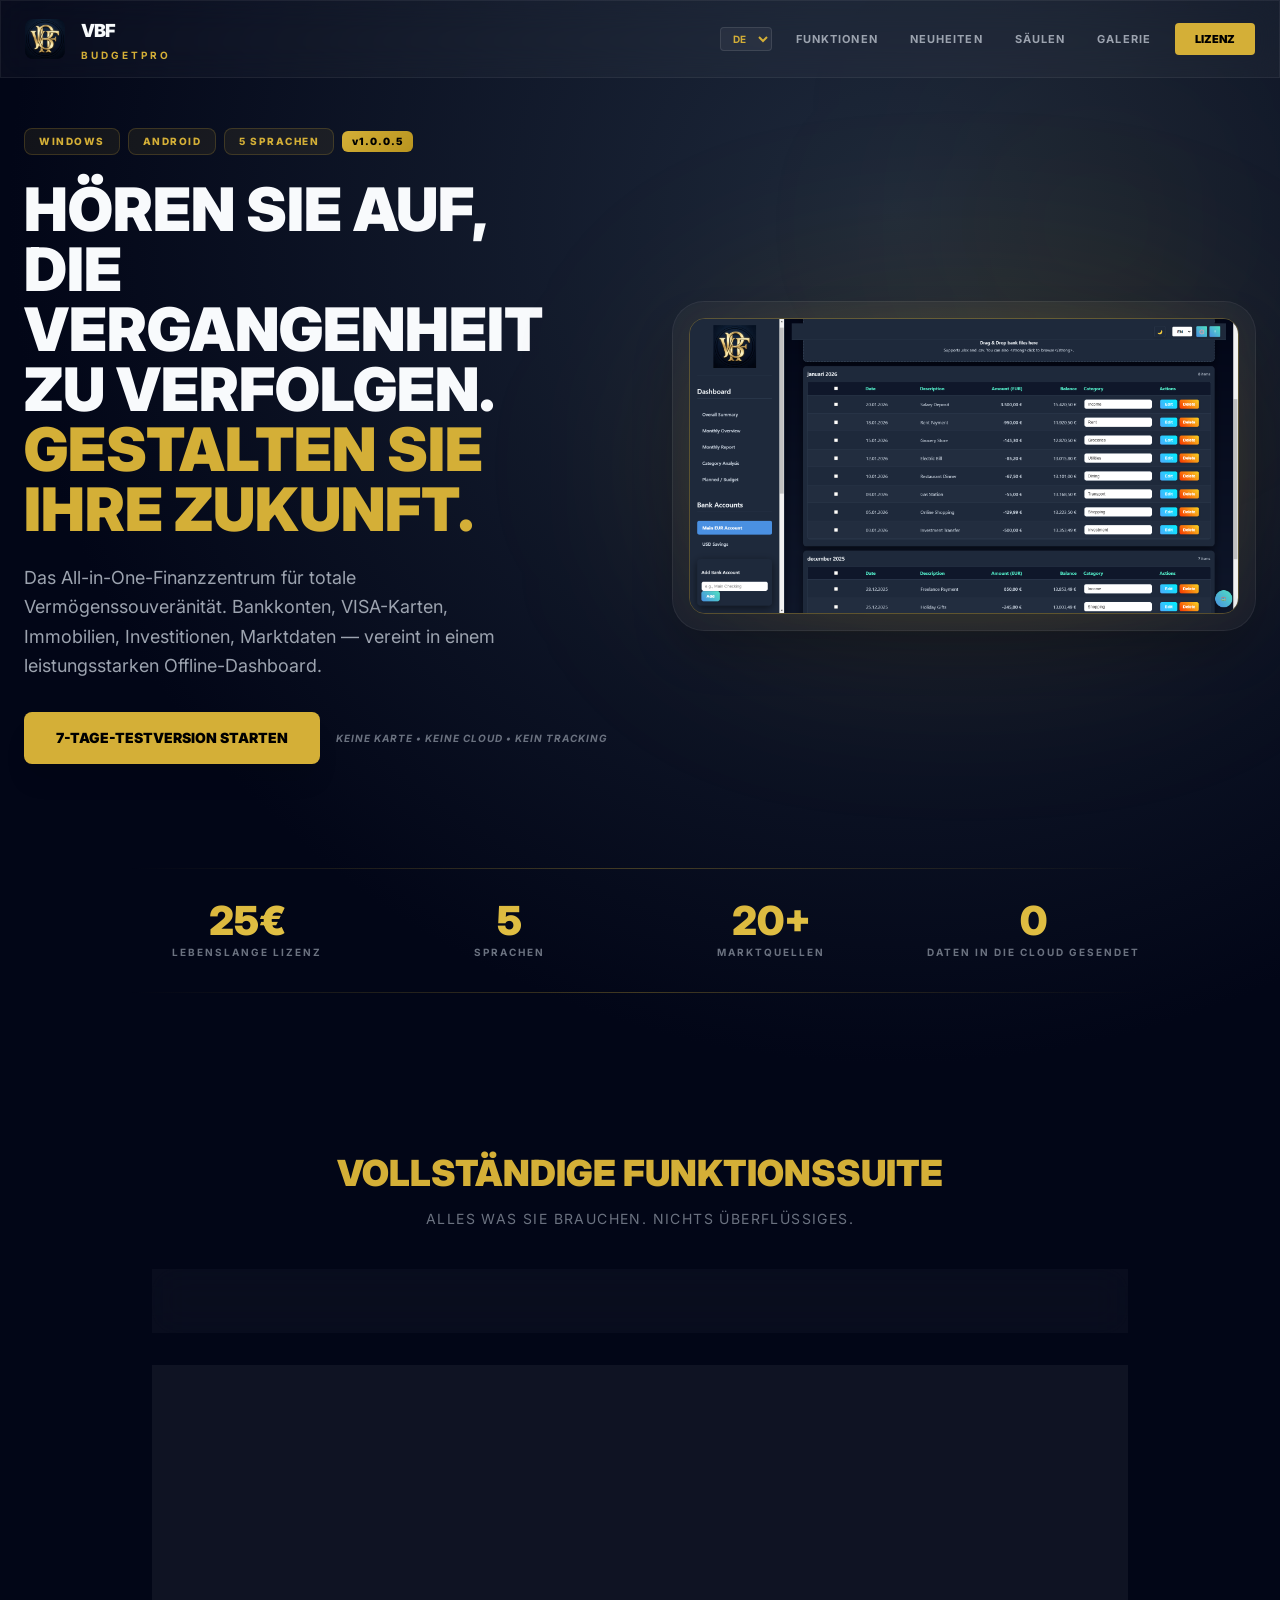
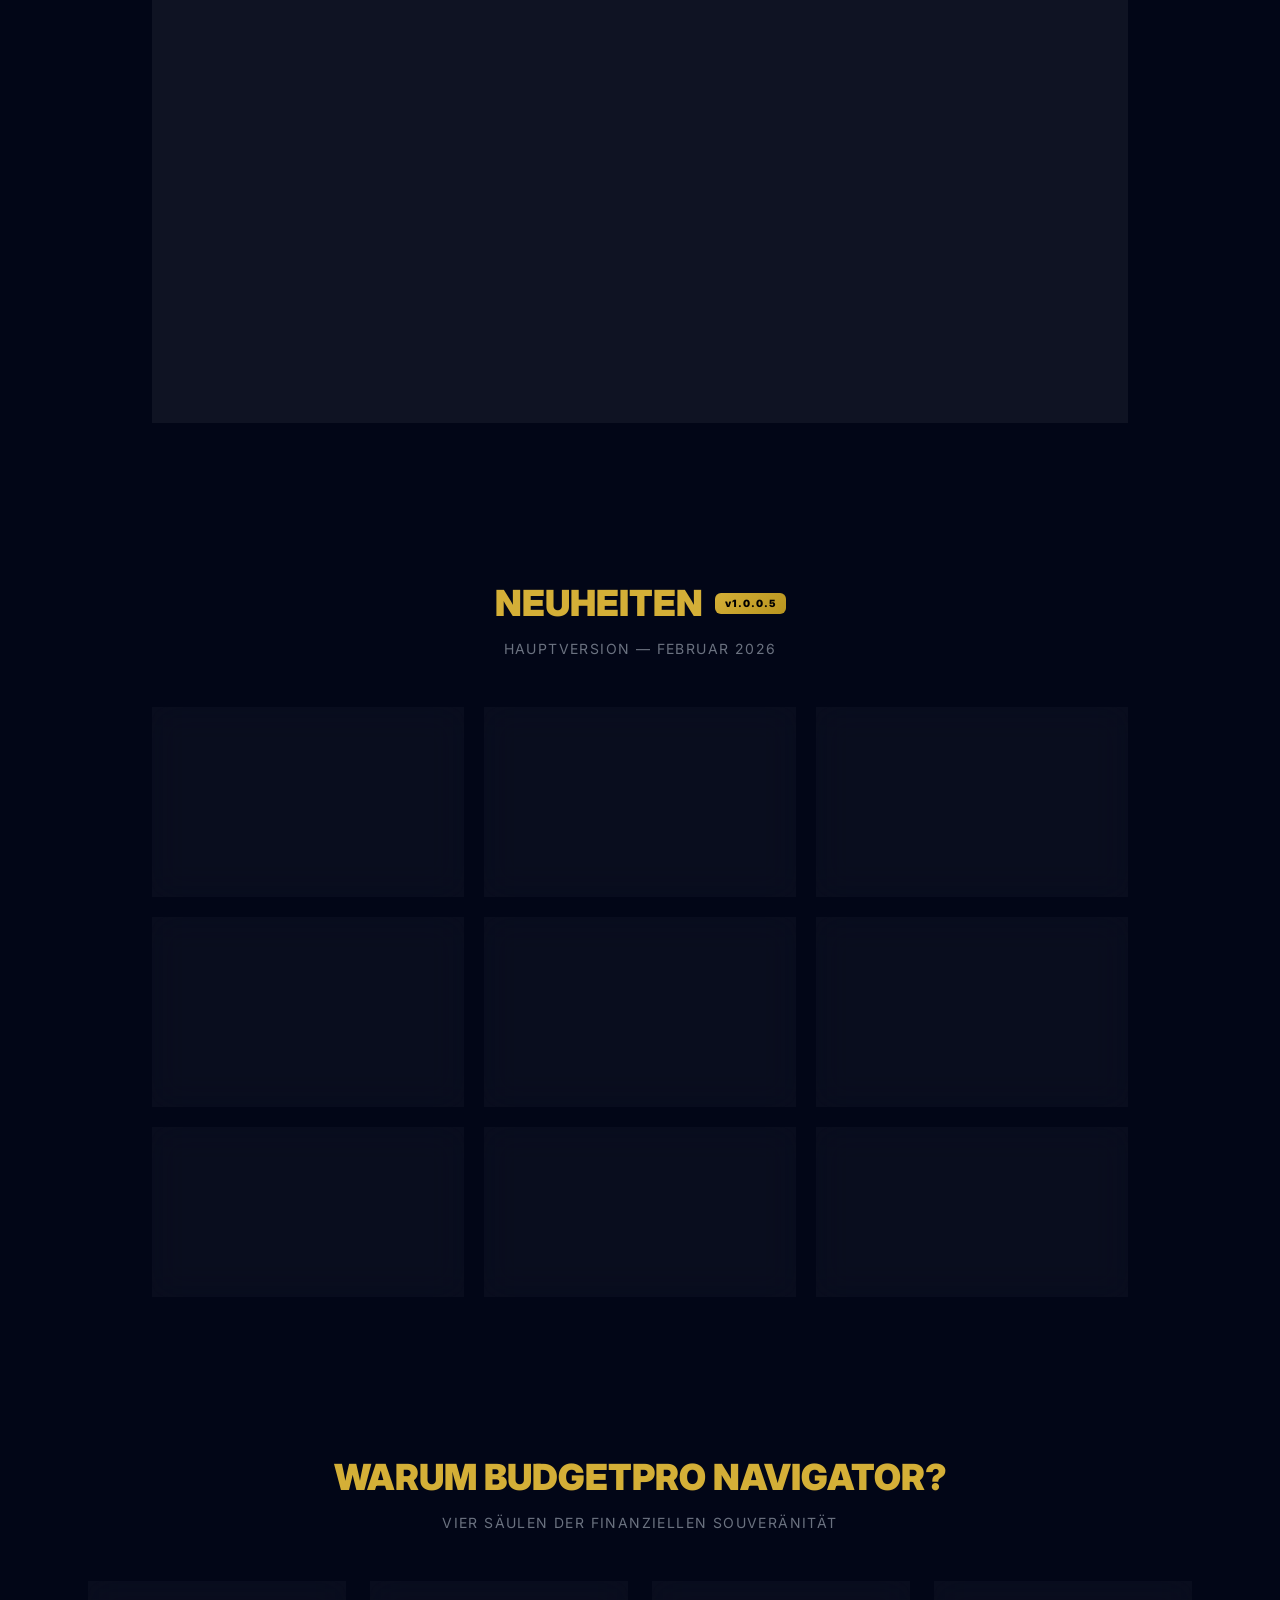
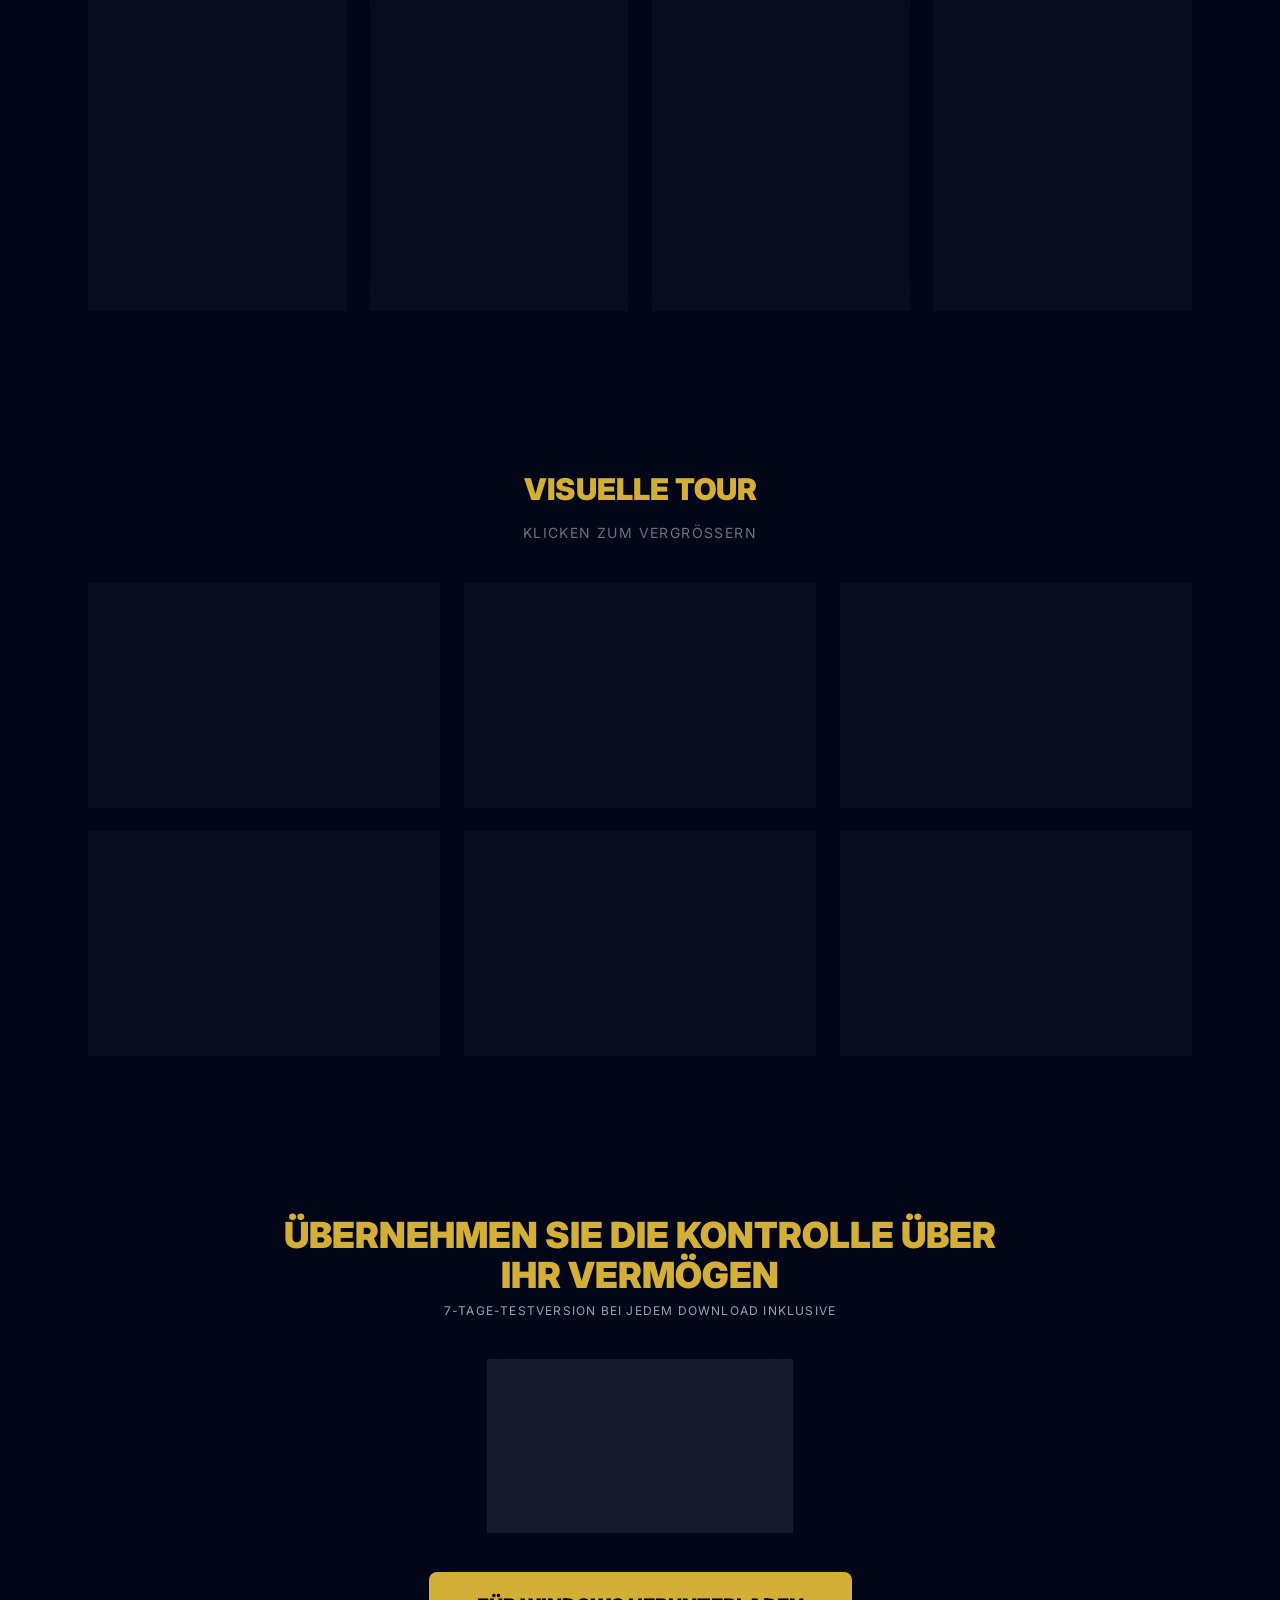
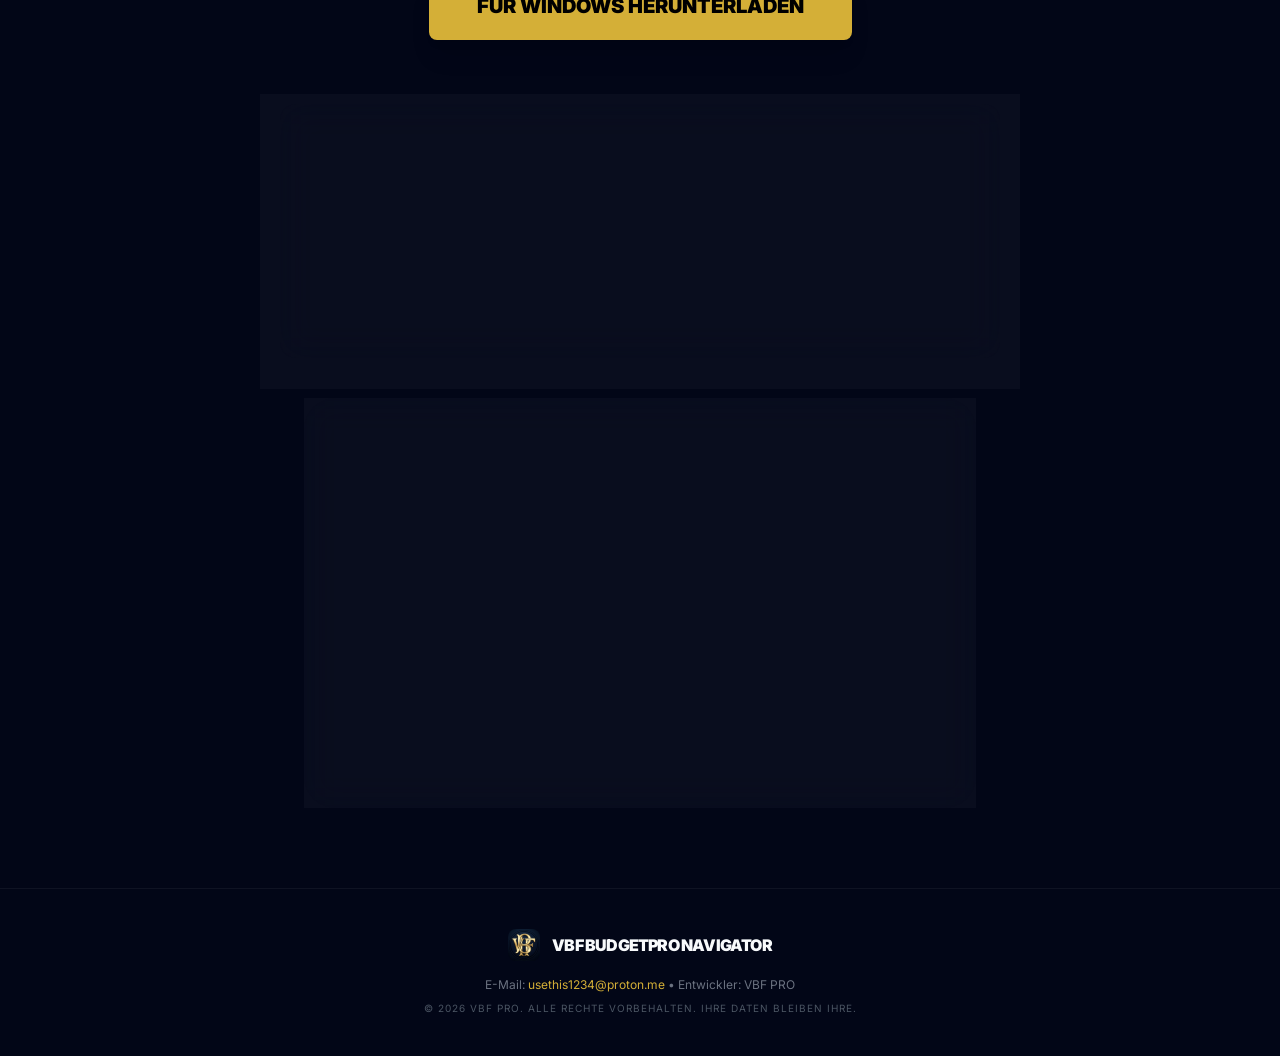
==== commit 0469483e: "Update download URLs to v1.0.0.5 release tag" ====
--- a/de.html
+++ b/de.html
@@ -63,7 +63,7 @@
     },
     "featureList": "Offline-Budgetierung, AES-256-Verschlüsselung, VISA-Abgleich, Vermögensportfolio, Tilgungsplan, Mietrendite-Rechner, EZB-Live-Zinsen, Immobilienpreisquellen, Multi-Währung, 5 Sprachen, Audit-Protokoll, Finanzgesundheits-Score",
     "availableLanguage": ["English", "French", "German", "Spanish", "Portuguese"],
-    "downloadUrl": "https://github.com/VBFPRONavigator/vbf-budget-pro/releases/download/VBFPRO/BudgetPro.Navigator.Setup.1.0.0.exe"
+    "downloadUrl": "https://github.com/VBFPRONavigator/vbf-budget-pro/releases/download/v1.0.0.5/BudgetPro.Navigator.Setup.1.0.0.exe"
   }
   </script>
 
@@ -349,7 +349,7 @@
     <h2 class="text-4xl font-black mb-2 gold-text uppercase">Übernehmen Sie die Kontrolle über Ihr Vermögen</h2>
     <p class="text-gray-400 mb-10 uppercase tracking-widest text-xs">7-Tage-Testversion bei jedem Download inklusive</p>
     <div class="inline-block glass p-1 border border-gold/30 rounded-2xl mb-10"><div class="bg-white/5 px-12 py-8 rounded-xl text-center"><span class="block text-gray-400 text-xs uppercase mb-1 tracking-widest">Einmalige Gebühr</span><span class="stat-number" style="font-size:3.5rem;">25 EUR</span><span class="block text-gray-500 text-[10px] mt-2 italic">Pro Computer / Gerät &bull; Kein Abonnement</span></div></div>
-    <div class="mb-16"><a href="https://github.com/VBFPRONavigator/vbf-budget-pro/releases/download/VBFPRO/BudgetPro.Navigator.Setup.1.0.0.exe" download class="gold-bg text-black px-12 py-5 rounded-lg font-black uppercase text-xl inline-block shadow-xl hover:scale-105 transition">Für Windows herunterladen</a></div>
+    <div class="mb-16"><a href="https://github.com/VBFPRONavigator/vbf-budget-pro/releases/download/v1.0.0.5/BudgetPro.Navigator.Setup.1.0.0.exe" download class="gold-bg text-black px-12 py-5 rounded-lg font-black uppercase text-xl inline-block shadow-xl hover:scale-105 transition">Für Windows herunterladen</a></div>
     <div class="glass rounded-2xl p-8 shadow-lg mb-10 border border-gold/20">
       <h3 class="text-2xl font-bold gold-text mb-4 uppercase">Lizenzkauf & Aktivierung</h3>
       <p class="mb-6 text-gray-300">Kaufen Sie BudgetPro Navigator sicher über BuyMeACoffee oder Ko-fi. Nach der Zahlung fordern Sie Ihren Lizenzschlüssel per E-Mail an.</p>
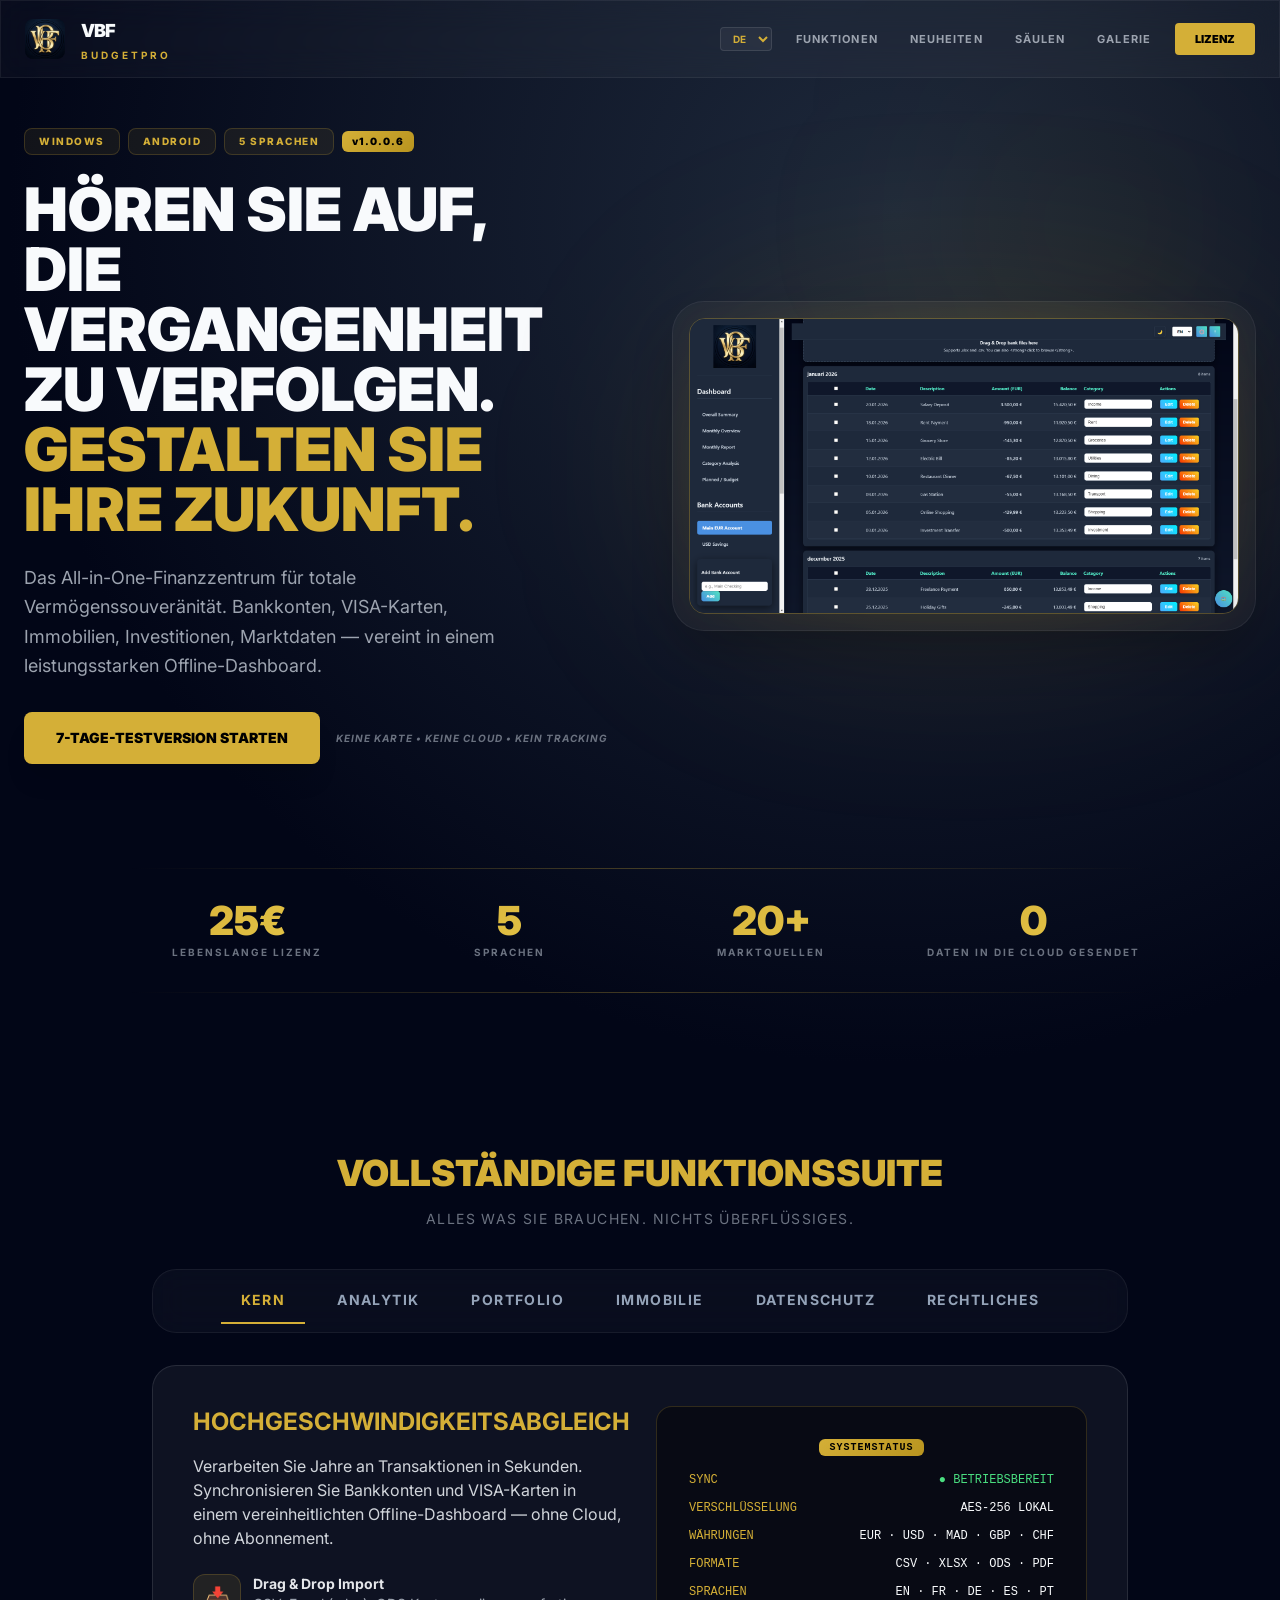
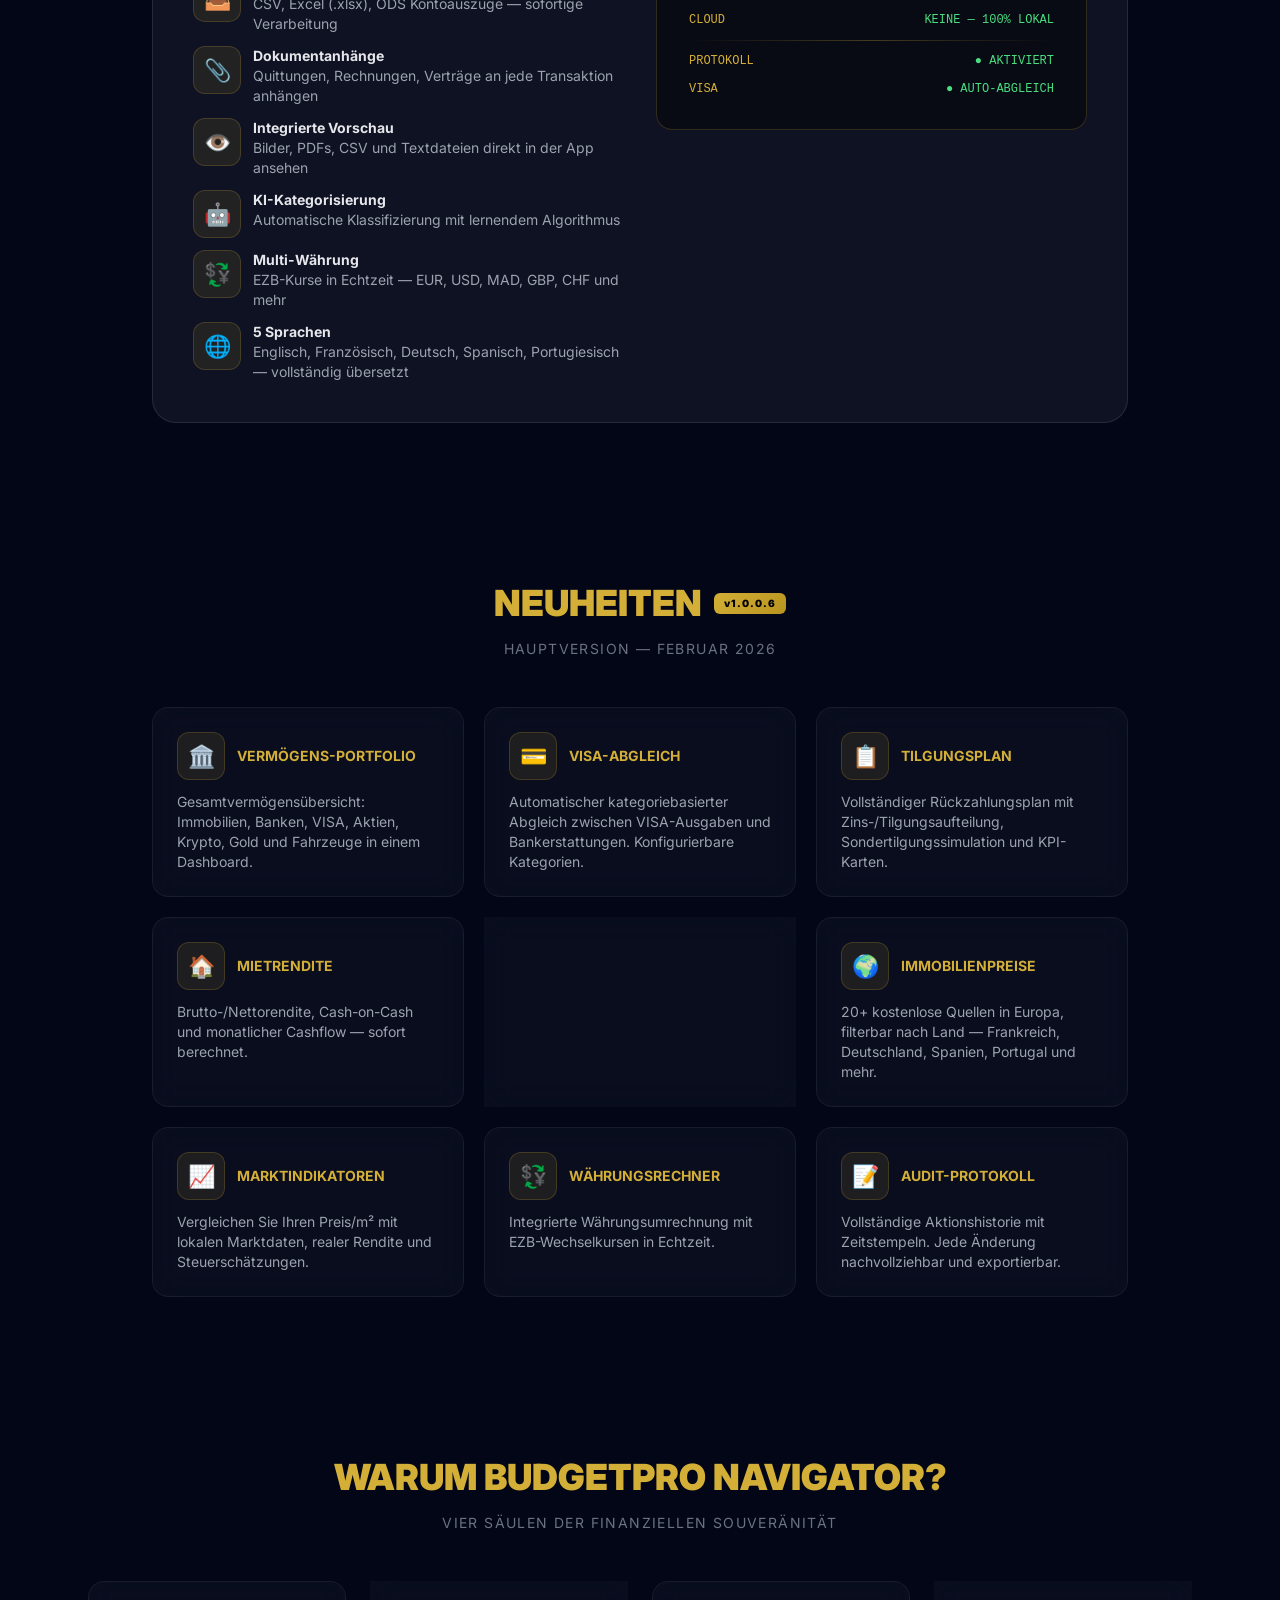
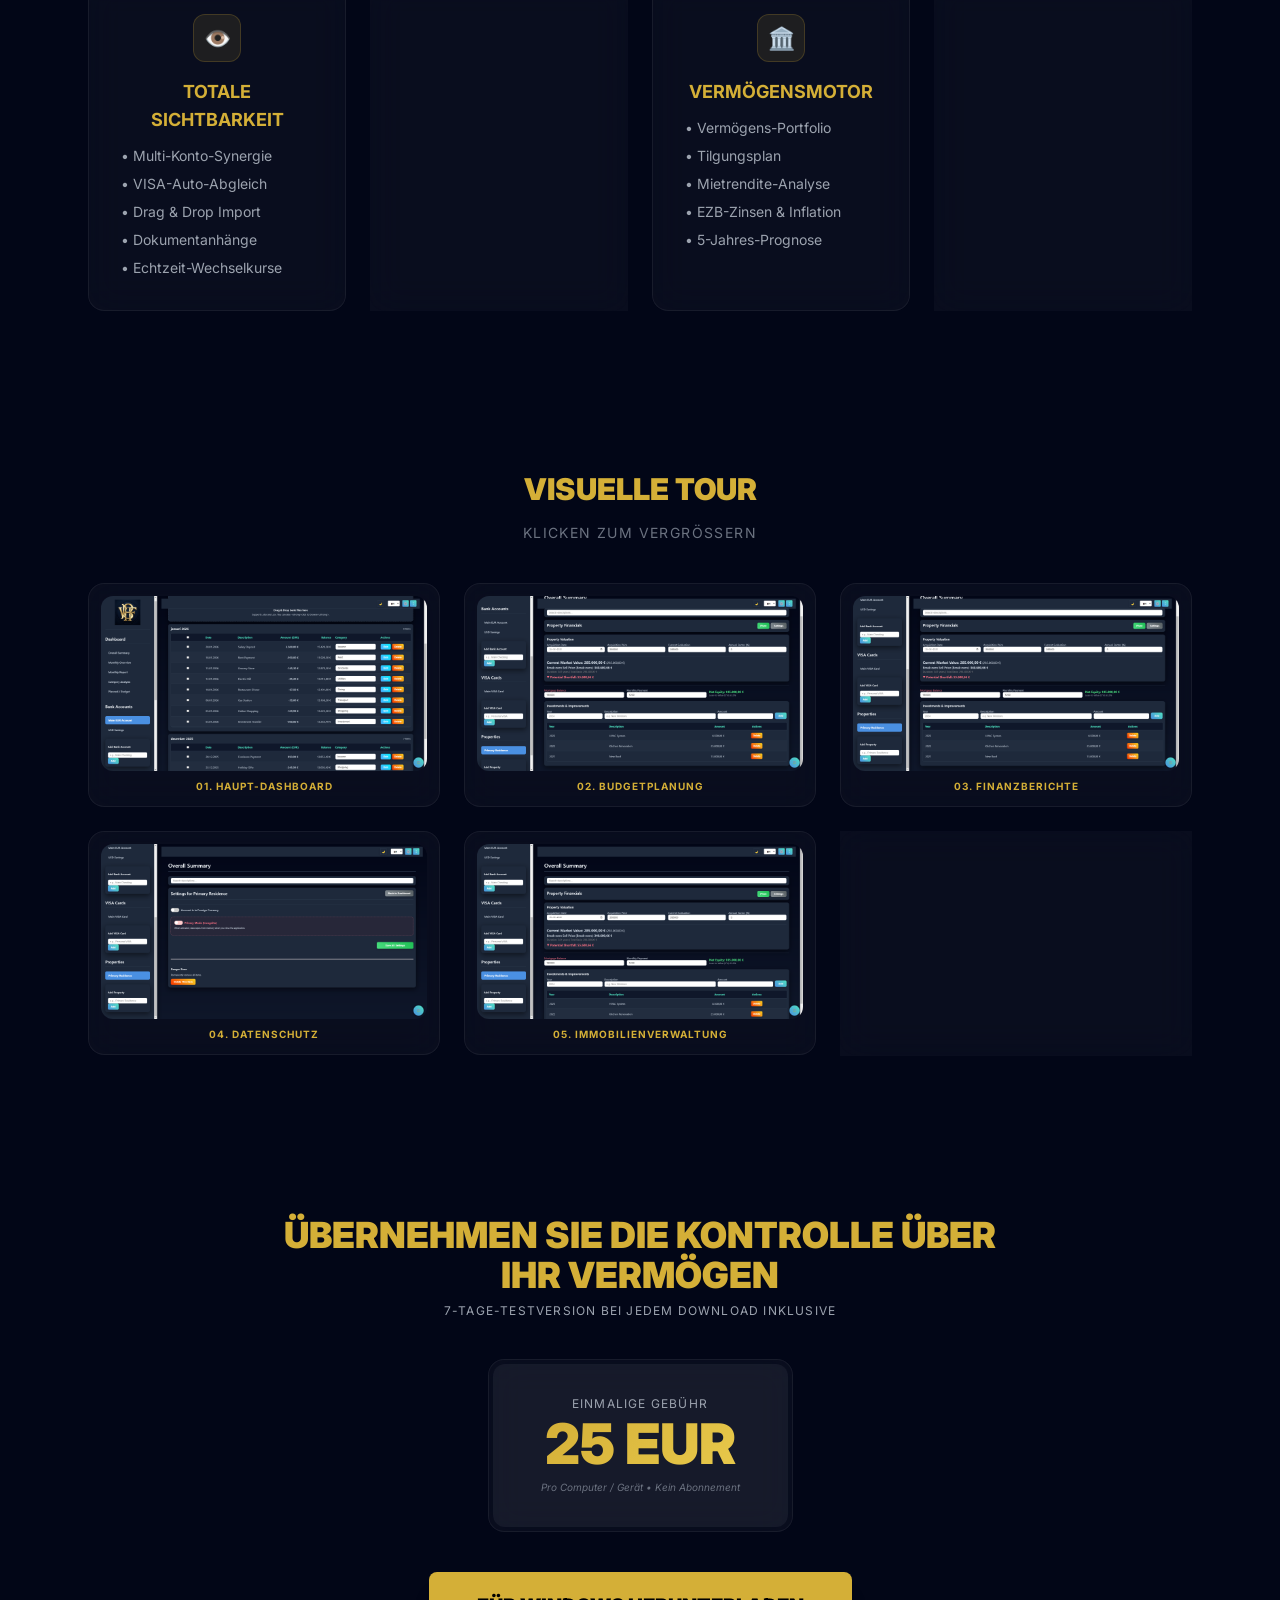
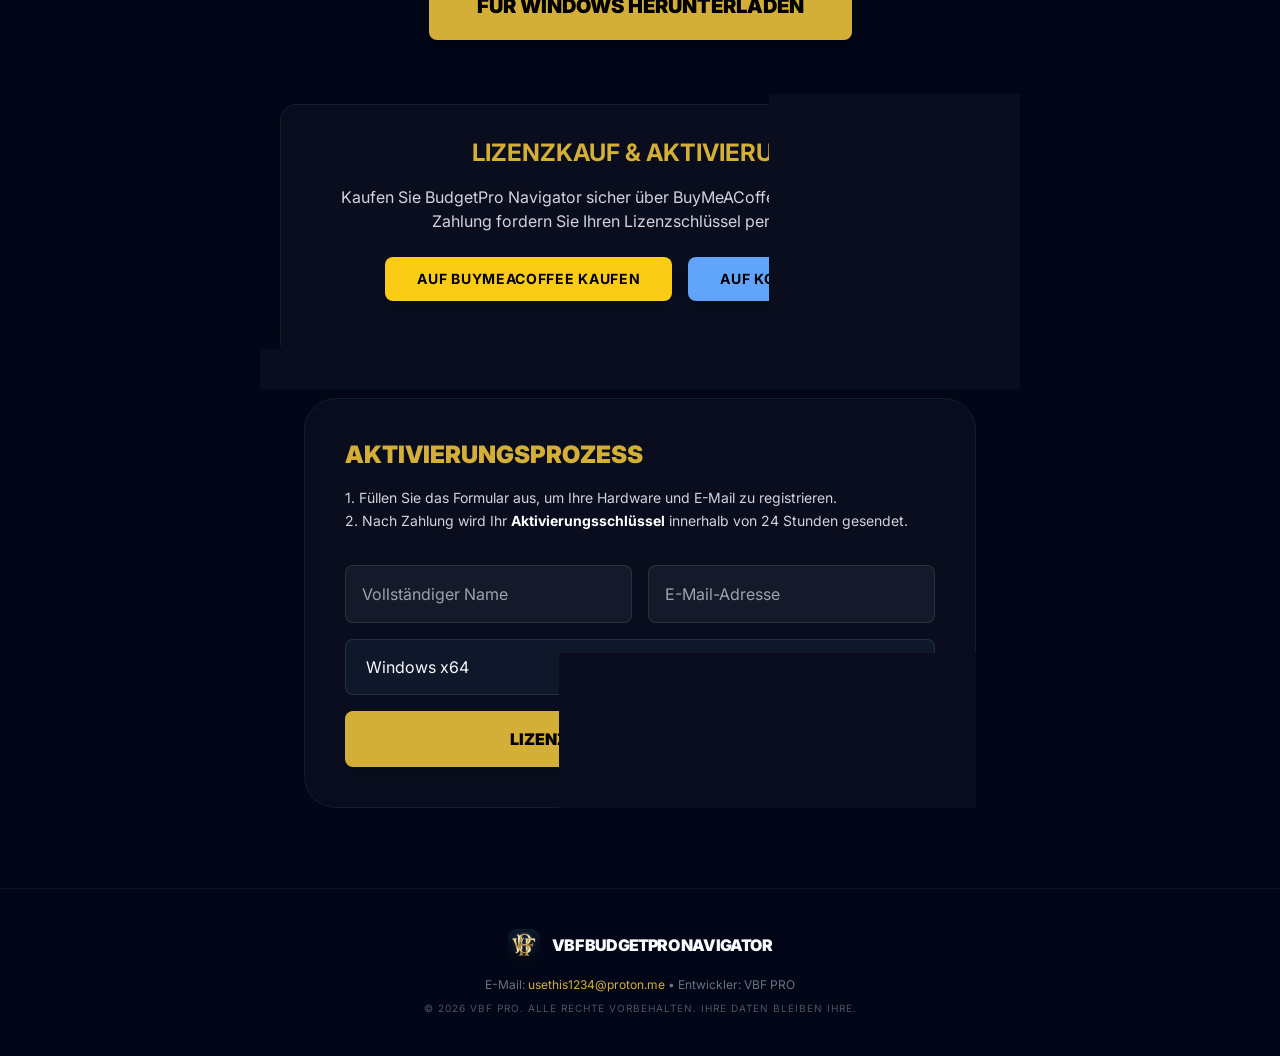
==== commit 560008ac: "Update download URLs to v1.0.0.6 release" ====
--- a/de.html
+++ b/de.html
@@ -63,7 +63,7 @@
     },
     "featureList": "Offline-Budgetierung, AES-256-Verschlüsselung, VISA-Abgleich, Vermögensportfolio, Tilgungsplan, Mietrendite-Rechner, EZB-Live-Zinsen, Immobilienpreisquellen, Multi-Währung, 5 Sprachen, Audit-Protokoll, Finanzgesundheits-Score",
     "availableLanguage": ["English", "French", "German", "Spanish", "Portuguese"],
-    "downloadUrl": "https://github.com/VBFPRONavigator/vbf-budget-pro/releases/download/v1.0.0.5/BudgetPro.Navigator.Setup.1.0.0.exe"
+    "downloadUrl": "https://github.com/VBFPRONavigator/vbf-budget-pro/releases/download/v1.0.0.6/BudgetPro.Navigator.Setup.1.0.0.exe"
   }
   </script>
 
@@ -135,7 +135,7 @@
           <span class="platform-badge">Windows</span>
           <span class="platform-badge">Android</span>
           <span class="platform-badge">5 Sprachen</span>
-          <span class="version-badge">v1.0.0.5</span>
+          <span class="version-badge">v1.0.0.6</span>
         </div>
         <h1 class="text-5xl md:text-6xl font-black mb-6 leading-[0.9] uppercase">
           Hören Sie auf,<br>die Vergangenheit<br>zu verfolgen.<br>
@@ -307,7 +307,7 @@
   </section>
 
   <section id="whats-new" class="max-w-5xl mx-auto px-6 py-20">
-    <div class="text-center mb-12"><div class="flex items-center justify-center gap-3 mb-4"><h2 class="text-3xl md:text-4xl font-black gold-text uppercase">Neuheiten</h2><span class="version-badge">v1.0.0.5</span></div><p class="text-gray-500 text-sm uppercase tracking-widest">Hauptversion — Februar 2026</p></div>
+    <div class="text-center mb-12"><div class="flex items-center justify-center gap-3 mb-4"><h2 class="text-3xl md:text-4xl font-black gold-text uppercase">Neuheiten</h2><span class="version-badge">v1.0.0.6</span></div><p class="text-gray-500 text-sm uppercase tracking-widest">Hauptversion — Februar 2026</p></div>
     <div class="grid sm:grid-cols-2 lg:grid-cols-3 gap-5">
       <div class="glass p-6 rounded-2xl border border-gold/20 card-hover"><div class="flex items-center gap-3 mb-3"><span class="feature-icon">🏛️</span><h4 class="font-bold gold-text uppercase text-sm">Vermögens-Portfolio</h4></div><p class="text-gray-400 text-sm">Gesamtvermögensübersicht: Immobilien, Banken, VISA, Aktien, Krypto, Gold und Fahrzeuge in einem Dashboard.</p></div>
       <div class="glass p-6 rounded-2xl border border-gold/20 card-hover"><div class="flex items-center gap-3 mb-3"><span class="feature-icon">💳</span><h4 class="font-bold gold-text uppercase text-sm">VISA-Abgleich</h4></div><p class="text-gray-400 text-sm">Automatischer kategoriebasierter Abgleich zwischen VISA-Ausgaben und Bankerstattungen. Konfigurierbare Kategorien.</p></div>
@@ -349,7 +349,7 @@
     <h2 class="text-4xl font-black mb-2 gold-text uppercase">Übernehmen Sie die Kontrolle über Ihr Vermögen</h2>
     <p class="text-gray-400 mb-10 uppercase tracking-widest text-xs">7-Tage-Testversion bei jedem Download inklusive</p>
     <div class="inline-block glass p-1 border border-gold/30 rounded-2xl mb-10"><div class="bg-white/5 px-12 py-8 rounded-xl text-center"><span class="block text-gray-400 text-xs uppercase mb-1 tracking-widest">Einmalige Gebühr</span><span class="stat-number" style="font-size:3.5rem;">25 EUR</span><span class="block text-gray-500 text-[10px] mt-2 italic">Pro Computer / Gerät &bull; Kein Abonnement</span></div></div>
-    <div class="mb-16"><a href="https://github.com/VBFPRONavigator/vbf-budget-pro/releases/download/v1.0.0.5/BudgetPro.Navigator.Setup.1.0.0.exe" download class="gold-bg text-black px-12 py-5 rounded-lg font-black uppercase text-xl inline-block shadow-xl hover:scale-105 transition">Für Windows herunterladen</a></div>
+    <div class="mb-16"><a href="https://github.com/VBFPRONavigator/vbf-budget-pro/releases/download/v1.0.0.6/BudgetPro.Navigator.Setup.1.0.0.exe" download class="gold-bg text-black px-12 py-5 rounded-lg font-black uppercase text-xl inline-block shadow-xl hover:scale-105 transition">Für Windows herunterladen</a></div>
     <div class="glass rounded-2xl p-8 shadow-lg mb-10 border border-gold/20">
       <h3 class="text-2xl font-bold gold-text mb-4 uppercase">Lizenzkauf & Aktivierung</h3>
       <p class="mb-6 text-gray-300">Kaufen Sie BudgetPro Navigator sicher über BuyMeACoffee oder Ko-fi. Nach der Zahlung fordern Sie Ihren Lizenzschlüssel per E-Mail an.</p>
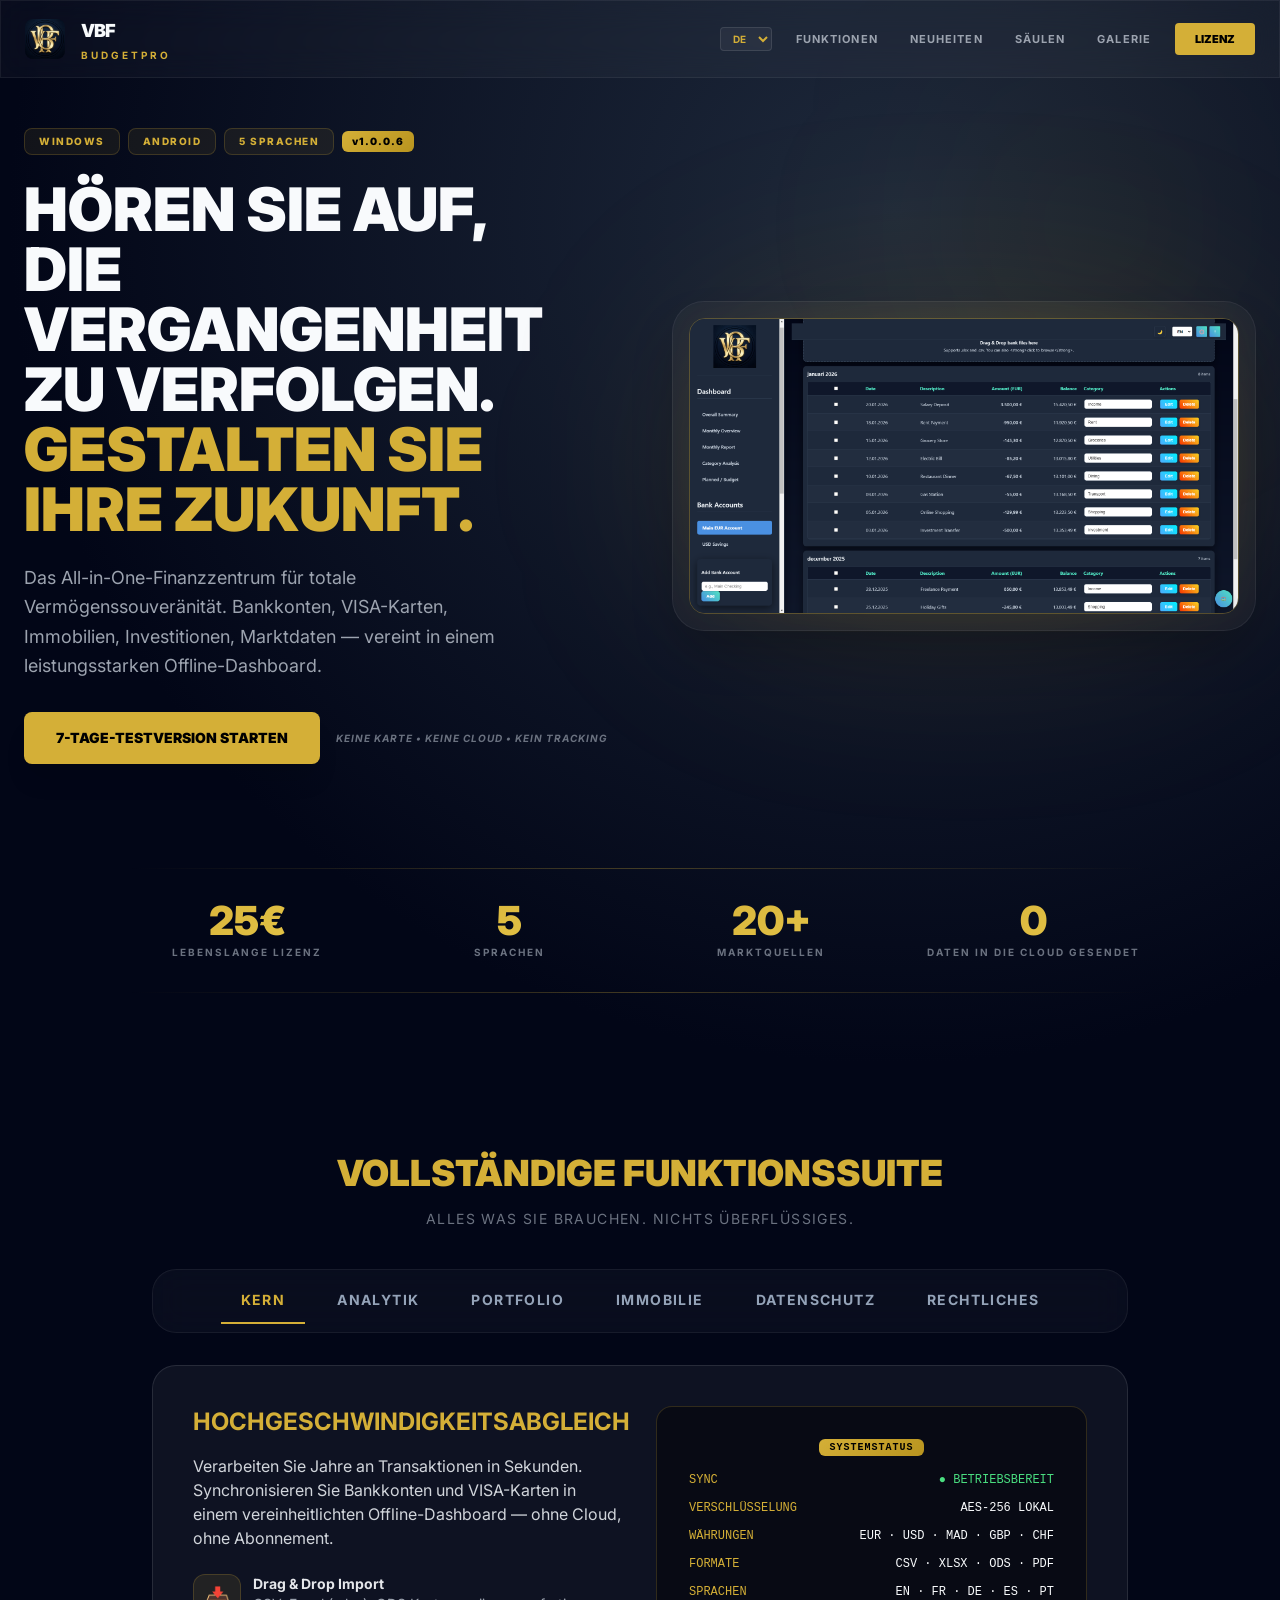
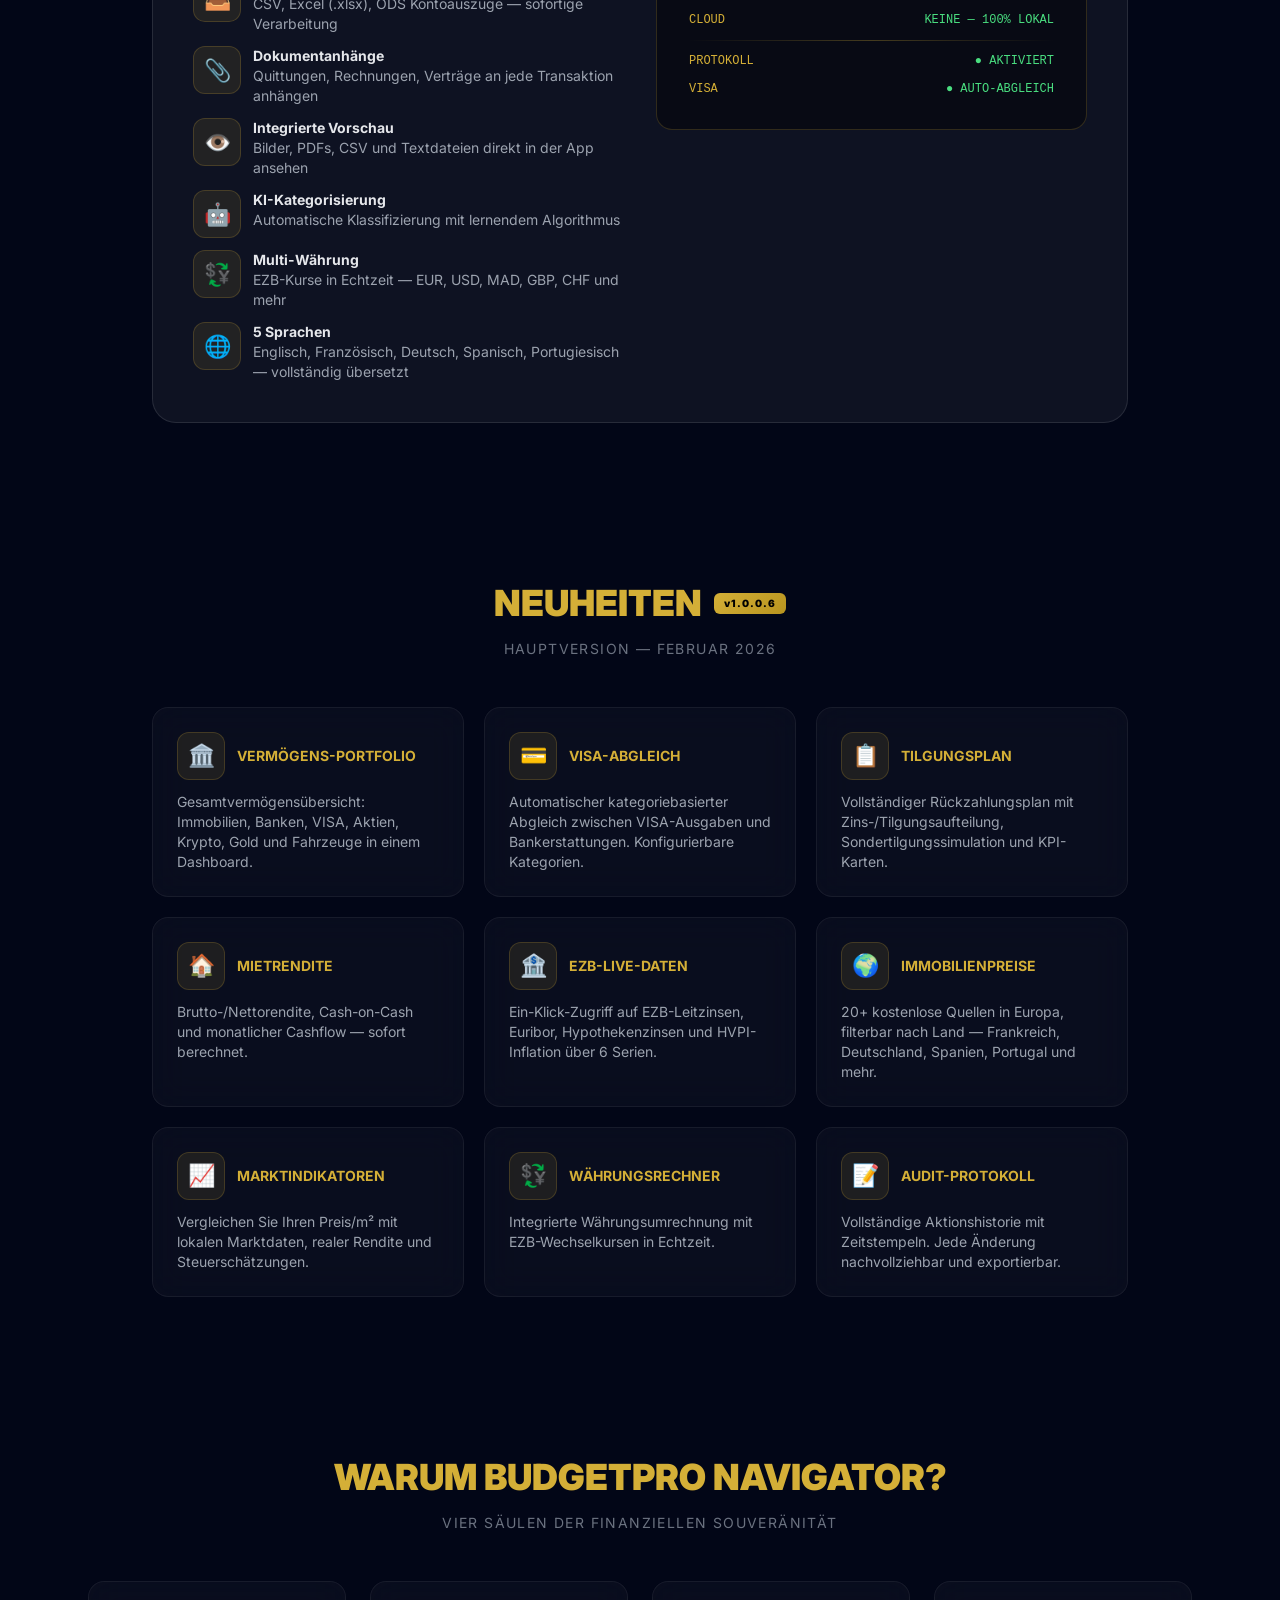
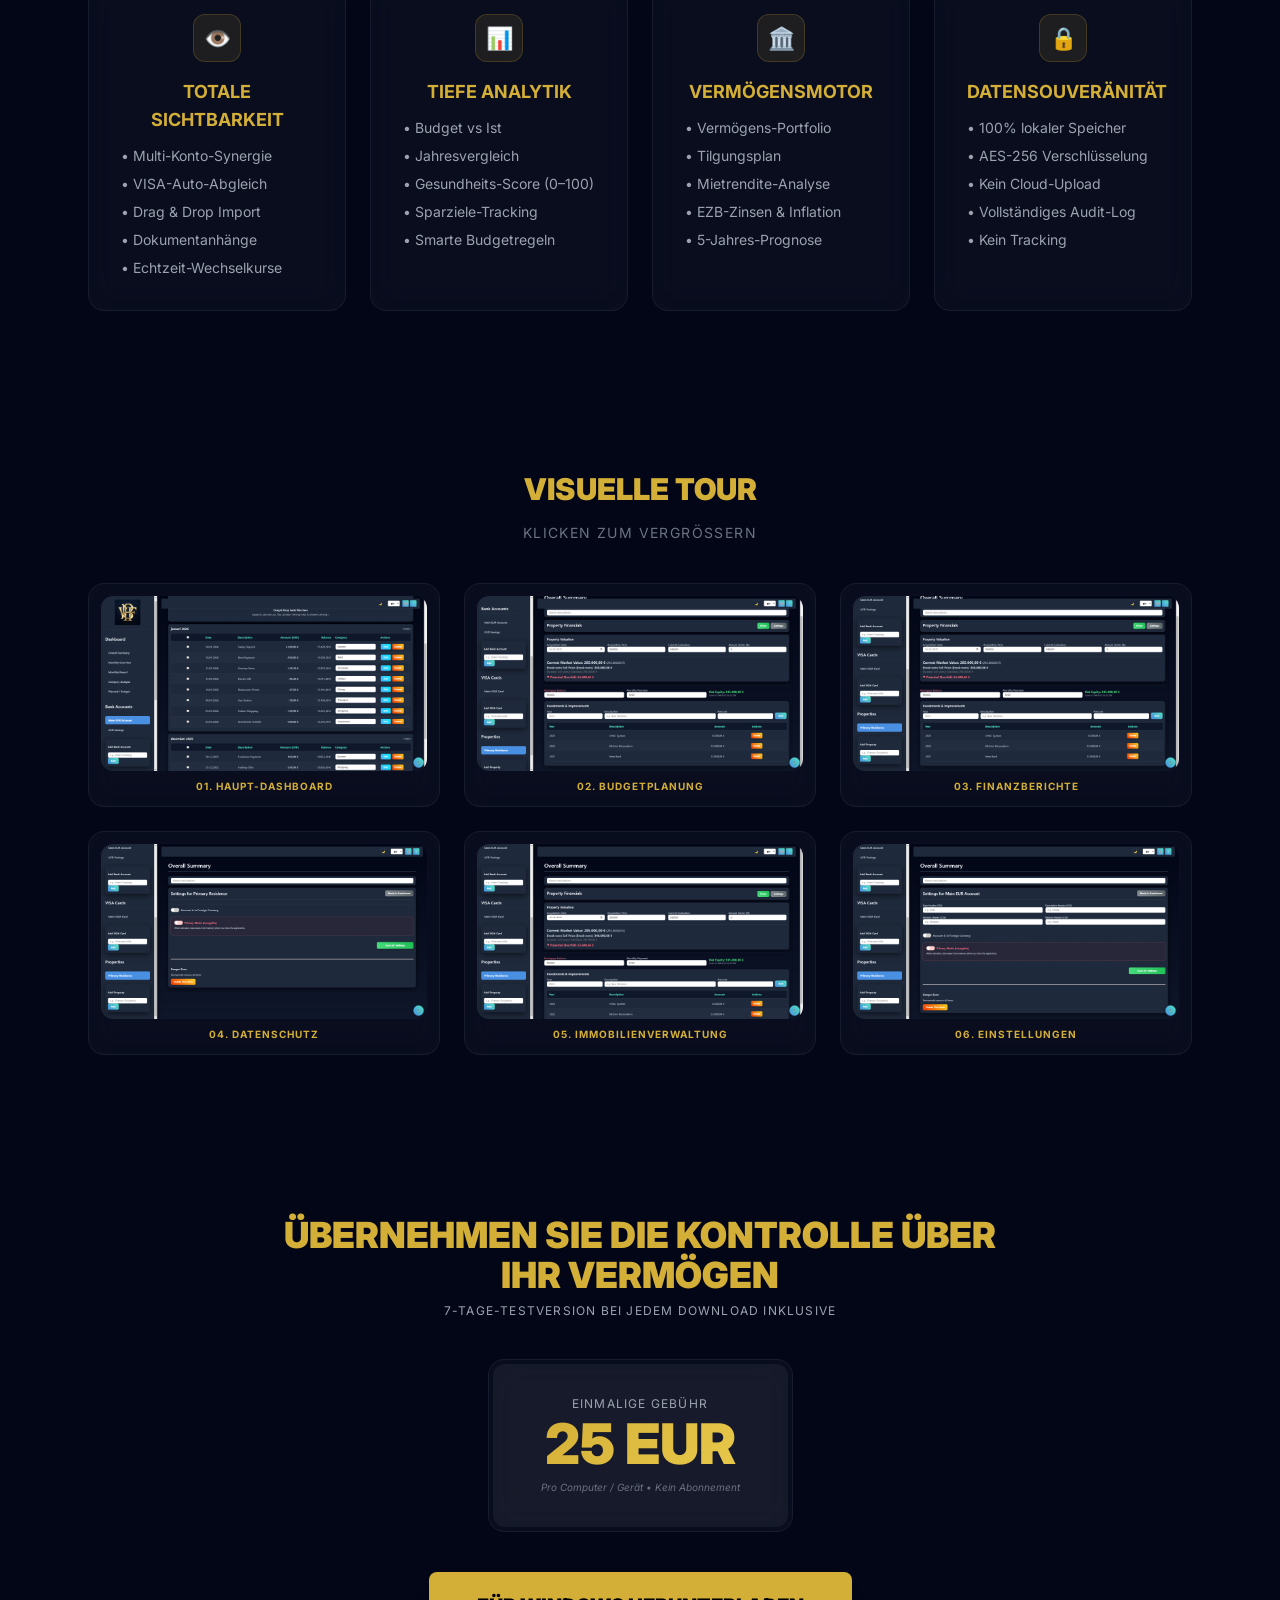
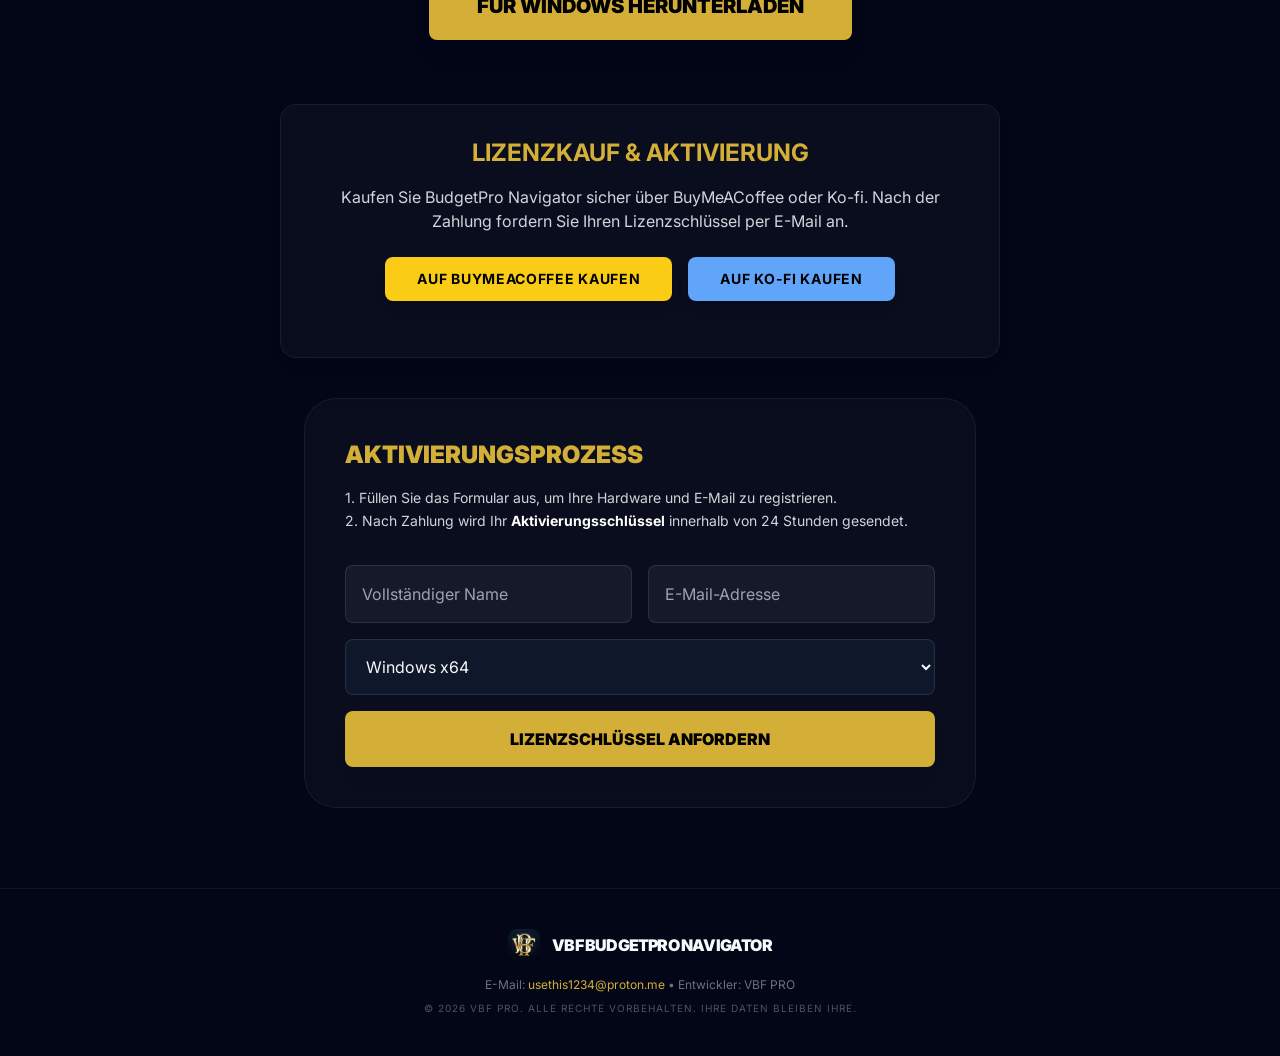
==== commit 14519ebc: "Update download links to v1.0.0.8 MSI installer" ====
--- a/de.html
+++ b/de.html
@@ -63,7 +63,7 @@
     },
     "featureList": "Offline-Budgetierung, AES-256-Verschlüsselung, VISA-Abgleich, Vermögensportfolio, Tilgungsplan, Mietrendite-Rechner, EZB-Live-Zinsen, Immobilienpreisquellen, Multi-Währung, 5 Sprachen, Audit-Protokoll, Finanzgesundheits-Score",
     "availableLanguage": ["English", "French", "German", "Spanish", "Portuguese"],
-    "downloadUrl": "https://github.com/VBFPRONavigator/vbf-budget-pro/releases/download/v1.0.0.6/BudgetPro.Navigator.Setup.1.0.0.exe"
+    "downloadUrl": "https://github.com/VBFPRONavigator/vbf-budget-pro/releases/download/v1.0.0.8/BudgetPro.Navigator.1.0.0.msi"
   }
   </script>
 
@@ -349,7 +349,7 @@
     <h2 class="text-4xl font-black mb-2 gold-text uppercase">Übernehmen Sie die Kontrolle über Ihr Vermögen</h2>
     <p class="text-gray-400 mb-10 uppercase tracking-widest text-xs">7-Tage-Testversion bei jedem Download inklusive</p>
     <div class="inline-block glass p-1 border border-gold/30 rounded-2xl mb-10"><div class="bg-white/5 px-12 py-8 rounded-xl text-center"><span class="block text-gray-400 text-xs uppercase mb-1 tracking-widest">Einmalige Gebühr</span><span class="stat-number" style="font-size:3.5rem;">25 EUR</span><span class="block text-gray-500 text-[10px] mt-2 italic">Pro Computer / Gerät &bull; Kein Abonnement</span></div></div>
-    <div class="mb-16"><a href="https://github.com/VBFPRONavigator/vbf-budget-pro/releases/download/v1.0.0.6/BudgetPro.Navigator.Setup.1.0.0.exe" download class="gold-bg text-black px-12 py-5 rounded-lg font-black uppercase text-xl inline-block shadow-xl hover:scale-105 transition">Für Windows herunterladen</a></div>
+    <div class="mb-16"><a href="https://github.com/VBFPRONavigator/vbf-budget-pro/releases/download/v1.0.0.8/BudgetPro.Navigator.1.0.0.msi" download class="gold-bg text-black px-12 py-5 rounded-lg font-black uppercase text-xl inline-block shadow-xl hover:scale-105 transition">Für Windows herunterladen</a></div>
     <div class="glass rounded-2xl p-8 shadow-lg mb-10 border border-gold/20">
       <h3 class="text-2xl font-bold gold-text mb-4 uppercase">Lizenzkauf & Aktivierung</h3>
       <p class="mb-6 text-gray-300">Kaufen Sie BudgetPro Navigator sicher über BuyMeACoffee oder Ko-fi. Nach der Zahlung fordern Sie Ihren Lizenzschlüssel per E-Mail an.</p>
